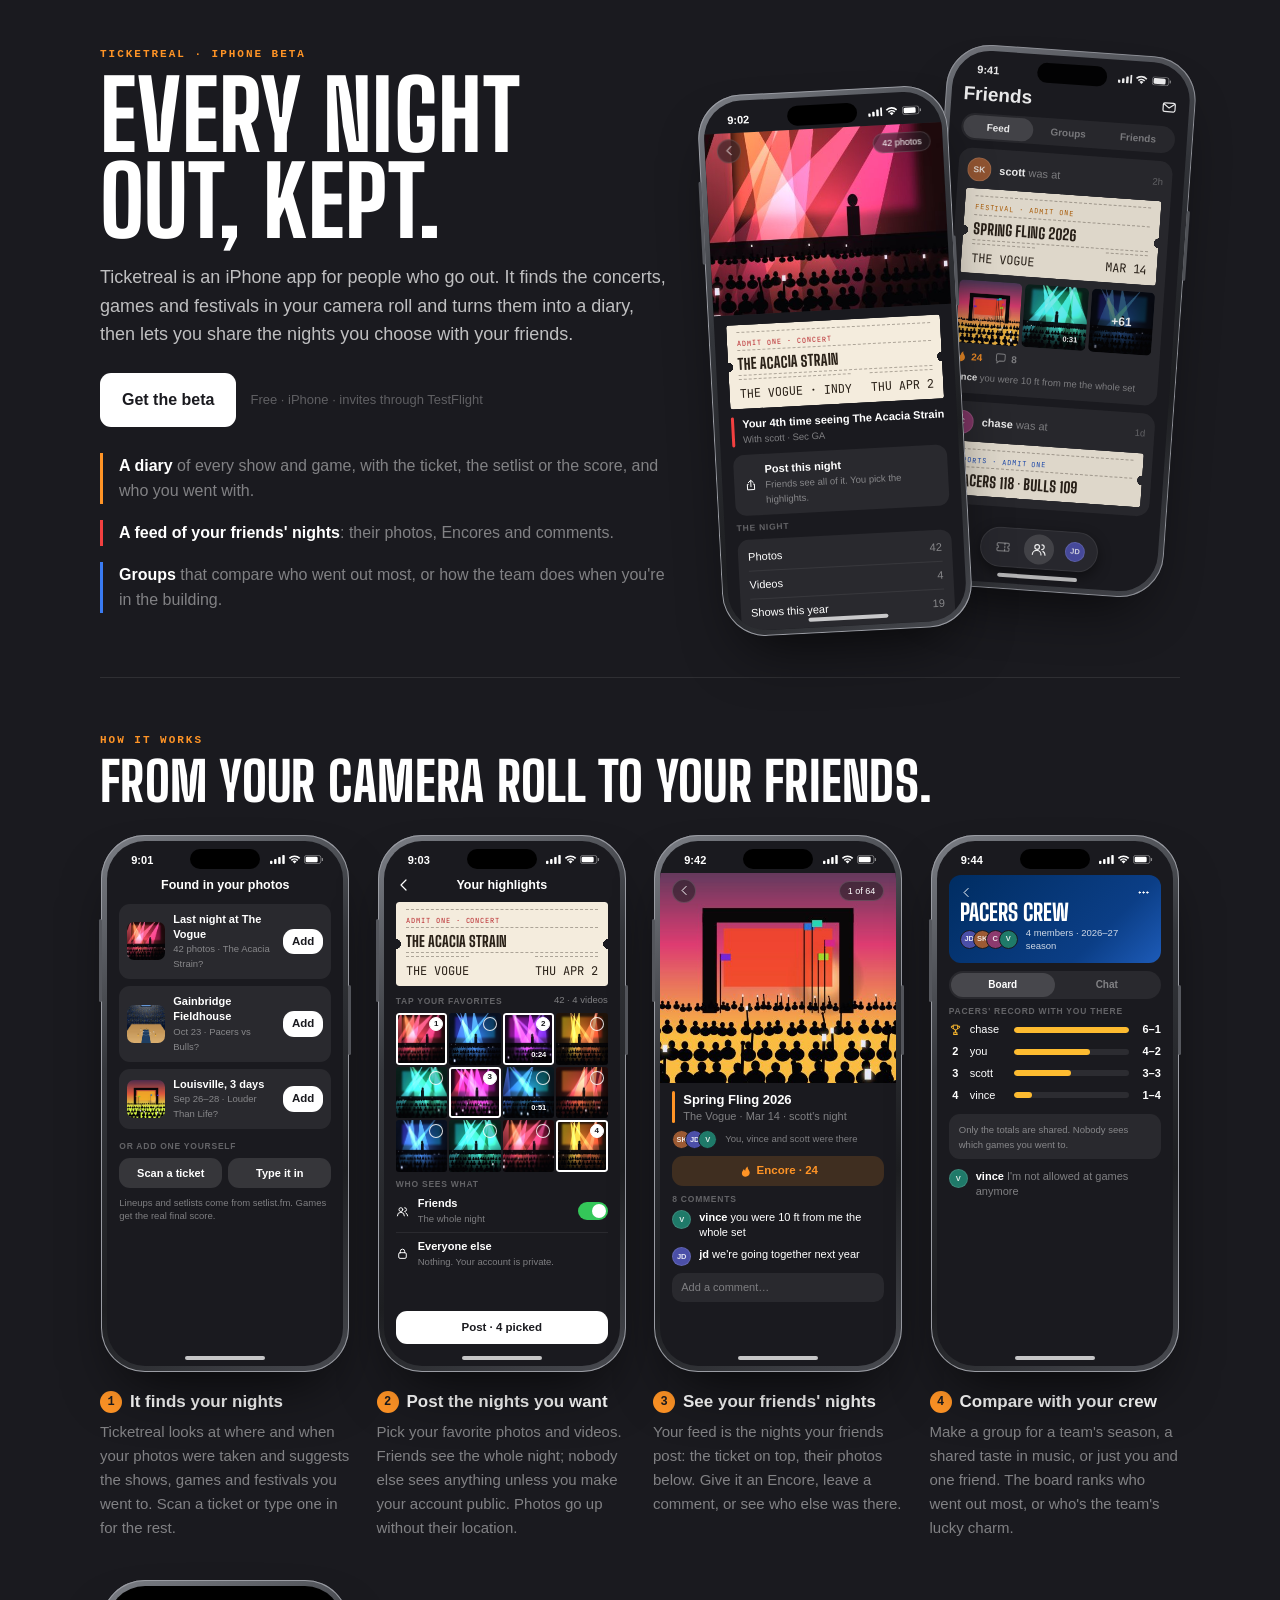
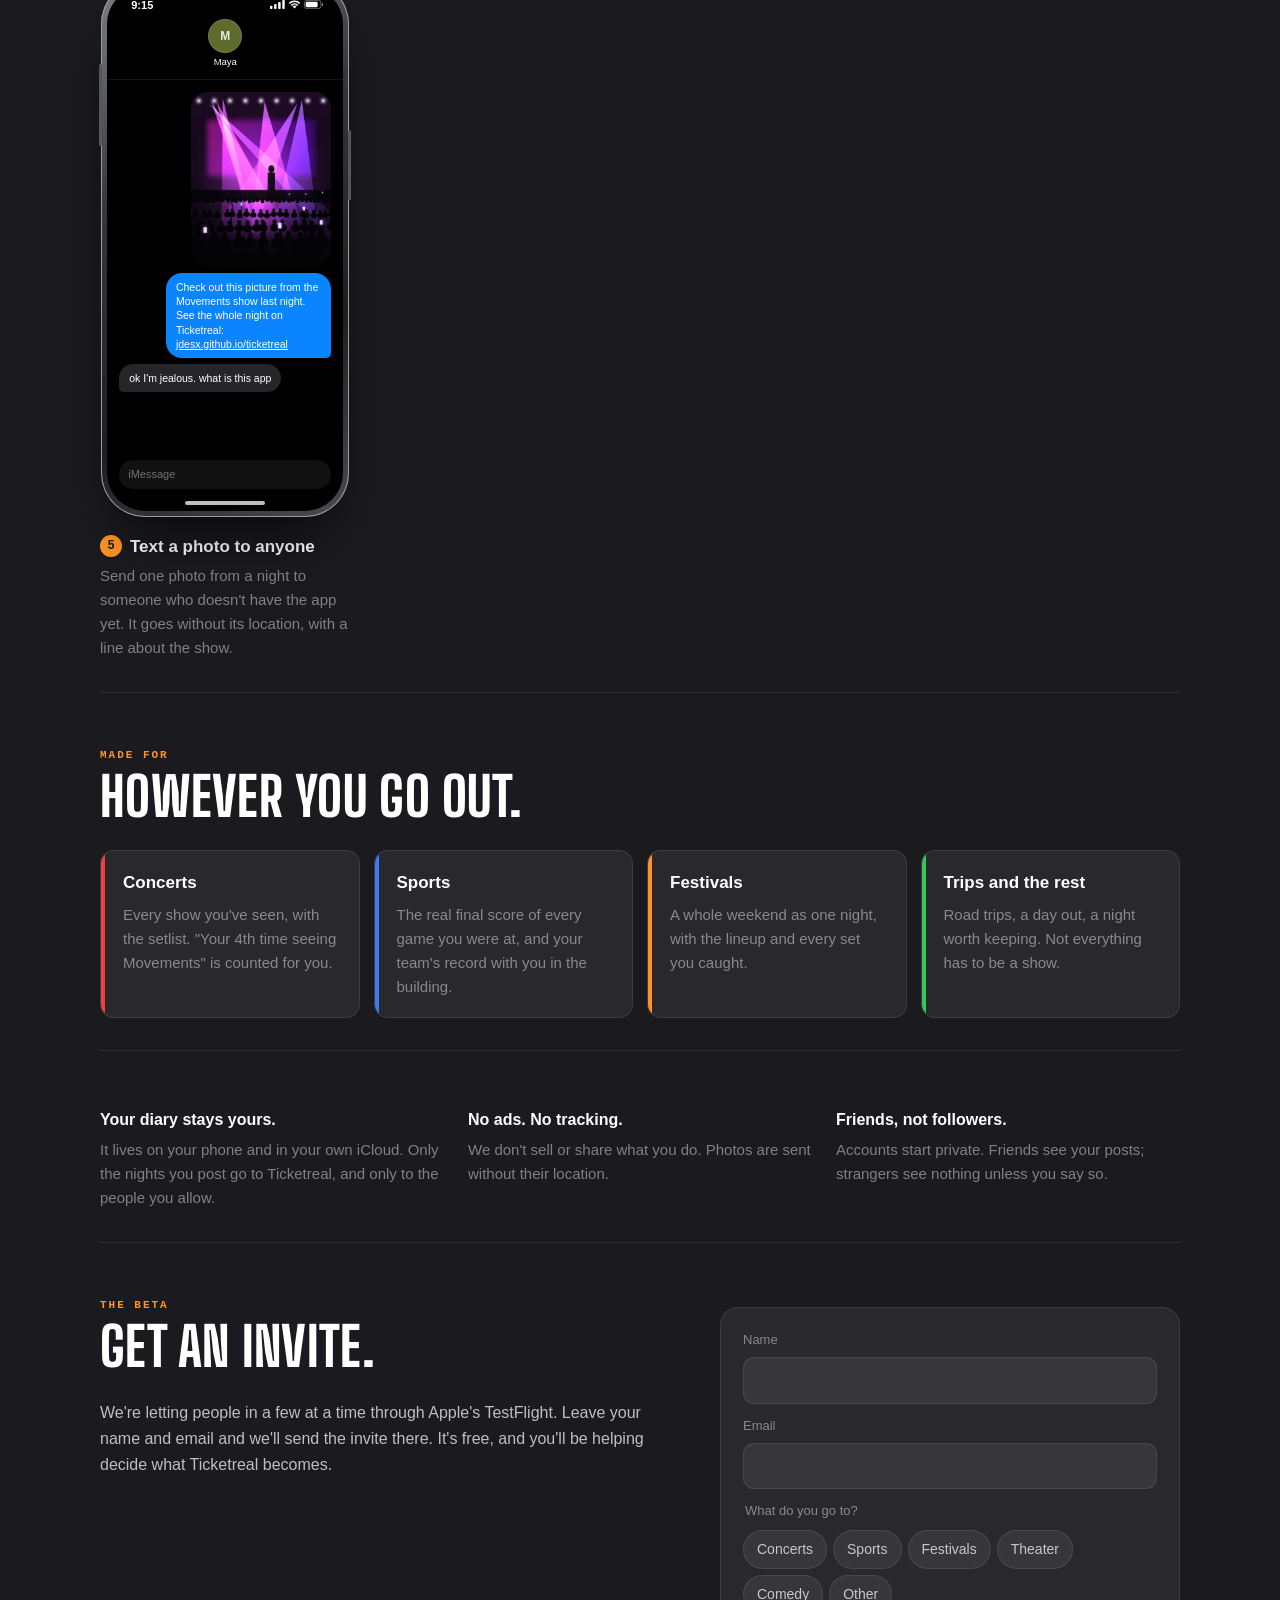
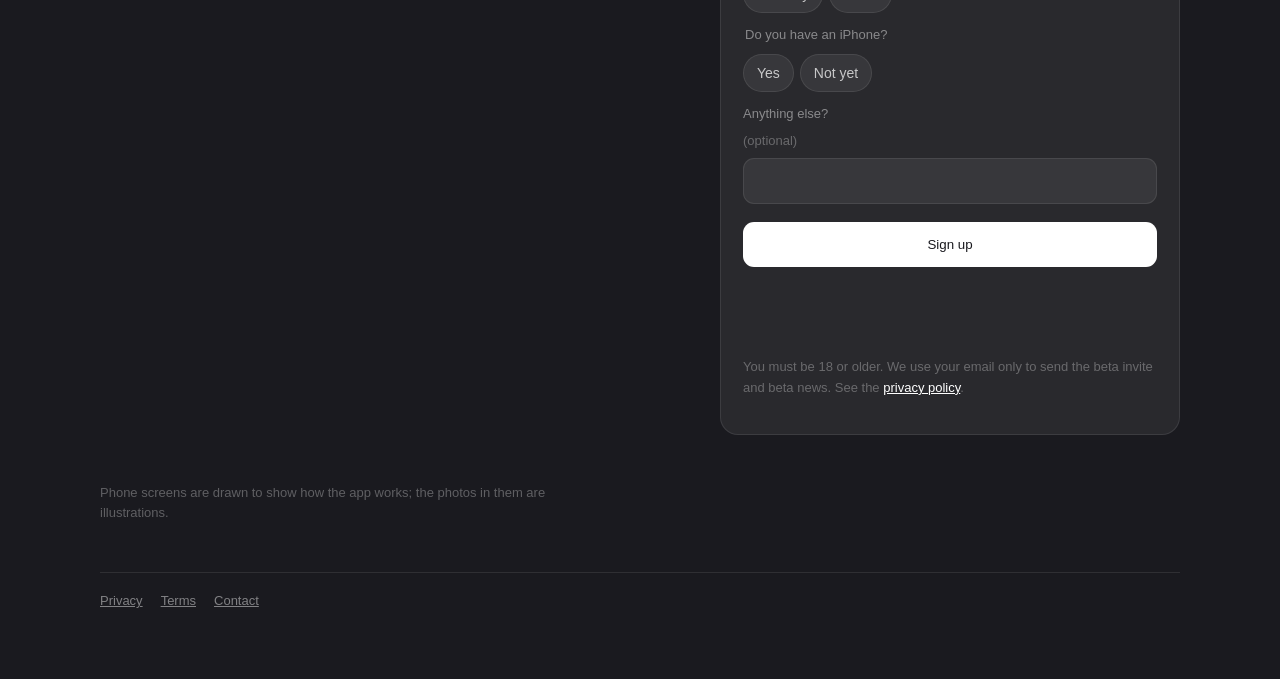
==== index.html @ 0aa4d5e1 "Publish pages from ticket-reel web" ====
<!doctype html>
<html lang="en">
<head>
<meta charset="utf-8">
<meta name="viewport" content="width=device-width,initial-scale=1,viewport-fit=cover">
<title>Ticketreal Beta</title>
<meta name="description" content="Ticketreal turns your camera roll into a diary of every show, game and festival you've been to, and shares the nights you choose with your friends. Join the iPhone beta.">
<meta property="og:title" content="Ticketreal: every night out, kept">
<meta property="og:description" content="A diary of every show, game and festival, made from your camera roll, shared with your friends. Join the iPhone beta.">
<link rel="preconnect" href="https://fonts.googleapis.com">
<link rel="preconnect" href="https://fonts.gstatic.com" crossorigin>
<link rel="stylesheet" href="https://fonts.googleapis.com/css2?family=Big+Shoulders+Display:wght@700;800&family=JetBrains+Mono:wght@500;700&display=swap">
<link rel="stylesheet" href="style.css">
<link rel="stylesheet" href="mock.css">
</head>
<body class="landing">
<svg width="0" height="0" style="position:absolute" aria-hidden="true">
  <symbol id="i-ticket" viewBox="0 0 24 24"><path d="M3 7.5A1.5 1.5 0 0 1 4.5 6h15A1.5 1.5 0 0 1 21 7.5V10a2 2 0 0 0 0 4v2.5a1.5 1.5 0 0 1-1.5 1.5h-15A1.5 1.5 0 0 1 3 16.5V14a2 2 0 0 0 0-4z"/><path d="M14.5 6.5v2M14.5 11v2M14.5 15.5v2"/></symbol>
  <symbol id="i-friends" viewBox="0 0 24 24"><circle cx="9" cy="8.5" r="3.5"/><path d="M2.5 20a6.5 6.5 0 0 1 13 0M16 5a3.5 3.5 0 0 1 0 7M18 14.5a6.5 6.5 0 0 1 3.5 5.5"/></symbol>
  <symbol id="i-flame" viewBox="0 0 24 24"><path d="M12 21.5c-4 0-6.7-2.7-6.7-6.4 0-3.5 2.5-5.5 3.7-7.9.4 1.7 1.3 2.7 2.5 3.2.3-3.5 2-6 4.6-7.6-.4 2.7.6 4.7 2.1 6.7 1 1.4 1.6 3.1 1.6 4.8 0 4.2-3.3 7.2-7.8 7.2z"/></symbol>
  <symbol id="i-bub" viewBox="0 0 24 24"><path d="M4 5.5A2.5 2.5 0 0 1 6.5 3h11A2.5 2.5 0 0 1 20 5.5v8a2.5 2.5 0 0 1-2.5 2.5H10l-4.5 4v-4h0A1.5 1.5 0 0 1 4 14.5z"/></symbol>
  <symbol id="i-share" viewBox="0 0 24 24"><path d="M12 15V3.5M7.5 7.5 12 3l4.5 4.5M7 10.5H5.5v10h13v-10H17"/></symbol>
  <symbol id="i-more" viewBox="0 0 24 24"><circle cx="5" cy="12" r="1.3" fill="currentColor"/><circle cx="12" cy="12" r="1.3" fill="currentColor"/><circle cx="19" cy="12" r="1.3" fill="currentColor"/></symbol>
  <symbol id="i-mail" viewBox="0 0 24 24"><rect x="3" y="5.5" width="18" height="13" rx="2.5"/><path d="m4 7 8 6 8-6"/></symbol>
  <symbol id="i-plus" viewBox="0 0 24 24"><path d="M12 5v14M5 12h14"/></symbol>
  <symbol id="i-lock" viewBox="0 0 24 24"><rect x="5" y="10.5" width="14" height="10.5" rx="2.5"/><path d="M8 10.5V8a4 4 0 0 1 8 0v2.5"/></symbol>
  <symbol id="i-globe" viewBox="0 0 24 24"><circle cx="12" cy="12" r="9"/><path d="M3 12h18M12 3c2.6 2.6 3.8 5.6 3.8 9s-1.2 6.4-3.8 9c-2.6-2.6-3.8-5.6-3.8-9S9.4 5.6 12 3z"/></symbol>
  <symbol id="i-back" viewBox="0 0 24 24"><path d="M15 4.5 7.5 12l7.5 7.5"/></symbol>
  <symbol id="i-check" viewBox="0 0 24 24"><path d="m5 12.5 4.5 4.5L19 7.5"/></symbol>
  <symbol id="i-note" viewBox="0 0 24 24"><path d="M9 18V5.5l11-2V16"/><circle cx="6.5" cy="18" r="2.5"/><circle cx="17.5" cy="16" r="2.5"/></symbol>
  <symbol id="i-court" viewBox="0 0 24 24"><rect x="3" y="5" width="18" height="14" rx="1.5"/><path d="M12 5v14"/><circle cx="12" cy="12" r="2.6"/></symbol>
  <symbol id="i-trophy" viewBox="0 0 24 24"><path d="M8 4h8v5a4 4 0 0 1-8 0zM8 6H4.5a3 3 0 0 0 3.5 4M16 6h3.5a3 3 0 0 1-3.5 4M12 13v4M8.5 21h7M9.5 17h5v4h-5z"/></symbol>
  <symbol id="i-photo" viewBox="0 0 24 24"><rect x="3" y="4.5" width="18" height="15" rx="2.5"/><circle cx="9" cy="10" r="1.8"/><path d="m4 17.5 5-4.5 4 3.5 3-2.5 4 3.5"/></symbol>
</svg>

<header class="hero">
  <div class="hero-copy">
    <div class="mark">Ticketreal · iPhone beta</div>
    <h1>Every night out, kept.</h1>
    <p class="lede">Ticketreal is an iPhone app for people who go out. It finds the concerts, games and festivals in your camera roll and turns them into a diary, then lets you share the nights you choose with your friends.</p>
    <div class="ctas"><a class="cta" href="#join">Get the beta</a><span class="note">Free · iPhone · invites through TestFlight</span></div>
    <ul class="what">
      <li><b>A diary</b> of every show and game, with the ticket, the setlist or the score, and who you went with.</li>
      <li><b>A feed of your friends' nights</b>: their photos, Encores and comments.</li>
      <li><b>Groups</b> that compare who went out most, or how the team does when you're in the building.</li>
    </ul>
  </div>

  <div class="hero-phones" aria-label="Ticketreal on an iPhone: a night in the diary and the friends feed">
    <div class="phone back" aria-hidden="true"><div class="sc" data-t="9:41">
      <div class="pad r" style="padding-block:2px 8px"><span class="big sp">Friends</span><svg class="ic"><use href="#i-mail"/></svg></div>
      <div class="pad" style="padding-bottom:8px"><div class="cap"><span class="on">Feed</span><span>Groups</span><span>Friends</span></div></div>
      <div class="pad" style="display:grid;gap:8px">
        <div class="ncard">
          <div class="r"><span class="av a2">SK</span><span class="sp"><b>scott</b> <span class="dim">was at</span></span><span class="dim2 t10">2h</span></div>
          <div class="stub fest"><span class="k">FESTIVAL · ADMIT ONE</span><span class="a">Spring Fling 2026</span><span class="m"><span>THE VOGUE</span><span>MAR 14</span></span></div>
          <div class="g3"><div class="sq" data-s="f1"></div><div class="sq" data-s="c5"><span class="dur">0:31</span></div><div class="sq" data-s="c2"><span class="more">+61</span></div></div>
          <div class="acts"><span class="enc"><svg class="ic s f"><use href="#i-flame"/></svg>24</span><span class="dim"><svg class="ic s"><use href="#i-bub"/></svg>8</span></div>
          <span class="t10"><b>vince</b> <span class="dim">you were 10 ft from me the whole set</span></span>
        </div>
        <div class="ncard">
          <div class="r"><span class="av a4">C</span><span class="sp"><b>chase</b> <span class="dim">was at</span></span><span class="dim2 t10">1d</span></div>
          <div class="stub spo"><span class="k">SPORTS · ADMIT ONE</span><span class="a">Pacers 118 · Bulls 109</span></div>
        </div>
      </div>
      <nav class="oval" data-on="friends"></nav>
    </div></div>

    <div class="phone front" aria-hidden="true"><div class="sc" data-t="9:02">
      <div class="photo" style="height:36%" data-s="c1"><div class="pad r" style="position:absolute;top:0;left:0;right:0;padding-top:6px"><span class="glass" style="border-radius:50%;width:24px;height:24px;display:grid;place-items:center"><svg class="ic s"><use href="#i-back"/></svg></span><span class="sp"></span><span class="glass" style="border-radius:999px;padding:3px 8px;font-size:9px">42 photos</span></div></div>
      <div class="pad" style="padding-top:10px;display:grid;gap:8px">
        <div class="stub con"><span class="k">ADMIT ONE · CONCERT</span><span class="a">The Acacia Strain</span><span class="m"><span>THE VOGUE · INDY</span><span>THU APR 2</span></span></div>
        <div class="r"><span class="cbar" style="background:#F24040"></span><span class="sp"><b>Your 4th time seeing The Acacia Strain</b><br><span class="dim t10">With scott · Sec GA</span></span></div>
        <div class="raised r" style="padding:8px 10px"><svg class="ic s"><use href="#i-share"/></svg><span class="sp"><b>Post this night</b><br><span class="dim t10">Friends see all of it. You pick the highlights.</span></span></div>
        <div class="ul">The night</div>
        <div class="raised" style="padding:4px 10px">
          <div class="row"><span class="sp">Photos</span><span class="dim">42</span></div>
          <div class="row hr"><span class="sp">Videos</span><span class="dim">4</span></div>
          <div class="row hr"><span class="sp">Shows this year</span><span class="dim">19</span></div>
        </div>
      </div>
    </div></div>
  </div>
</header>

<main class="wide">
  <section class="how">
    <div class="mark">How it works</div>
    <h2>From your camera roll to your friends.</h2>

    <div class="steps">
      <figure>
        <div class="phone" aria-hidden="true"><div class="sc" data-t="9:01">
          <div class="pad r" style="padding-block:4px 10px"><span class="sp" style="text-align:center;font-weight:600;font-size:12.5px">Found in your photos</span></div>
          <div class="pad" style="display:grid;gap:7px">
            <div class="raised r" style="padding:8px"><div class="photo" style="width:38px;height:38px;border-radius:7px;flex:none" data-s="c1"></div><span class="sp"><b>Last night at The Vogue</b><br><span class="dim t10">42 photos · The Acacia Strain?</span></span><span class="btn" style="padding:5px 9px">Add</span></div>
            <div class="raised r" style="padding:8px"><div class="photo" style="width:38px;height:38px;border-radius:7px;flex:none" data-s="s1"></div><span class="sp"><b>Gainbridge Fieldhouse</b><br><span class="dim t10">Oct 23 · Pacers vs Bulls?</span></span><span class="btn" style="padding:5px 9px">Add</span></div>
            <div class="raised r" style="padding:8px"><div class="photo" style="width:38px;height:38px;border-radius:7px;flex:none" data-s="f2"></div><span class="sp"><b>Louisville, 3 days</b><br><span class="dim t10">Sep 26–28 · Louder Than Life?</span></span><span class="btn" style="padding:5px 9px">Add</span></div>
            <div class="ul" style="padding-top:6px">Or add one yourself</div>
            <div class="r" style="gap:6px"><div class="btn2 sp">Scan a ticket</div><div class="btn2 sp">Type it in</div></div>
            <span class="dim t10" style="padding-top:2px">Lineups and setlists come from setlist.fm. Games get the real final score.</span>
          </div>
        </div></div>
        <figcaption><b><span class="n">1</span> It finds your nights</b>Ticketreal looks at where and when your photos were taken and suggests the shows, games and festivals you went to. Scan a ticket or type one in for the rest.</figcaption>
      </figure>

      <figure>
        <div class="phone" aria-hidden="true"><div class="sc" data-t="9:03">
          <div class="pad r" style="padding-block:4px 8px"><svg class="ic"><use href="#i-back"/></svg><span class="sp" style="text-align:center;font-weight:600;font-size:12.5px">Your highlights</span><span style="width:16px"></span></div>
          <div class="pad" style="padding-bottom:8px"><div class="stub con"><span class="k">ADMIT ONE · CONCERT</span><span class="a">The Acacia Strain</span><span class="m"><span>THE VOGUE</span><span>THU APR 2</span></span></div></div>
          <div class="pad r" style="padding-bottom:6px"><span class="ul sp">Tap your favorites</span><span class="dim t10">42 · 4 videos</span></div>
          <div class="pad"><div class="g4">
            <div class="sq sel" data-s="c1"><span class="ck on">1</span></div><div class="sq" data-s="c2"><span class="ck"></span></div><div class="sq sel" data-s="c3"><span class="ck on">2</span><span class="dur">0:24</span></div><div class="sq" data-s="c4"><span class="ck"></span></div>
            <div class="sq" data-s="c5"><span class="ck"></span></div><div class="sq sel" data-s="c6"><span class="ck on">3</span></div><div class="sq" data-s="c7"><span class="ck"></span><span class="dur">0:51</span></div><div class="sq" data-s="c8"><span class="ck"></span></div>
            <div class="sq" data-s="c2"><span class="ck"></span></div><div class="sq" data-s="c5"><span class="ck"></span></div><div class="sq" data-s="c1"><span class="ck"></span></div><div class="sq sel" data-s="c4"><span class="ck on">4</span></div>
          </div></div>
          <div class="pad" style="padding-top:8px">
            <div class="ul" style="padding-bottom:2px">Who sees what</div>
            <div class="row"><svg class="ic s"><use href="#i-friends"/></svg><span class="sp"><b>Friends</b><br><span class="dim t10">The whole night</span></span><span class="tog on"></span></div>
            <div class="row hr"><svg class="ic s"><use href="#i-lock"/></svg><span class="sp"><b>Everyone else</b><br><span class="dim t10">Nothing. Your account is private.</span></span></div>
          </div>
          <div class="sp"></div>
          <div class="pad" style="padding-bottom:22px"><div class="btn">Post · 4 picked</div></div>
        </div></div>
        <figcaption><b><span class="n">2</span> Post the nights you want</b>Pick your favorite photos and videos. Friends see the whole night; nobody else sees anything unless you make your account public. Photos go up without their location.</figcaption>
      </figure>

      <figure>
        <div class="phone" aria-hidden="true"><div class="sc" data-t="9:42">
          <div class="photo" style="height:40%" data-s="f1"><div class="pad r" style="position:absolute;top:0;left:0;right:0;padding-top:6px"><span class="glass" style="border-radius:50%;width:24px;height:24px;display:grid;place-items:center"><svg class="ic s"><use href="#i-back"/></svg></span><span class="sp"></span><span class="glass" style="border-radius:999px;padding:3px 8px;font-size:9px">1 of 64</span></div></div>
          <div class="pad" style="padding-top:8px;display:grid;gap:7px">
            <div class="r"><span class="cbar" style="background:#FF9426"></span><span class="sp"><b class="t13">Spring Fling 2026</b><br><span class="dim">The Vogue · Mar 14 · scott's night</span></span></div>
            <div class="r"><div class="stack"><span class="av sm a2">SK</span><span class="av sm a1">JD</span><span class="av sm a3">V</span></div><span class="dim t10 sp">You, vince and scott were there</span></div>
            <div class="r" style="gap:6px"><span class="btn" style="flex:1;padding:7px;display:flex;align-items:center;justify-content:center;gap:5px;background:rgba(255,148,38,.16);color:#FF9426"><svg class="ic s f"><use href="#i-flame"/></svg>Encore · 24</span></div>
            <div class="ul" style="padding-top:2px">8 comments</div>
            <div class="r" style="align-items:flex-start"><span class="av sm a3">V</span><span class="sp"><b>vince</b> you were 10 ft from me the whole set</span></div>
            <div class="r" style="align-items:flex-start"><span class="av sm a1">JD</span><span class="sp"><b>jd</b> we're going together next year</span></div>
            <div class="field">Add a comment…</div>
          </div>
        </div></div>
        <figcaption><b><span class="n">3</span> See your friends' nights</b>Your feed is the nights your friends post: the ticket on top, their photos below. Give it an Encore, leave a comment, or see who else was there.</figcaption>
      </figure>

      <figure>
        <div class="phone" aria-hidden="true"><div class="sc" data-t="9:44">
          <div class="pad" style="padding-block:2px 8px"><div style="border-radius:12px;padding:11px;background:linear-gradient(135deg,#002D62,#0B3E86 70%,#1D5BB8);display:grid;gap:3px">
            <div class="r"><svg class="ic s"><use href="#i-back"/></svg><span class="sp"></span><svg class="ic s"><use href="#i-more"/></svg></div>
            <div style="font:800 23px/.95 'Big Shoulders Display','Arial Narrow',sans-serif;text-transform:uppercase">Pacers crew</div>
            <div class="r"><div class="stack"><span class="av sm a1">JD</span><span class="av sm a2">SK</span><span class="av sm a4">C</span><span class="av sm a3">V</span></div><span class="t10" style="opacity:.8">4 members · 2026–27 season</span></div>
          </div></div>
          <div class="pad" style="padding-bottom:8px"><div class="cap"><span class="on">Board</span><span>Chat</span></div></div>
          <div class="pad" style="display:grid;gap:7px">
            <div class="ul">Pacers' record with you there</div>
            <div class="r"><svg class="ic s" style="color:#FDBB30"><use href="#i-trophy"/></svg><span style="width:36px">chase</span><div class="bar sp"><i style="width:100%;background:#FDBB30"></i></div><b style="width:24px;text-align:right">6–1</b></div>
            <div class="r"><b style="width:13px;text-align:center">2</b><span style="width:36px">you</span><div class="bar sp"><i style="width:66%;background:#FDBB30"></i></div><b style="width:24px;text-align:right">4–2</b></div>
            <div class="r"><b style="width:13px;text-align:center">3</b><span style="width:36px">scott</span><div class="bar sp"><i style="width:50%;background:#FDBB30"></i></div><b style="width:24px;text-align:right">3–3</b></div>
            <div class="r"><b style="width:13px;text-align:center">4</b><span style="width:36px">vince</span><div class="bar sp"><i style="width:16%;background:#FDBB30"></i></div><b style="width:24px;text-align:right">1–4</b></div>
            <div class="raised" style="padding:8px 10px;margin-top:4px"><span class="dim t10">Only the totals are shared. Nobody sees which games you went to.</span></div>
            <div class="r" style="padding-top:3px;align-items:flex-start"><span class="av sm a3">V</span><span class="sp dim"><b style="color:#fff">vince</b> I'm not allowed at games anymore</span></div>
          </div>
        </div></div>
        <figcaption><b><span class="n">4</span> Compare with your crew</b>Make a group for a team's season, a shared taste in music, or just you and one friend. The board ranks who went out most, or who's the team's lucky charm.</figcaption>
      </figure>

      <figure>
        <div class="phone" aria-hidden="true"><div class="sc msg" data-t="9:15">
          <div style="display:grid;justify-items:center;gap:3px;padding:2px 0 10px;border-bottom:1px solid rgba(255,255,255,.08)"><span class="av a5" style="width:34px;height:34px;font-size:12px">M</span><span class="t10">Maya</span></div>
          <div class="pad" style="display:flex;flex-direction:column;gap:6px;padding-top:12px">
            <div class="photo" style="align-self:flex-end;width:66%;aspect-ratio:4/5;border-radius:16px" data-s="c3"></div>
            <div class="bub me">Check out this picture from the Movements show last night. See the whole night on Ticketreal: <u>jdesx.github.io/ticketreal</u></div>
            <div class="bub them">ok I'm jealous. what is this app</div>
          </div>
          <div class="sp"></div>
          <div class="pad" style="padding-bottom:22px"><div class="field" style="border-radius:999px">iMessage</div></div>
        </div></div>
        <figcaption><b><span class="n">5</span> Text a photo to anyone</b>Send one photo from a night to someone who doesn't have the app yet. It goes without its location, with a line about the show.</figcaption>
      </figure>
    </div>
  </section>

  <section class="for">
    <div class="mark">Made for</div>
    <h2>However you go out.</h2>
    <div class="uses">
      <div><span class="bar-c" style="background:#F24040"></span><b>Concerts</b><p>Every show you've seen, with the setlist. "Your 4th time seeing Movements" is counted for you.</p></div>
      <div><span class="bar-c" style="background:#3A7BF2"></span><b>Sports</b><p>The real final score of every game you were at, and your team's record with you in the building.</p></div>
      <div><span class="bar-c" style="background:#FF9426"></span><b>Festivals</b><p>A whole weekend as one night, with the lineup and every set you caught.</p></div>
      <div><span class="bar-c" style="background:#34C759"></span><b>Trips and the rest</b><p>Road trips, a day out, a night worth keeping. Not everything has to be a show.</p></div>
    </div>
  </section>

  <section class="promise">
    <div><b>Your diary stays yours.</b><p>It lives on your phone and in your own iCloud. Only the nights you post go to Ticketreal, and only to the people you allow.</p></div>
    <div><b>No ads. No tracking.</b><p>We don't sell or share what you do. Photos are sent without their location.</p></div>
    <div><b>Friends, not followers.</b><p>Accounts start private. Friends see your posts; strangers see nothing unless you say so.</p></div>
  </section>

  <section class="join" id="join">
    <div class="join-copy">
      <div class="mark">The beta</div>
      <h2>Get an invite.</h2>
      <p>We're letting people in a few at a time through Apple's TestFlight. Leave your name and email and we'll send the invite there. It's free, and you'll be helping decide what Ticketreal becomes.</p>
    </div>

    <form id="signup" novalidate>
      <label>Name <input type="text" name="name" autocomplete="name" maxlength="80" required></label>
      <label>Email <input type="email" name="email" autocomplete="email" maxlength="254" required></label>
      <fieldset>
        <legend>What do you go to?</legend>
        <div class="chips">
          <label class="chip"><input type="checkbox" name="goes_to" value="concerts">Concerts</label>
          <label class="chip"><input type="checkbox" name="goes_to" value="sports">Sports</label>
          <label class="chip"><input type="checkbox" name="goes_to" value="festivals">Festivals</label>
          <label class="chip"><input type="checkbox" name="goes_to" value="theater">Theater</label>
          <label class="chip"><input type="checkbox" name="goes_to" value="comedy">Comedy</label>
          <label class="chip"><input type="checkbox" name="goes_to" value="other">Other</label>
        </div>
      </fieldset>
      <fieldset>
        <legend>Do you have an iPhone?</legend>
        <div class="chips">
          <label class="chip"><input type="radio" name="has_iphone" value="yes" required>Yes</label>
          <label class="chip"><input type="radio" name="has_iphone" value="no">Not yet</label>
        </div>
      </fieldset>
      <label>Anything else? <span class="note">(optional)</span> <input type="text" name="note" maxlength="500"></label>
      <div class="hp" aria-hidden="true"><label>Leave this empty <input type="text" name="website" tabindex="-1" autocomplete="off"></label></div>
      <button type="submit">Sign up</button>
      <p class="status" role="status" aria-live="polite"></p>
      <p class="note">You must be 18 or older. We use your email only to send the beta invite and beta news. See the <a href="privacy.html">privacy policy</a>.</p>
    </form>
  </section>

  <p class="note fine">Phone screens are drawn to show how the app works; the photos in them are illustrations.</p>
  <footer><a href="privacy.html">Privacy</a><a href="terms.html">Terms</a><a href="mailto:JD@jdmeyerconsulting.com">Contact</a></footer>
</main>
<script src="photos.js"></script>
<script>
const SERVER = "https://pdzgdwvoqwjbqtzmnbjn.supabase.co", KEY = "sb_publishable_ST1KmzDsBo8nXe-e1KjO5w_ALfPbQGj";
const form = document.getElementById("signup"), status = form.querySelector(".status"), button = form.querySelector("button");

form.addEventListener("submit", async (e) => {
  e.preventDefault();
  const f = new FormData(form);
  if (f.get("website")) { status.textContent = "You're on the list."; return; }   // a bot filled the hidden field
  const name = String(f.get("name") || "").trim(), email = String(f.get("email") || "").trim();
  const iphone = f.get("has_iphone");
  if (!name) return say("Add your name.");
  if (!/^[^@\s]+@[^@\s]+\.[^@\s]+$/.test(email)) return say("That email doesn't look right.");
  if (!iphone) return say("Let us know if you have an iPhone.");

  button.disabled = true; say("Signing you up…");
  try {
    const res = await fetch(`${SERVER}/rest/v1/beta_signups`, {
      method: "POST",
      headers: { apikey: KEY, "Content-Type": "application/json", Prefer: "return=minimal" },
      body: JSON.stringify({ name, email, goes_to: f.getAll("goes_to"), has_iphone: iphone === "yes", note: String(f.get("note") || "").trim() || null }),
    });
    if (res.ok || res.status === 409) {
      form.querySelectorAll("input, fieldset").forEach((el) => (el.disabled = true));
      say(res.ok ? "You're on the list. Watch for an email from TestFlight." : "You're already on the list.");
      return;
    }
    say("That didn't go through. Try again in a minute.");
  } catch {
    say("Couldn't reach the server. Check your connection and try again.");
  }
  button.disabled = false;
});
function say(text) { status.textContent = text; }
</script>
</body>
</html>
---- style.css ----
/* Ticketreal's public pages: the app's own look. Dark ground, white text, the cream ticket stub. */
:root {
  --ground: #1A1A1F; --raised: rgba(255,255,255,.065); --line: rgba(255,255,255,.09);
  --text: #fff; --soft: rgba(255,255,255,.72); --muted: rgba(255,255,255,.45); --faint: rgba(255,255,255,.3);
  --stub: #F4ECDD; --stub-ink: #2A2118; --concert: #F24040; --festival: #FF9426;
  color-scheme: dark;
}
* { box-sizing: border-box; }
body {
  margin: 0; background: var(--ground); color: var(--soft);
  font: 16px/1.6 -apple-system, BlinkMacSystemFont, "SF Pro Text", "Helvetica Neue", Helvetica, Arial, sans-serif;
  -webkit-font-smoothing: antialiased;
}
main { max-width: 680px; margin: 0 auto; padding: 40px max(20px, env(safe-area-inset-right)) 64px max(20px, env(safe-area-inset-left)); }
a { color: var(--text); }
.mark { font: 700 11px ui-monospace, Menlo, monospace; letter-spacing: .18em; color: var(--festival); text-transform: uppercase; }
h1 { font: 800 clamp(40px, 9vw, 64px)/.95 "Arial Narrow", "Helvetica Neue", Helvetica, sans-serif; letter-spacing: .005em;
     text-transform: uppercase; color: var(--text); margin: 12px 0 18px; }
h2 { font-size: 13px; font-weight: 700; letter-spacing: .1em; text-transform: uppercase; color: var(--faint); margin: 36px 0 10px; }
p, li { max-width: 62ch; }
ul { padding-left: 20px; }
li + li { margin-top: 6px; }
.updated { color: var(--faint); font-size: 13px; }
.stub {
  background: var(--stub); color: var(--stub-ink); border-radius: 4px; padding: 14px 16px; margin: 26px 0;
  font-family: ui-monospace, Menlo, monospace;
  -webkit-mask: radial-gradient(7px at 0 50%, #0000 98%, #000) left/51% 100% no-repeat, radial-gradient(7px at 100% 50%, #0000 98%, #000) right/51% 100% no-repeat;
          mask: radial-gradient(7px at 0 50%, #0000 98%, #000) left/51% 100% no-repeat, radial-gradient(7px at 100% 50%, #0000 98%, #000) right/51% 100% no-repeat;
}
.stub b { display: block; font: 800 22px/1.1 "Arial Narrow", Helvetica, sans-serif; text-transform: uppercase; margin: 2px 0 6px; }
.stub small { font-size: 10px; letter-spacing: .14em; opacity: .65; }
.stub span { display: block; font-size: 12px; border-top: 1px dashed rgba(42,33,24,.35); padding-top: 6px; }
form { display: grid; gap: 12px; margin-top: 22px; }
label { display: grid; gap: 6px; font-size: 13px; color: var(--muted); }
input[type=text], input[type=email] {
  font: inherit; color: var(--text); background: var(--raised); border: 1px solid var(--line); border-radius: 11px; padding: 12px 14px;
}
input:focus-visible, button:focus-visible, .chip:has(input:focus-visible) { outline: 2px solid var(--festival); outline-offset: 2px; }
fieldset { border: 0; padding: 0; margin: 0; display: grid; gap: 8px; }
legend { font-size: 13px; color: var(--muted); margin-bottom: 8px; }
.chips { display: flex; flex-wrap: wrap; gap: 6px; }
.chip { display: inline-flex; align-items: center; gap: 6px; border: 1px solid var(--line); background: var(--raised); border-radius: 999px;
        padding: 7px 13px; font-size: 14px; color: var(--soft); cursor: pointer; }
.chip input { position: absolute; opacity: 0; pointer-events: none; }
.chip:has(input:checked) { background: #fff; color: var(--ground); border-color: #fff; }
button[type=submit] { font: 600 16px/1 inherit; font-family: inherit; color: var(--ground); background: #fff; border: 0; border-radius: 11px;
                      padding: 15px; cursor: pointer; margin-top: 6px; }
button[disabled] { opacity: .5; cursor: default; }
.note { font-size: 13px; color: var(--faint); }
.status { font-size: 15px; color: var(--text); min-height: 1.5em; }
.hp { position: absolute; left: -10000px; width: 1px; height: 1px; overflow: hidden; }
footer { margin-top: 48px; padding-top: 18px; border-top: 1px solid var(--line); font-size: 13px; color: var(--faint); display: flex; gap: 18px; flex-wrap: wrap; }
footer a { color: var(--muted); }

/* The signup page: a hero with two phones, how it works, who it's for, then the form. */
body.landing { overflow-x: hidden; }
.landing main.wide { max-width: 1120px; padding-top: 0; }
.landing h1 { font-family: "Big Shoulders Display", "Arial Narrow", Helvetica, sans-serif; font-size: clamp(52px, 9vw, 96px); line-height: .9; }
.landing h2 { font: 800 clamp(34px, 5vw, 54px)/.95 "Big Shoulders Display", "Arial Narrow", Helvetica, sans-serif; text-transform: uppercase;
              letter-spacing: .005em; color: var(--text); margin: 10px 0 28px; }
.hero { max-width: 1120px; margin: 0 auto; padding: 48px max(20px, env(safe-area-inset-right)) 40px max(20px, env(safe-area-inset-left));
        display: grid; grid-template-columns: minmax(0, 1fr) minmax(0, 470px); gap: 40px; align-items: center; }
.lede { font-size: 18px; color: var(--soft); max-width: 34em; }
.ctas { display: flex; align-items: center; gap: 14px; flex-wrap: wrap; margin: 24px 0 26px; }
.cta { background: #fff; color: var(--ground); text-decoration: none; font-weight: 600; border-radius: 11px; padding: 14px 22px; }
.what { list-style: none; padding: 0; margin: 0; display: grid; gap: 10px; }
.what li { padding-left: 16px; border-left: 3px solid var(--festival); color: var(--muted); max-width: 40em; }
.what li:nth-child(2) { border-color: var(--concert); }
.what li:nth-child(3) { border-color: #3A7BF2; }
.what b { color: var(--text); font-weight: 600; }
.hero-phones { position: relative; height: 560px; }
.hero-phones .phone { position: absolute; width: 250px; }
.hero-phones .back { right: 0; top: 0; transform: rotate(4deg); opacity: .9; }
.hero-phones .front { left: 0; top: 40px; transform: rotate(-3deg); z-index: 2; }

section { padding: 56px 0 8px; border-top: 1px solid var(--line); margin-top: 24px; }
.steps { display: grid; grid-template-columns: repeat(auto-fill, minmax(250px, 1fr)); gap: 40px 26px; }
.steps figure { margin: 0; display: grid; gap: 16px; justify-items: center; align-content: start; }
.steps figcaption { color: var(--muted); font-size: 15px; max-width: 290px; }
.steps figcaption b { display: flex; align-items: center; gap: 8px; color: var(--text); font-size: 17px; margin-bottom: 4px; }
.steps .n { font: 700 12px ui-monospace, Menlo, monospace; color: var(--ground); background: var(--festival); border-radius: 999px;
            width: 22px; height: 22px; display: grid; place-items: center; flex: none; }

.uses { display: grid; grid-template-columns: repeat(auto-fit, minmax(230px, 1fr)); gap: 14px; }
.uses > div { background: var(--raised); border: 1px solid var(--line); border-radius: 14px; padding: 18px 18px 18px 22px; position: relative; overflow: hidden; }
.uses .bar-c { position: absolute; left: 0; top: 0; bottom: 0; width: 4px; }
.uses b { color: var(--text); font-size: 17px; }
.uses p { margin: 6px 0 0; color: var(--muted); font-size: 15px; }

.promise { display: grid; grid-template-columns: repeat(auto-fit, minmax(230px, 1fr)); gap: 24px; }
.promise b { color: var(--text); font-size: 16px; }
.promise p { margin: 6px 0 0; color: var(--muted); font-size: 15px; }

.join { display: grid; grid-template-columns: minmax(0, 1fr) minmax(0, 460px); gap: 40px; align-items: start; }
.join form { margin-top: 8px; background: var(--raised); border: 1px solid var(--line); border-radius: 18px; padding: 22px; }
.fine { margin-top: 40px; }

@media (max-width: 880px) {
  .hero, .join { grid-template-columns: 1fr; }
  .hero { padding-top: 32px; }
  .hero-phones { height: 520px; max-width: 420px; width: 100%; margin: 0 auto; }
  .hero-phones .phone { width: 220px; }
}
@media (max-width: 420px) {
  .hero-phones { height: 440px; }
  .hero-phones .phone { width: 190px; }
  .hero-phones .front { top: 30px; }
}
---- mock.css ----
/* Phone mockups for the signup page: the app's own screens, drawn in HTML. Same tokens as the app
   (dark ground #1A1A1F, the cream ticket stub, category color bars, uppercase labels, capsule pickers). */
.phone{width:248px;max-width:100%;aspect-ratio:9/19.5;border-radius:44px;padding:6px;position:relative;flex:none;
  background:linear-gradient(150deg,#7c7f86,#34363b 35%,#1d1e21 70%,#4a4c52);box-shadow:inset 0 0 0 1px #9a9ca3,0 30px 60px -24px rgba(0,0,0,.8)}
.phone::before{content:"";position:absolute;left:-2px;top:22%;width:3px;height:9%;border-radius:2px;background:#55575d;box-shadow:0 -34px 0 0 #55575d}
.phone::after{content:"";position:absolute;right:-2px;top:28%;width:3px;height:13%;border-radius:2px;background:#55575d}
.sc{position:relative;width:100%;height:100%;border-radius:38px;overflow:hidden;background:#1A1A1F;color:#fff;text-align:left;
  font:11px/1.35 -apple-system,BlinkMacSystemFont,"SF Pro Text","Helvetica Neue",Helvetica,Arial,sans-serif;display:flex;flex-direction:column}
.sc.msg{background:#000}
.sbar{display:flex;justify-content:space-between;align-items:center;padding:12px 20px 5px 24px;font-weight:600;font-size:11px;flex:none;position:relative;z-index:5}
.sbar .isl{position:absolute;left:50%;top:8px;transform:translateX(-50%);width:70px;height:20px;background:#000;border-radius:12px}
.sbar svg{height:9px;width:auto;margin-left:3px}
.home-ind{position:absolute;bottom:6px;left:50%;transform:translateX(-50%);width:80px;height:4px;border-radius:2px;background:rgba(255,255,255,.75);z-index:20}
.sc .pad{padding:0 12px}
.sc .r{display:flex;align-items:center;gap:8px}
.sc .sp{flex:1;min-width:0}
.ic{width:16px;height:16px;fill:none;stroke:currentColor;stroke-width:1.8;stroke-linecap:round;stroke-linejoin:round;flex:none}
.ic.s{width:13px;height:13px}
.ic.f{fill:currentColor;stroke:none}
.enc{color:#FF9426}
.dim{color:rgba(255,255,255,.44)}
.dim2{color:rgba(255,255,255,.3)}
.t13{font-size:13px}
.t10{font-size:9.5px}
.big{font-weight:700;font-size:19px;line-height:1.1}
.ul{font:700 8.5px/1 -apple-system,Helvetica,sans-serif;letter-spacing:.09em;text-transform:uppercase;color:rgba(255,255,255,.32)}
.raised{background:rgba(255,255,255,.065);border-radius:11px}
.btn{background:#fff;color:#1A1A1F;border-radius:11px;text-align:center;font-weight:600;font-size:11.5px;padding:9px}
.btn2{background:rgba(255,255,255,.12);color:#fff;border-radius:11px;text-align:center;font-weight:600;font-size:11px;padding:8px}
.quiet{color:rgba(255,255,255,.45);text-align:center;font-size:10.5px}
.av{width:24px;height:24px;border-radius:50%;flex:none;display:grid;place-items:center;font-size:8.5px;font-weight:600;color:rgba(255,255,255,.85);border:1px solid rgba(255,255,255,.12)}
.av.sm{width:19px;height:19px;font-size:7.5px}
.a1{background-color:#4B4FA8} .a2{background-color:#9C5A33} .a3{background-color:#1F7A69} .a4{background-color:#8C3A6E} .a5{background-color:#5E6B2A} .a6{background-color:#3A6A95}
.stack{display:flex}.stack .av{margin-left:-6px;border:1.5px solid #1A1A1F}.stack .av:first-child{margin-left:0}
.g3{display:grid;grid-template-columns:repeat(3,1fr);gap:3px}
.g4{display:grid;grid-template-columns:repeat(4,1fr);gap:2px}
.sq{aspect-ratio:1;background:#2a2a30 center/cover no-repeat;position:relative;border-radius:5px;overflow:hidden}
.g4 .sq{border-radius:3px}
.sq .dur{position:absolute;right:4px;bottom:4px;font-size:7.5px;font-weight:700;background:rgba(0,0,0,.55);border-radius:4px;padding:1px 4px}
.sq .ck{position:absolute;top:4px;right:4px;width:14px;height:14px;border-radius:50%;border:1.5px solid rgba(255,255,255,.85);background:rgba(0,0,0,.2);font-size:8px;font-weight:700;display:grid;place-items:center}
.sq .ck.on{background:#fff;color:#1A1A1F;border-color:#fff}
.sq.sel{box-shadow:inset 0 0 0 2px #fff}
.sq .more{position:absolute;inset:0;display:grid;place-items:center;background:rgba(0,0,0,.5);font-weight:700;font-size:12px}
.photo{background:#2a2a30 center/cover no-repeat;position:relative}
.cbar{width:3px;align-self:stretch;border-radius:2px;flex:none}
.cap{display:flex;background:rgba(255,255,255,.065);border-radius:999px;padding:2px;font-size:10px;font-weight:600}
.cap span{flex:1;text-align:center;padding:5px 0;border-radius:999px;color:rgba(255,255,255,.42)}
.cap span.on{background:rgba(255,255,255,.14);color:#fff}
.field{background:rgba(255,255,255,.065);border-radius:10px;padding:7px 9px;color:rgba(255,255,255,.4)}
.row{display:flex;align-items:center;gap:9px;padding:6px 0}
.hr{border-top:1px solid rgba(255,255,255,.07)}
.tog{width:30px;height:18px;border-radius:9px;background:rgba(255,255,255,.18);position:relative;flex:none}
.tog::after{content:"";position:absolute;left:2px;top:2px;width:14px;height:14px;border-radius:50%;background:#fff}
.tog.on{background:#34C759}.tog.on::after{left:14px}
.pillx{display:inline-flex;align-items:center;gap:4px;border:1px solid rgba(255,255,255,.12);border-radius:999px;padding:3px 8px;font-size:9.5px;background:rgba(255,255,255,.05)}
.sc .chips{display:flex;flex-wrap:wrap;gap:4px}
.sc .stub{background:#F4ECDD;color:#2A2118;border-radius:3px;padding:7px 10px;margin:0;font-family:"JetBrains Mono",ui-monospace,Menlo,monospace;display:grid;gap:2px;position:relative;
  -webkit-mask:radial-gradient(5px at 0 50%,#0000 98%,#000) left/51% 100% no-repeat,radial-gradient(5px at 100% 50%,#0000 98%,#000) right/51% 100% no-repeat;
          mask:radial-gradient(5px at 0 50%,#0000 98%,#000) left/51% 100% no-repeat,radial-gradient(5px at 100% 50%,#0000 98%,#000) right/51% 100% no-repeat}
.sc .stub .k{font-size:7px;letter-spacing:.14em;opacity:.6}
.sc .stub .a{font:800 15px/1 "Big Shoulders Display","Arial Narrow",Impact,sans-serif;text-transform:uppercase}
.sc .stub .m{font-size:7.5px;display:flex;justify-content:space-between;border-top:1px dashed rgba(42,33,24,.35);padding-top:3px;margin-top:1px}
.sc .stub.fest .k{color:#B8650A;opacity:1}.sc .stub.con .k{color:#B8262B;opacity:1}.sc .stub.spo .k{color:#1F4FB8;opacity:1}
.ncard{background:rgba(255,255,255,.065);border-radius:13px;padding:9px;display:grid;gap:7px}
.acts{display:flex;align-items:center;gap:12px;font-size:10px;font-weight:600}
.acts span{display:flex;align-items:center;gap:4px}
.glass{background:rgba(30,30,34,.55);backdrop-filter:blur(10px);-webkit-backdrop-filter:blur(10px);border:1px solid rgba(255,255,255,.14)}
.oval{position:absolute;left:50%;bottom:16px;transform:translateX(-50%);display:flex;gap:6px;padding:4px 7px;border-radius:999px;background:#29292F;border:1px solid rgba(255,255,255,.08);box-shadow:0 5px 14px rgba(0,0,0,.45);z-index:10}
.oval>span{width:30px;height:30px;border-radius:50%;display:grid;place-items:center;color:rgba(255,255,255,.4)}
.oval>span.on{background:rgba(255,255,255,.14);color:#fff}
.bar{height:6px;border-radius:3px;background:rgba(255,255,255,.08);position:relative;overflow:hidden}
.bar i{position:absolute;inset:0 auto 0 0;border-radius:3px}
.bub{max-width:78%;border-radius:16px;padding:7px 10px;font-size:10.5px;line-height:1.35}
.bub.me{background:#0A84FF;align-self:flex-end;border-bottom-right-radius:5px}
.bub.them{background:#26262A;align-self:flex-start;border-bottom-left-radius:5px}
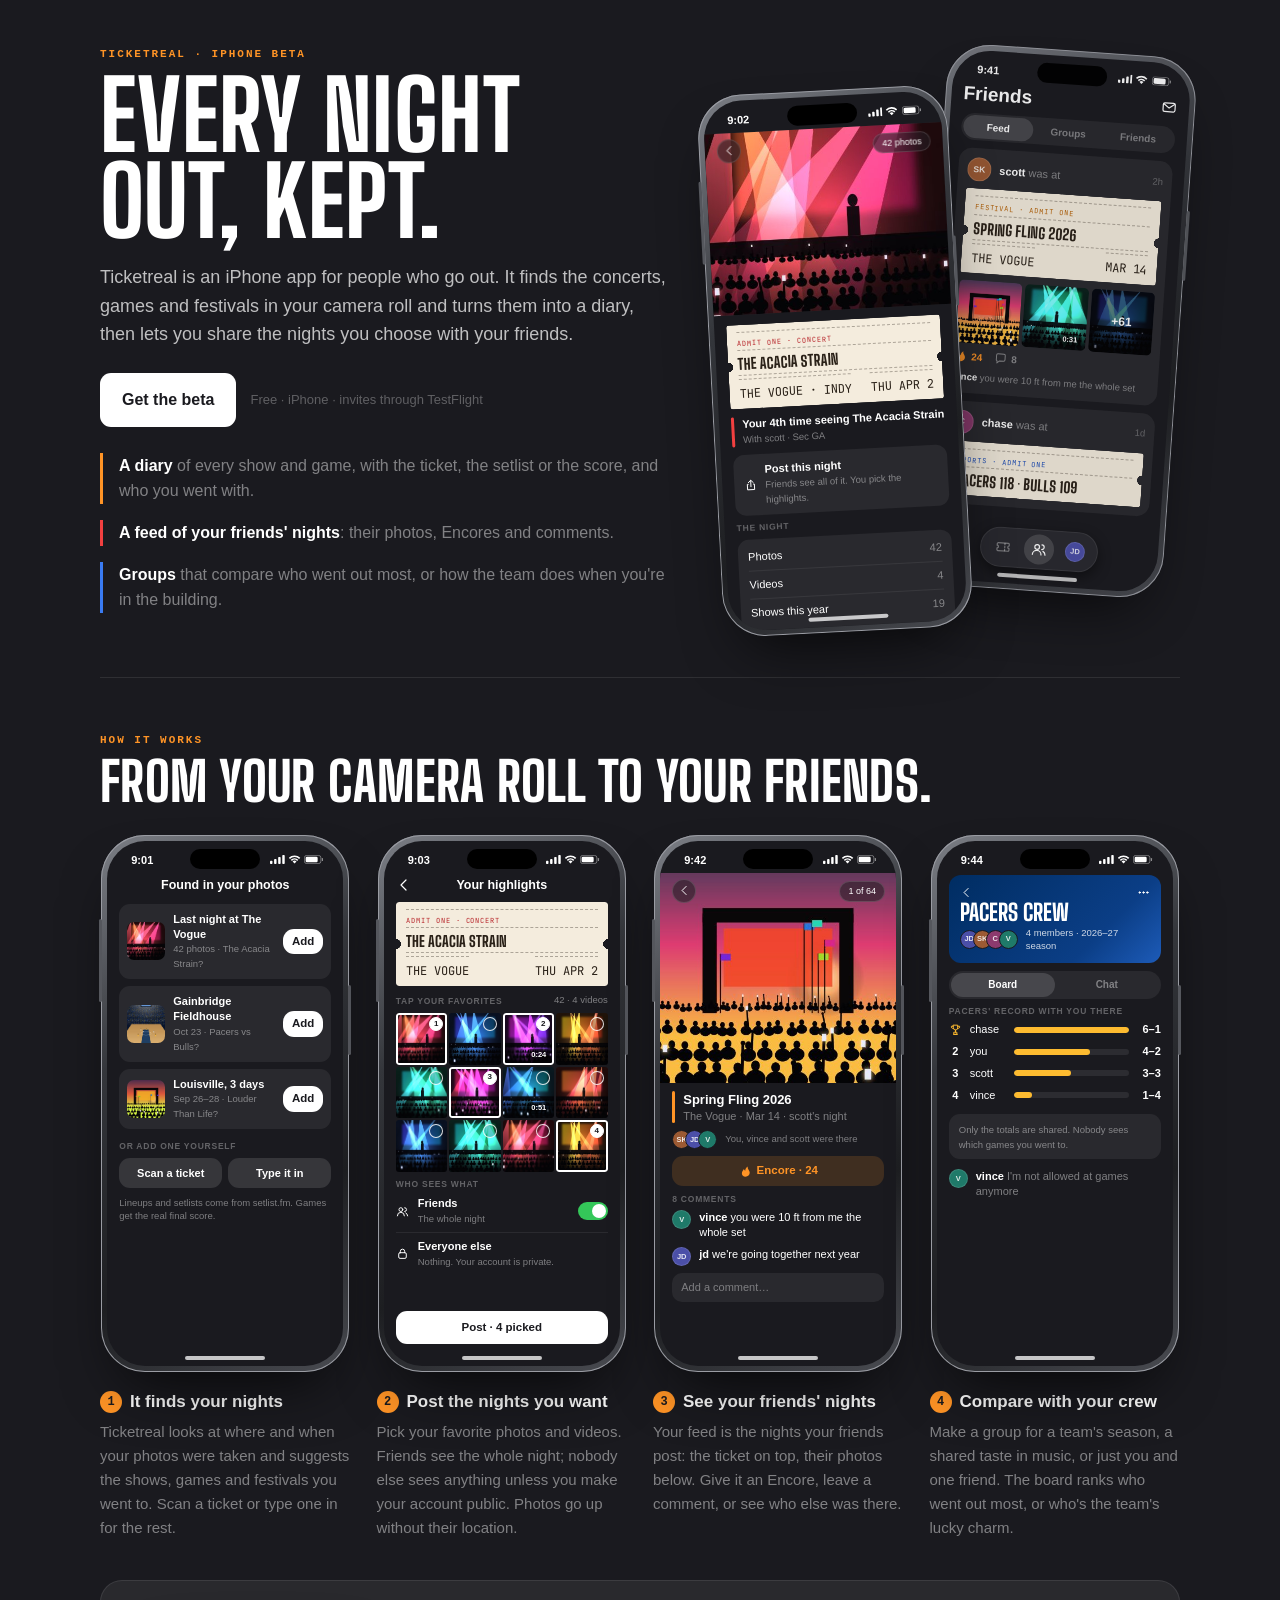
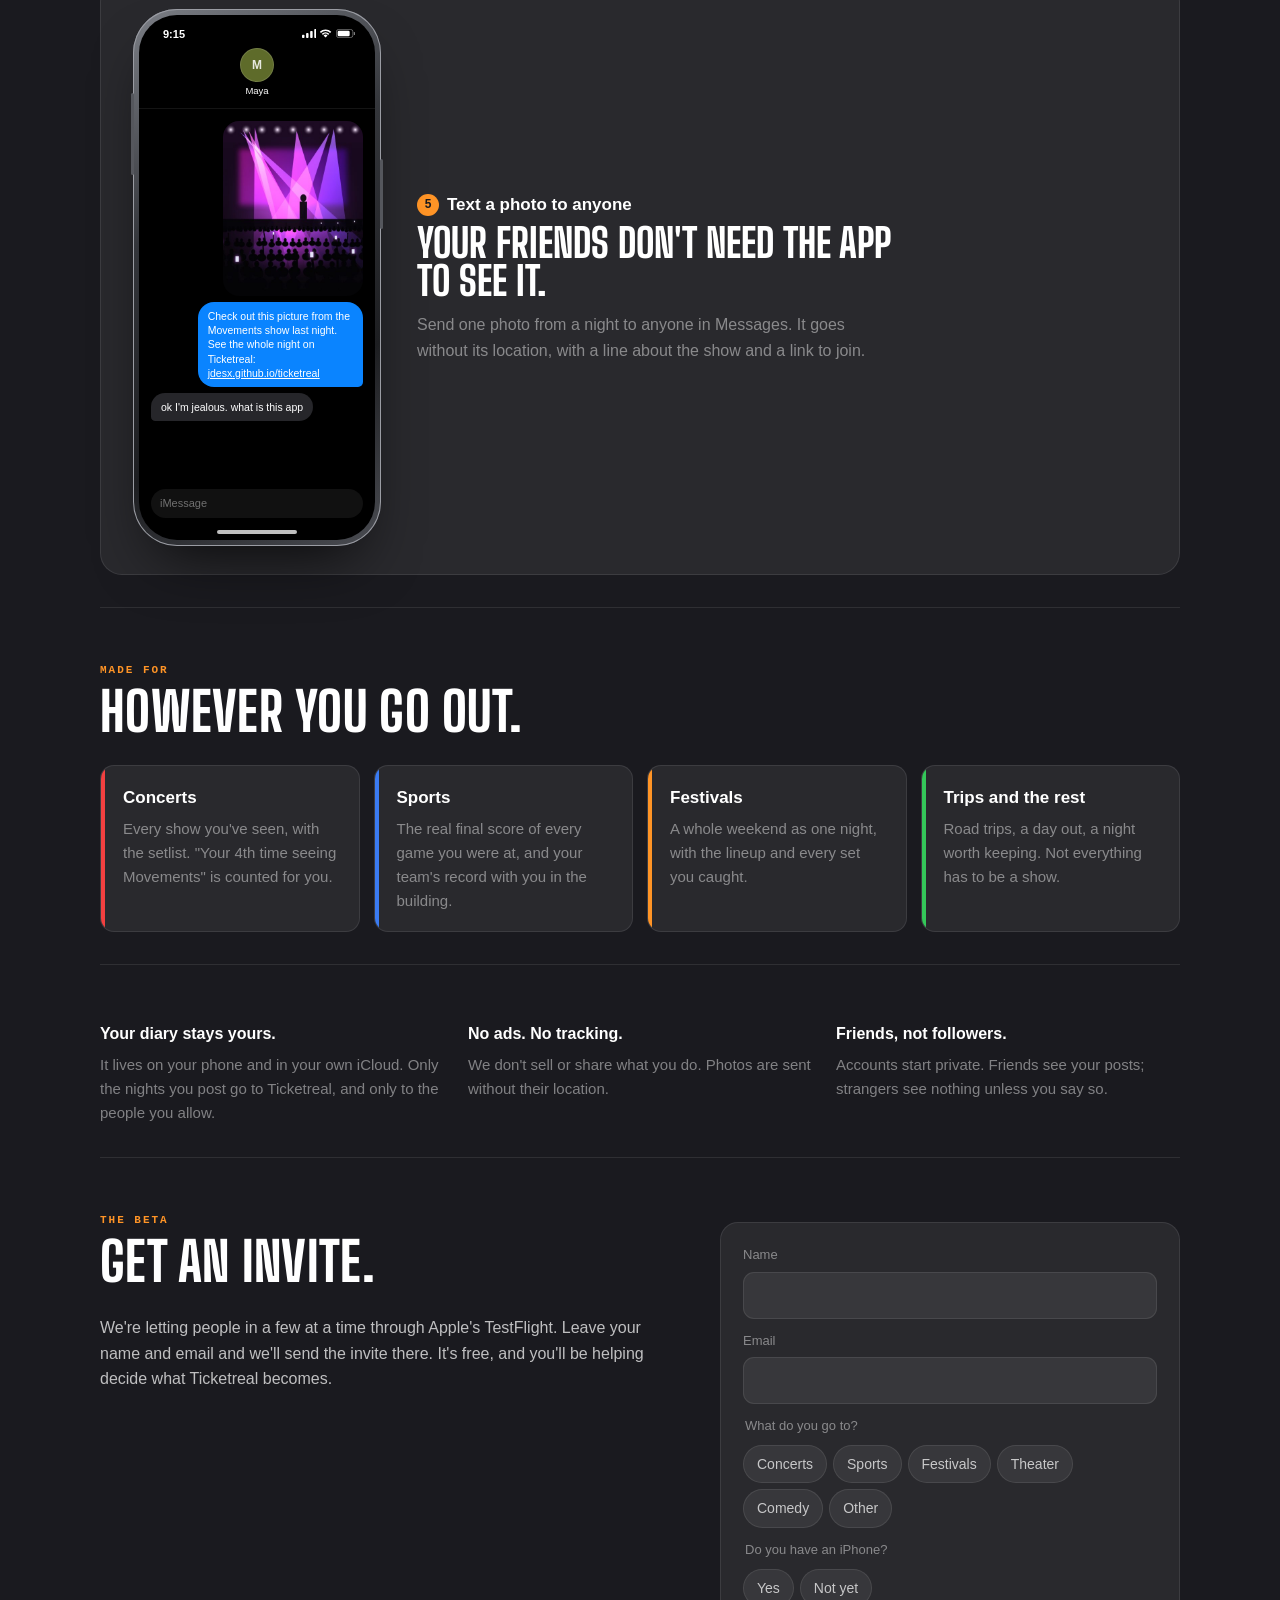
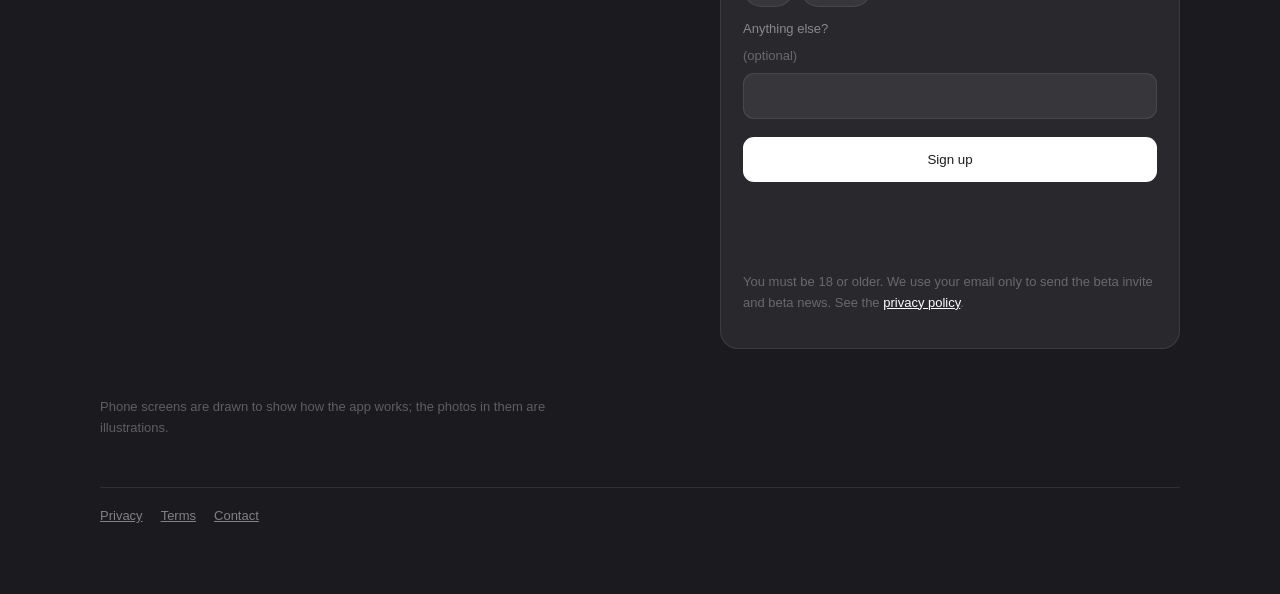
==== commit 0bebcac6: "Publish pages from ticket-reel 541f762" ====
--- a/index.html
+++ b/index.html
@@ -10,8 +10,8 @@
 <link rel="preconnect" href="https://fonts.googleapis.com">
 <link rel="preconnect" href="https://fonts.gstatic.com" crossorigin>
 <link rel="stylesheet" href="https://fonts.googleapis.com/css2?family=Big+Shoulders+Display:wght@700;800&family=JetBrains+Mono:wght@500;700&display=swap">
-<link rel="stylesheet" href="style.css">
-<link rel="stylesheet" href="mock.css">
+<link rel="stylesheet" href="style.css?v=3">
+<link rel="stylesheet" href="mock.css?v=2">
 </head>
 <body class="landing">
 <svg width="0" height="0" style="position:absolute" aria-hidden="true">
@@ -162,7 +162,7 @@
         <figcaption><b><span class="n">4</span> Compare with your crew</b>Make a group for a team's season, a shared taste in music, or just you and one friend. The board ranks who went out most, or who's the team's lucky charm.</figcaption>
       </figure>
 
-      <figure>
+      <figure class="band">
         <div class="phone" aria-hidden="true"><div class="sc msg" data-t="9:15">
           <div style="display:grid;justify-items:center;gap:3px;padding:2px 0 10px;border-bottom:1px solid rgba(255,255,255,.08)"><span class="av a5" style="width:34px;height:34px;font-size:12px">M</span><span class="t10">Maya</span></div>
           <div class="pad" style="display:flex;flex-direction:column;gap:6px;padding-top:12px">
@@ -173,7 +173,7 @@
           <div class="sp"></div>
           <div class="pad" style="padding-bottom:22px"><div class="field" style="border-radius:999px">iMessage</div></div>
         </div></div>
-        <figcaption><b><span class="n">5</span> Text a photo to anyone</b>Send one photo from a night to someone who doesn't have the app yet. It goes without its location, with a line about the show.</figcaption>
+        <figcaption><b><span class="n">5</span> Text a photo to anyone</b><span class="band-h">Your friends don't need the app to see it.</span>Send one photo from a night to anyone in Messages. It goes without its location, with a line about the show and a link to join.</figcaption>
       </figure>
     </div>
   </section>
@@ -234,7 +234,7 @@
   <p class="note fine">Phone screens are drawn to show how the app works; the photos in them are illustrations.</p>
   <footer><a href="privacy.html">Privacy</a><a href="terms.html">Terms</a><a href="mailto:JD@jdmeyerconsulting.com">Contact</a></footer>
 </main>
-<script src="photos.js"></script>
+<script src="photos.js?v=2"></script>
 <script>
 const SERVER = "https://pdzgdwvoqwjbqtzmnbjn.supabase.co", KEY = "sb_publishable_ST1KmzDsBo8nXe-e1KjO5w_ALfPbQGj";
 const form = document.getElementById("signup"), status = form.querySelector(".status"), button = form.querySelector("button");
--- a/style.css
+++ b/style.css
@@ -106,3 +106,10 @@
   .hero-phones .phone { width: 190px; }
   .hero-phones .front { top: 30px; }
 }
+.steps figure.band { grid-column: 1 / -1; grid-template-columns: auto minmax(0, 1fr); gap: 36px; align-items: center; justify-items: start;
+                     background: var(--raised); border: 1px solid var(--line); border-radius: 22px; padding: 28px 32px; }
+.steps figure.band figcaption { max-width: 30em; font-size: 16px; }
+.band-h { display: block; font: 800 clamp(28px, 4vw, 40px)/.95 "Big Shoulders Display", "Arial Narrow", sans-serif; text-transform: uppercase; color: var(--text); margin: 6px 0 12px; }
+@media (max-width: 640px) {
+  .steps figure.band { grid-template-columns: 1fr; justify-items: center; padding: 22px 18px; gap: 20px; }
+}
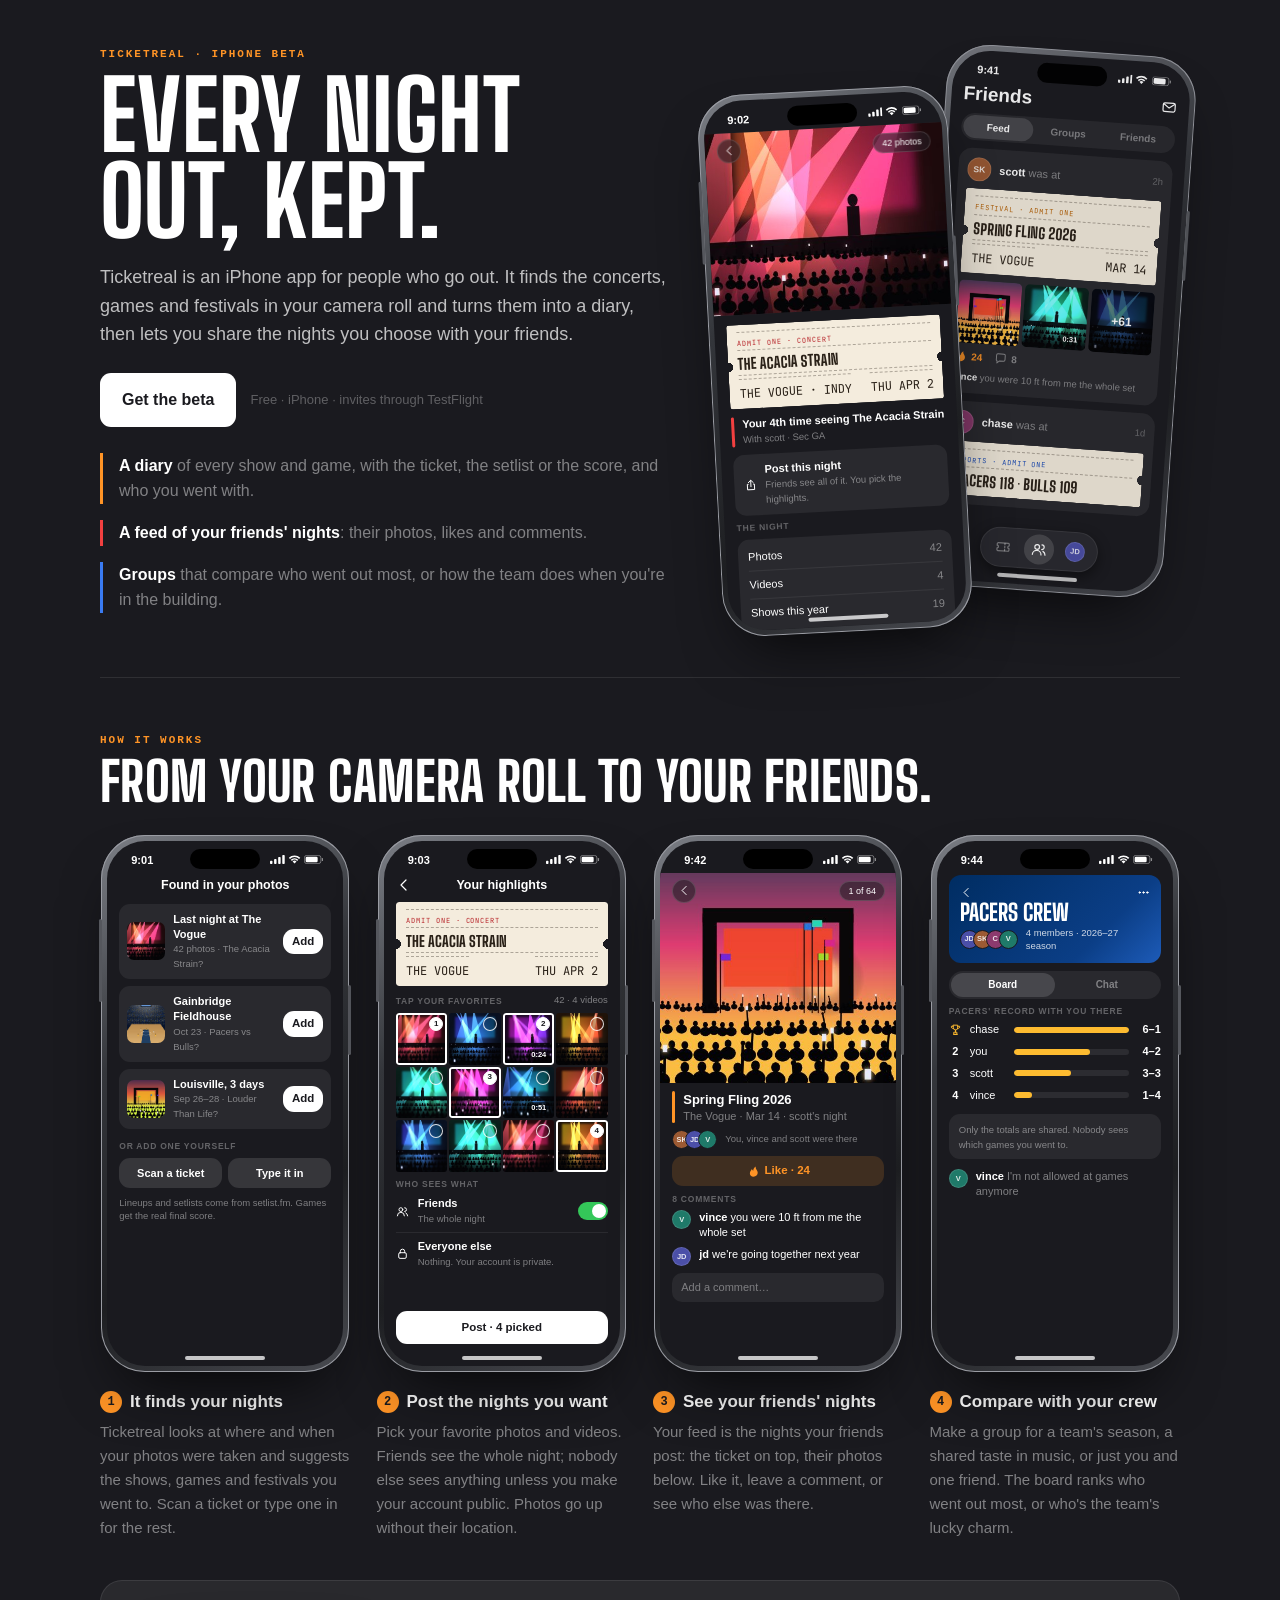
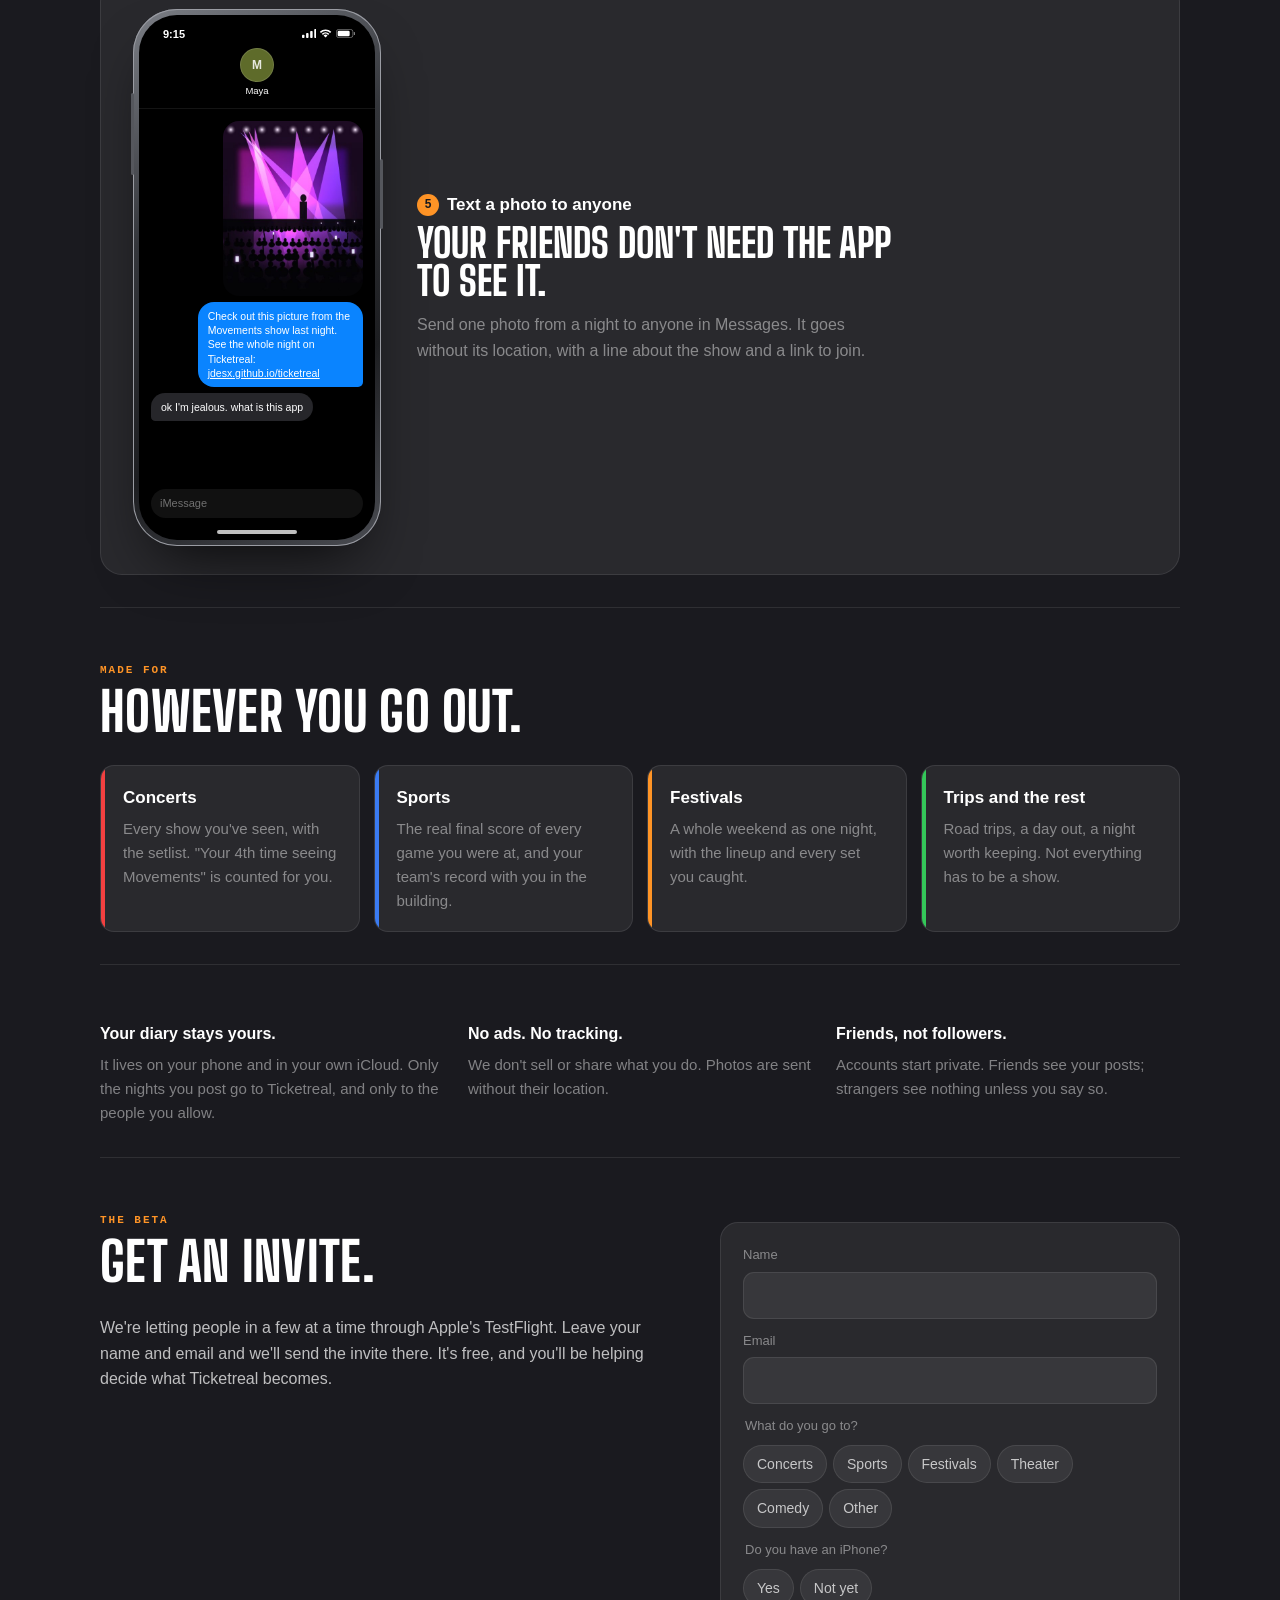
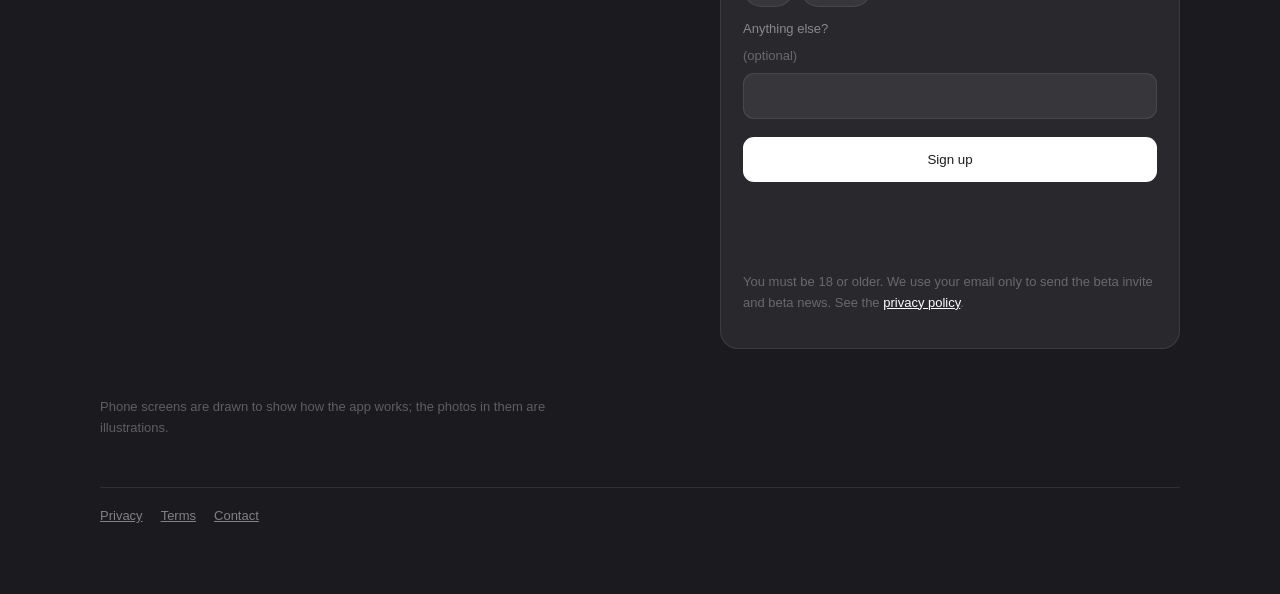
==== commit 2d841858: "Publish pages from ticket-reel web" ====
--- a/index.html
+++ b/index.html
@@ -41,7 +41,7 @@
     <div class="ctas"><a class="cta" href="#join">Get the beta</a><span class="note">Free · iPhone · invites through TestFlight</span></div>
     <ul class="what">
       <li><b>A diary</b> of every show and game, with the ticket, the setlist or the score, and who you went with.</li>
-      <li><b>A feed of your friends' nights</b>: their photos, Encores and comments.</li>
+      <li><b>A feed of your friends' nights</b>: their photos, likes and comments.</li>
       <li><b>Groups</b> that compare who went out most, or how the team does when you're in the building.</li>
     </ul>
   </div>
@@ -131,14 +131,14 @@
           <div class="pad" style="padding-top:8px;display:grid;gap:7px">
             <div class="r"><span class="cbar" style="background:#FF9426"></span><span class="sp"><b class="t13">Spring Fling 2026</b><br><span class="dim">The Vogue · Mar 14 · scott's night</span></span></div>
             <div class="r"><div class="stack"><span class="av sm a2">SK</span><span class="av sm a1">JD</span><span class="av sm a3">V</span></div><span class="dim t10 sp">You, vince and scott were there</span></div>
-            <div class="r" style="gap:6px"><span class="btn" style="flex:1;padding:7px;display:flex;align-items:center;justify-content:center;gap:5px;background:rgba(255,148,38,.16);color:#FF9426"><svg class="ic s f"><use href="#i-flame"/></svg>Encore · 24</span></div>
+            <div class="r" style="gap:6px"><span class="btn" style="flex:1;padding:7px;display:flex;align-items:center;justify-content:center;gap:5px;background:rgba(255,148,38,.16);color:#FF9426"><svg class="ic s f"><use href="#i-flame"/></svg>Like · 24</span></div>
             <div class="ul" style="padding-top:2px">8 comments</div>
             <div class="r" style="align-items:flex-start"><span class="av sm a3">V</span><span class="sp"><b>vince</b> you were 10 ft from me the whole set</span></div>
             <div class="r" style="align-items:flex-start"><span class="av sm a1">JD</span><span class="sp"><b>jd</b> we're going together next year</span></div>
             <div class="field">Add a comment…</div>
           </div>
         </div></div>
-        <figcaption><b><span class="n">3</span> See your friends' nights</b>Your feed is the nights your friends post: the ticket on top, their photos below. Give it an Encore, leave a comment, or see who else was there.</figcaption>
+        <figcaption><b><span class="n">3</span> See your friends' nights</b>Your feed is the nights your friends post: the ticket on top, their photos below. Like it, leave a comment, or see who else was there.</figcaption>
       </figure>
 
       <figure>
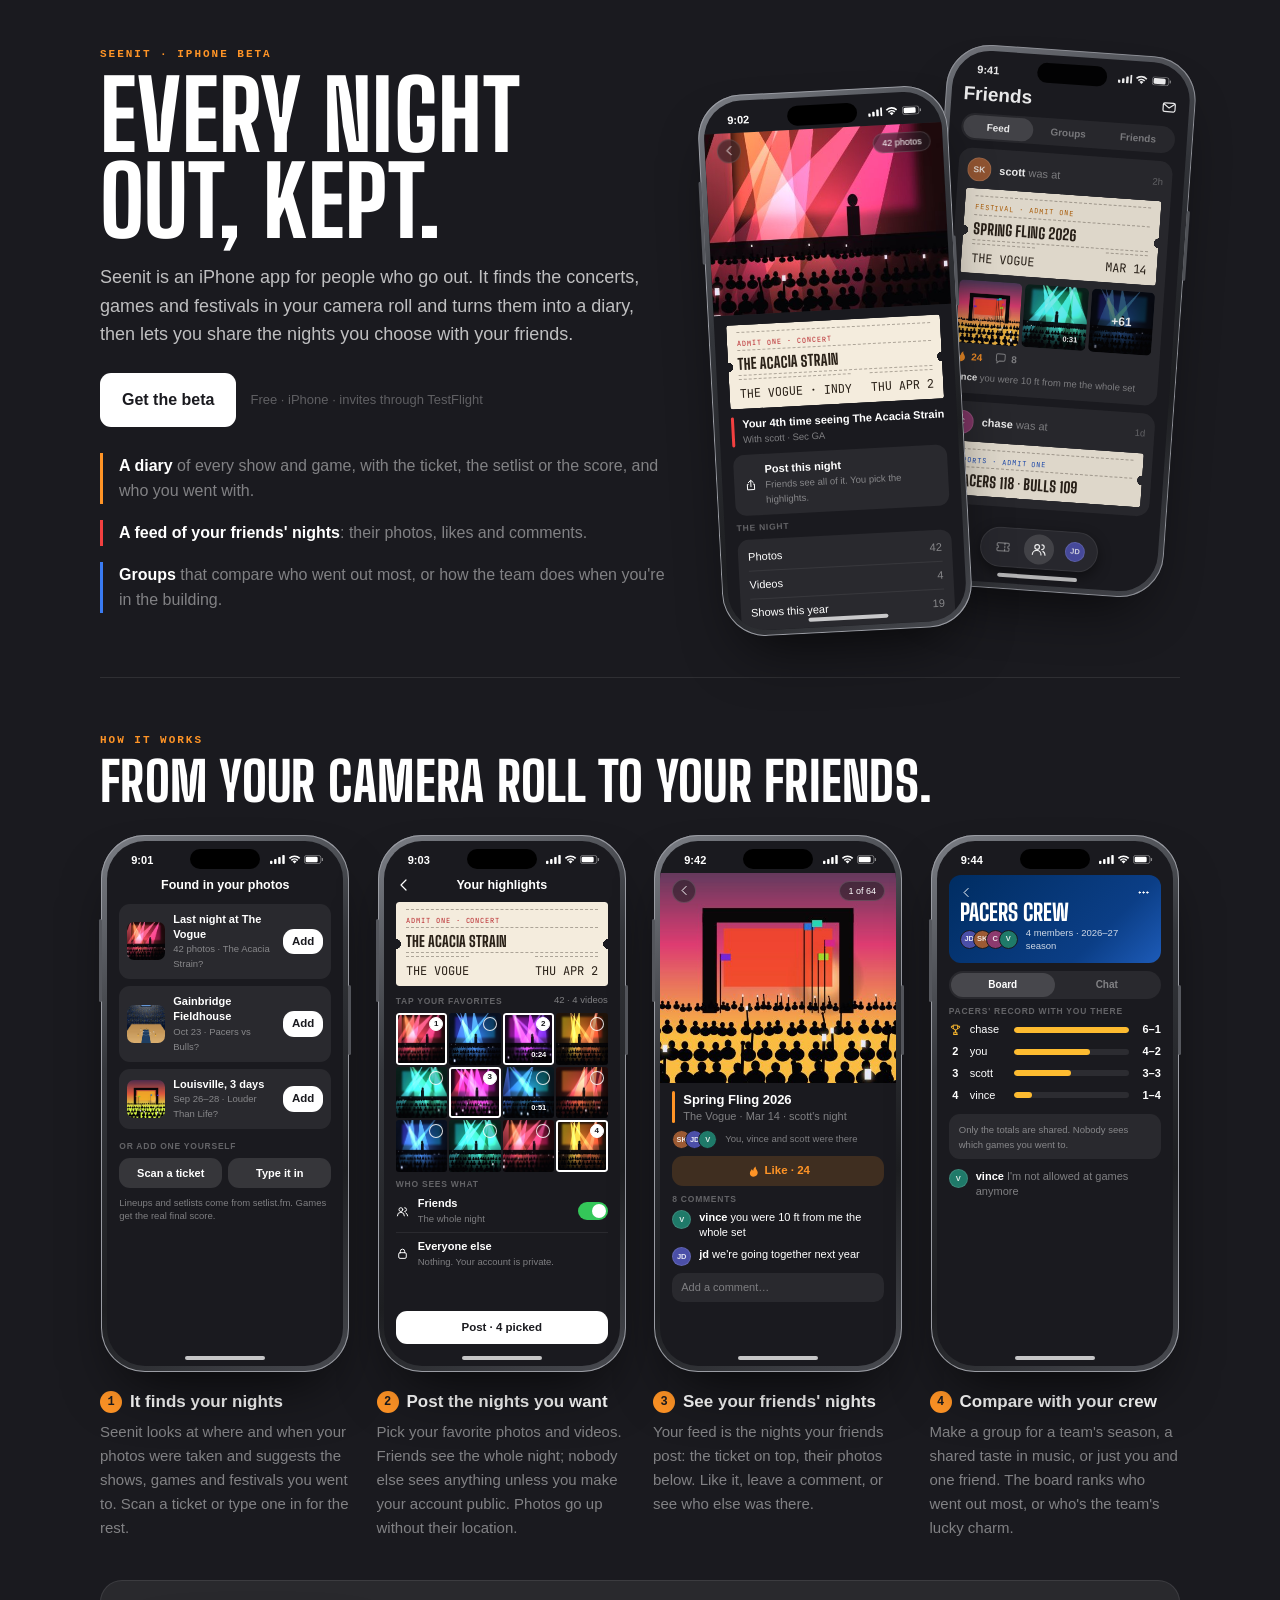
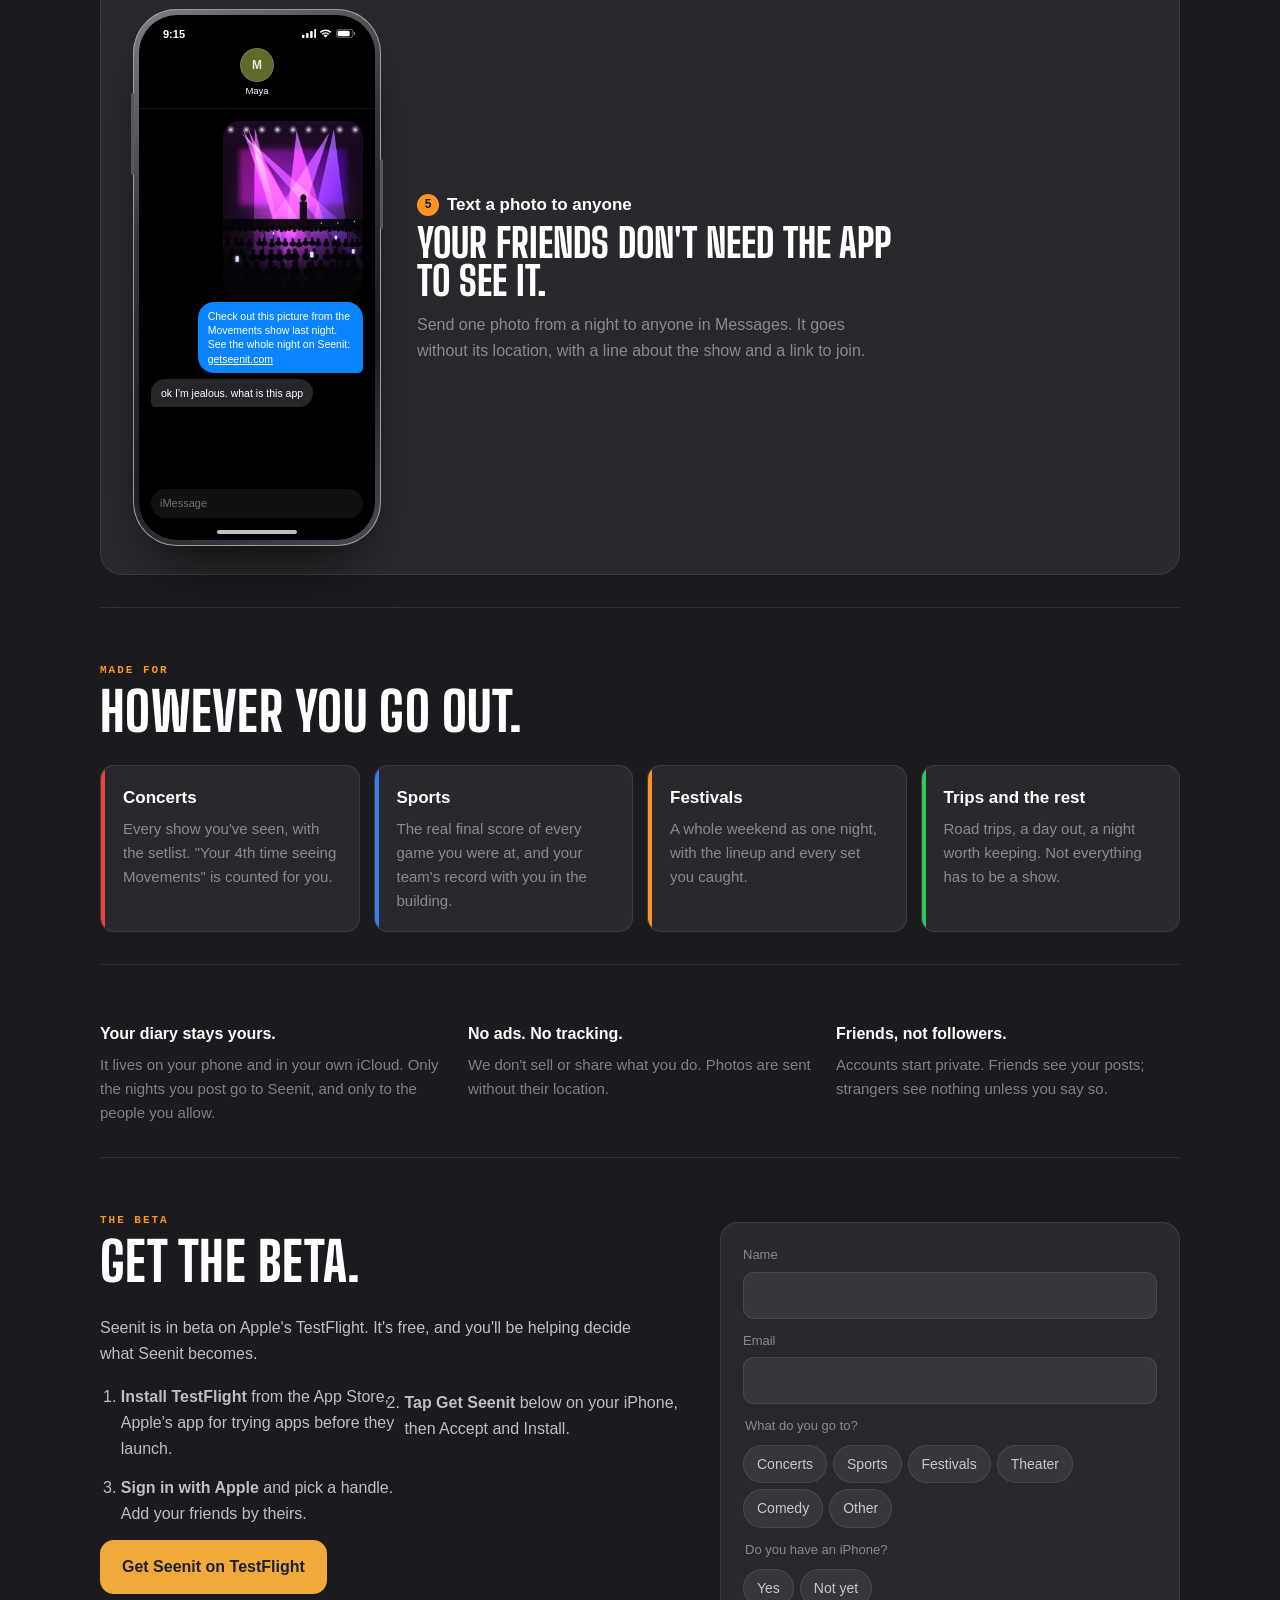
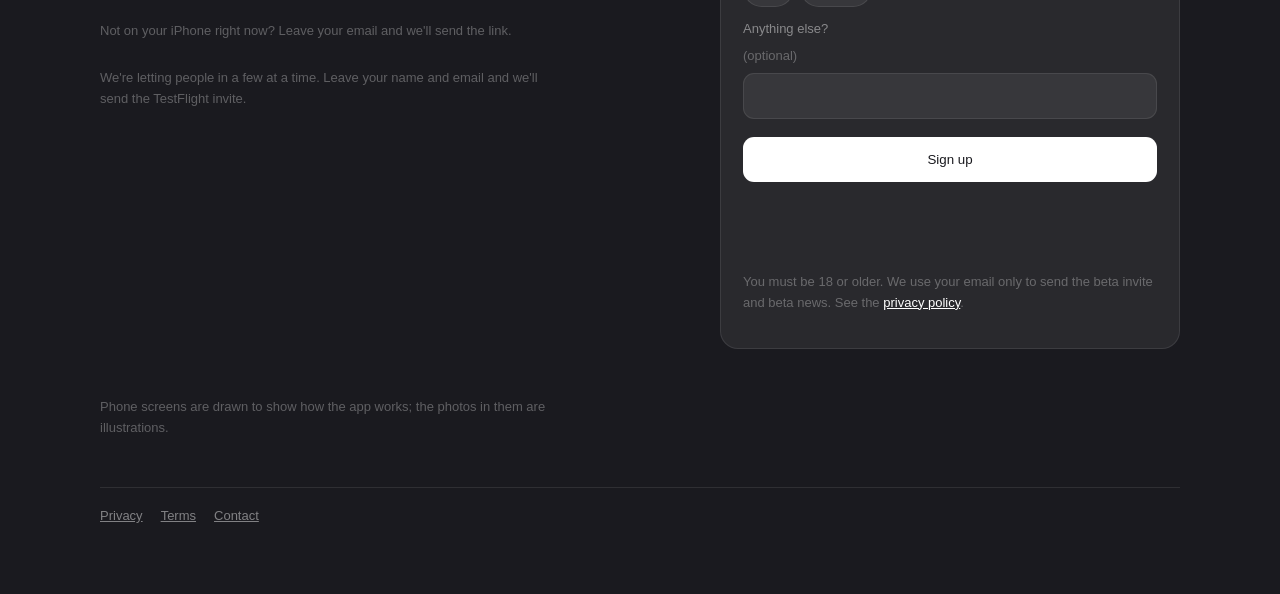
==== commit 4d5ca1dd: "Publish pages from ticket-reel web" ====
--- a/index.html
+++ b/index.html
@@ -3,9 +3,9 @@
 <head>
 <meta charset="utf-8">
 <meta name="viewport" content="width=device-width,initial-scale=1,viewport-fit=cover">
-<title>Ticketreal Beta</title>
-<meta name="description" content="Ticketreal turns your camera roll into a diary of every show, game and festival you've been to, and shares the nights you choose with your friends. Join the iPhone beta.">
-<meta property="og:title" content="Ticketreal: every night out, kept">
+<title>Seenit Beta</title>
+<meta name="description" content="Seenit turns your camera roll into a diary of every show, game and festival you've been to, and shares the nights you choose with your friends. Join the iPhone beta.">
+<meta property="og:title" content="Seenit: every night out, kept">
 <meta property="og:description" content="A diary of every show, game and festival, made from your camera roll, shared with your friends. Join the iPhone beta.">
 <link rel="preconnect" href="https://fonts.googleapis.com">
 <link rel="preconnect" href="https://fonts.gstatic.com" crossorigin>
@@ -35,9 +35,9 @@
 
 <header class="hero">
   <div class="hero-copy">
-    <div class="mark">Ticketreal · iPhone beta</div>
+    <div class="mark">Seenit · iPhone beta</div>
     <h1>Every night out, kept.</h1>
-    <p class="lede">Ticketreal is an iPhone app for people who go out. It finds the concerts, games and festivals in your camera roll and turns them into a diary, then lets you share the nights you choose with your friends.</p>
+    <p class="lede">Seenit is an iPhone app for people who go out. It finds the concerts, games and festivals in your camera roll and turns them into a diary, then lets you share the nights you choose with your friends.</p>
     <div class="ctas"><a class="cta" href="#join">Get the beta</a><span class="note">Free · iPhone · invites through TestFlight</span></div>
     <ul class="what">
       <li><b>A diary</b> of every show and game, with the ticket, the setlist or the score, and who you went with.</li>
@@ -46,7 +46,7 @@
     </ul>
   </div>
 
-  <div class="hero-phones" aria-label="Ticketreal on an iPhone: a night in the diary and the friends feed">
+  <div class="hero-phones" aria-label="Seenit on an iPhone: a night in the diary and the friends feed">
     <div class="phone back" aria-hidden="true"><div class="sc" data-t="9:41">
       <div class="pad r" style="padding-block:2px 8px"><span class="big sp">Friends</span><svg class="ic"><use href="#i-mail"/></svg></div>
       <div class="pad" style="padding-bottom:8px"><div class="cap"><span class="on">Feed</span><span>Groups</span><span>Friends</span></div></div>
@@ -101,7 +101,7 @@
             <span class="dim t10" style="padding-top:2px">Lineups and setlists come from setlist.fm. Games get the real final score.</span>
           </div>
         </div></div>
-        <figcaption><b><span class="n">1</span> It finds your nights</b>Ticketreal looks at where and when your photos were taken and suggests the shows, games and festivals you went to. Scan a ticket or type one in for the rest.</figcaption>
+        <figcaption><b><span class="n">1</span> It finds your nights</b>Seenit looks at where and when your photos were taken and suggests the shows, games and festivals you went to. Scan a ticket or type one in for the rest.</figcaption>
       </figure>
 
       <figure>
@@ -167,7 +167,7 @@
           <div style="display:grid;justify-items:center;gap:3px;padding:2px 0 10px;border-bottom:1px solid rgba(255,255,255,.08)"><span class="av a5" style="width:34px;height:34px;font-size:12px">M</span><span class="t10">Maya</span></div>
           <div class="pad" style="display:flex;flex-direction:column;gap:6px;padding-top:12px">
             <div class="photo" style="align-self:flex-end;width:66%;aspect-ratio:4/5;border-radius:16px" data-s="c3"></div>
-            <div class="bub me">Check out this picture from the Movements show last night. See the whole night on Ticketreal: <u>jdesx.github.io/ticketreal</u></div>
+            <div class="bub me">Check out this picture from the Movements show last night. See the whole night on Seenit: <u>getseenit.com</u></div>
             <div class="bub them">ok I'm jealous. what is this app</div>
           </div>
           <div class="sp"></div>
@@ -190,7 +190,7 @@
   </section>
 
   <section class="promise">
-    <div><b>Your diary stays yours.</b><p>It lives on your phone and in your own iCloud. Only the nights you post go to Ticketreal, and only to the people you allow.</p></div>
+    <div><b>Your diary stays yours.</b><p>It lives on your phone and in your own iCloud. Only the nights you post go to Seenit, and only to the people you allow.</p></div>
     <div><b>No ads. No tracking.</b><p>We don't sell or share what you do. Photos are sent without their location.</p></div>
     <div><b>Friends, not followers.</b><p>Accounts start private. Friends see your posts; strangers see nothing unless you say so.</p></div>
   </section>
@@ -198,8 +198,18 @@
   <section class="join" id="join">
     <div class="join-copy">
       <div class="mark">The beta</div>
-      <h2>Get an invite.</h2>
-      <p>We're letting people in a few at a time through Apple's TestFlight. Leave your name and email and we'll send the invite there. It's free, and you'll be helping decide what Ticketreal becomes.</p>
+      <h2>Get the beta.</h2>
+      <p>Seenit is in beta on Apple's TestFlight. It's free, and you'll be helping decide what Seenit becomes.</p>
+      <div class="getit" id="getit" hidden>
+        <ol class="steps">
+          <li><b>Install TestFlight</b> from the App Store, Apple's app for trying apps before they launch.</li>
+          <li><b>Tap Get Seenit</b> below on your iPhone, then Accept and Install.</li>
+          <li><b>Sign in with Apple</b> and pick a handle. Add your friends by theirs.</li>
+        </ol>
+        <a class="cta" id="tf" href="#">Get Seenit on TestFlight</a>
+        <p class="note">Not on your iPhone right now? Leave your email and we'll send the link.</p>
+      </div>
+      <p class="note" id="waitlist">We're letting people in a few at a time. Leave your name and email and we'll send the TestFlight invite.</p>
     </div>
 
     <form id="signup" novalidate>
@@ -237,6 +247,12 @@
 <script src="photos.js?v=2"></script>
 <script>
 const SERVER = "https://pdzgdwvoqwjbqtzmnbjn.supabase.co", KEY = "sb_publishable_ST1KmzDsBo8nXe-e1KjO5w_ALfPbQGj";
+// The public TestFlight link, filled in by publish.sh once Apple approves the beta. Until then it's a waitlist.
+const TESTFLIGHT = document.getElementById("tf").getAttribute("href");
+if (TESTFLIGHT.startsWith("https://testflight.apple.com/")) {
+  document.getElementById("getit").hidden = false;
+  document.getElementById("waitlist").hidden = true;
+}
 const form = document.getElementById("signup"), status = form.querySelector(".status"), button = form.querySelector("button");
 
 form.addEventListener("submit", async (e) => {
@@ -258,7 +274,8 @@
     });
     if (res.ok || res.status === 409) {
       form.querySelectorAll("input, fieldset").forEach((el) => (el.disabled = true));
-      say(res.ok ? "You're on the list. Watch for an email from TestFlight." : "You're already on the list.");
+      const open = TESTFLIGHT.startsWith("https://testflight.apple.com/");
+      say(open ? "You're in. On your iPhone, tap Get Seenit on TestFlight above." : res.ok ? "You're on the list. Watch for an email from TestFlight." : "You're already on the list.");
       return;
     }
     say("That didn't go through. Try again in a minute.");
--- a/style.css
+++ b/style.css
@@ -113,3 +113,8 @@
 @media (max-width: 640px) {
   .steps figure.band { grid-template-columns: 1fr; justify-items: center; padding: 22px 18px; gap: 20px; }
 }
+
+/* Get the beta: the TestFlight steps, shown once the public link is in */
+.getit { margin-top: 18px; display: grid; gap: 14px; }
+.getit .steps { margin: 0; padding-left: 1.3em; display: grid; gap: 8px; }
+.getit .cta { display: inline-block; justify-self: start; background: #F0AA3C; color: #1D2039; font-weight: 700; text-decoration: none; padding: 14px 22px; border-radius: 14px; }
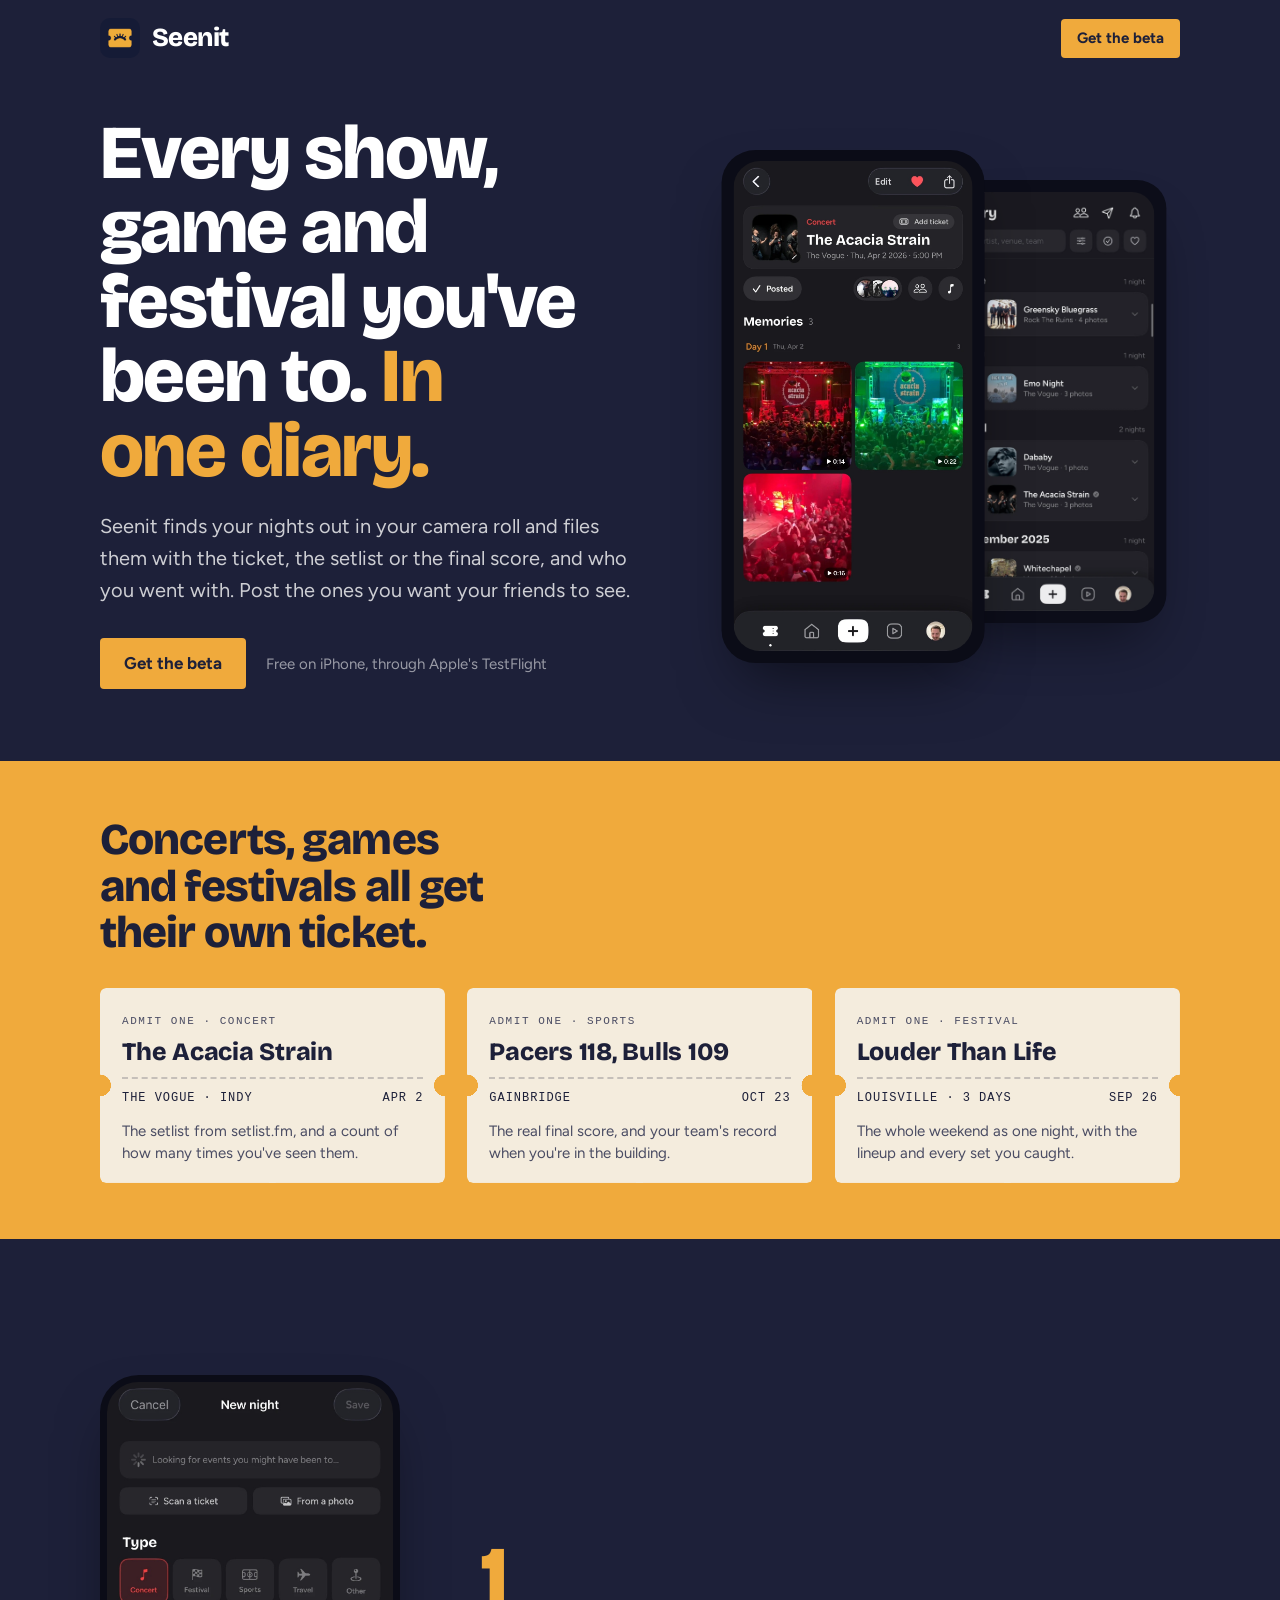
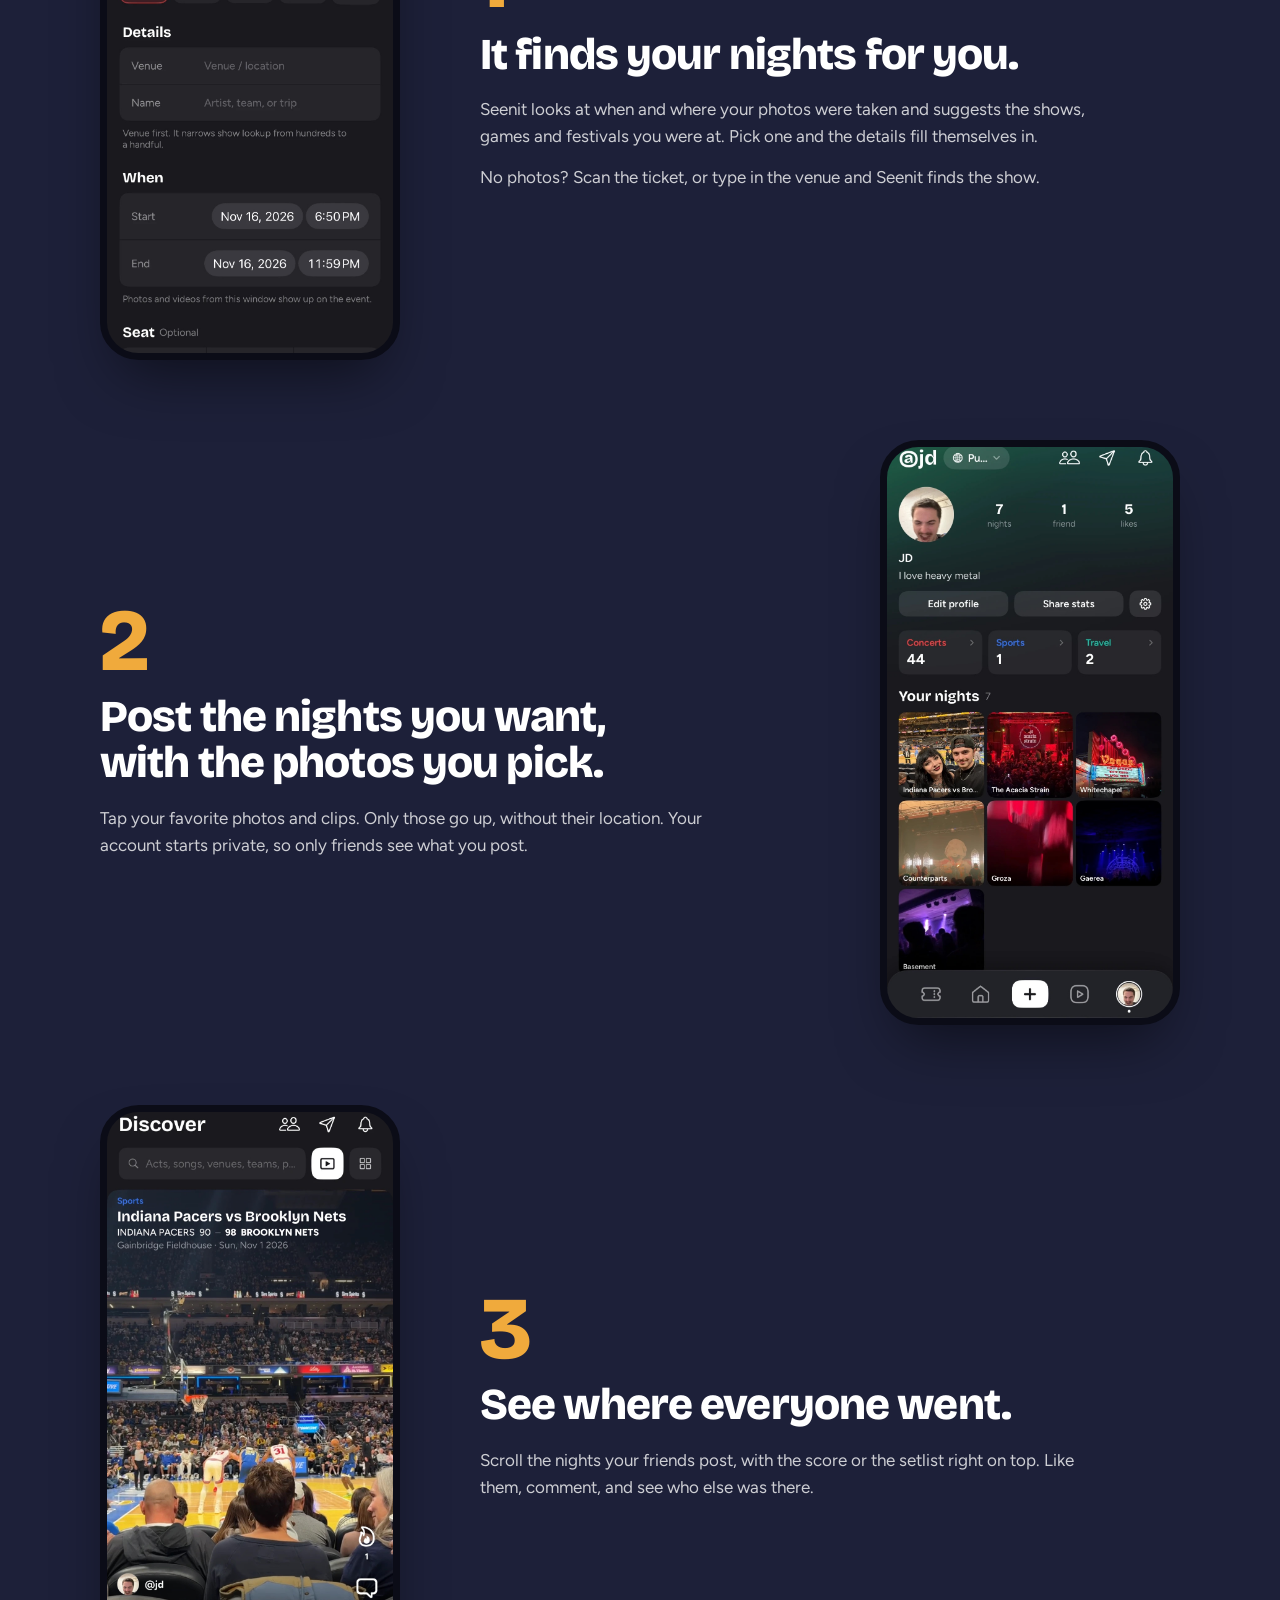
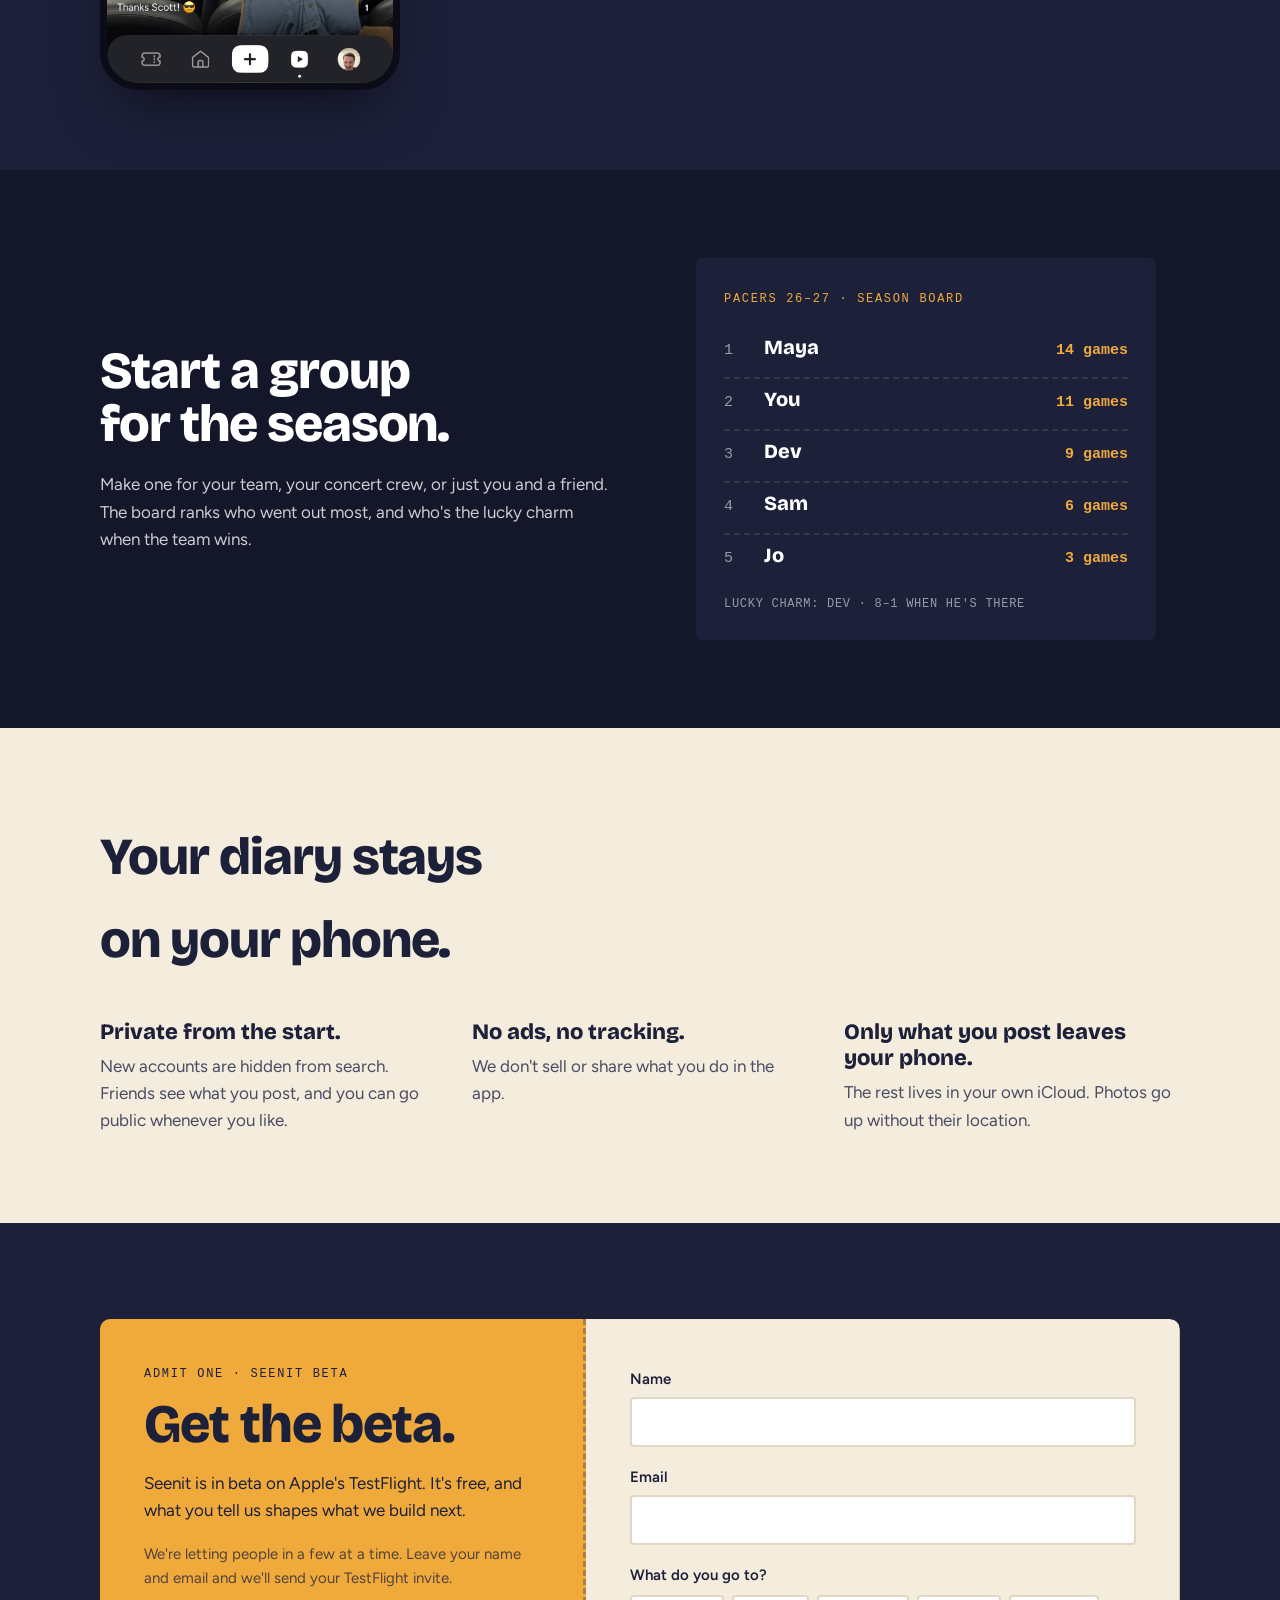
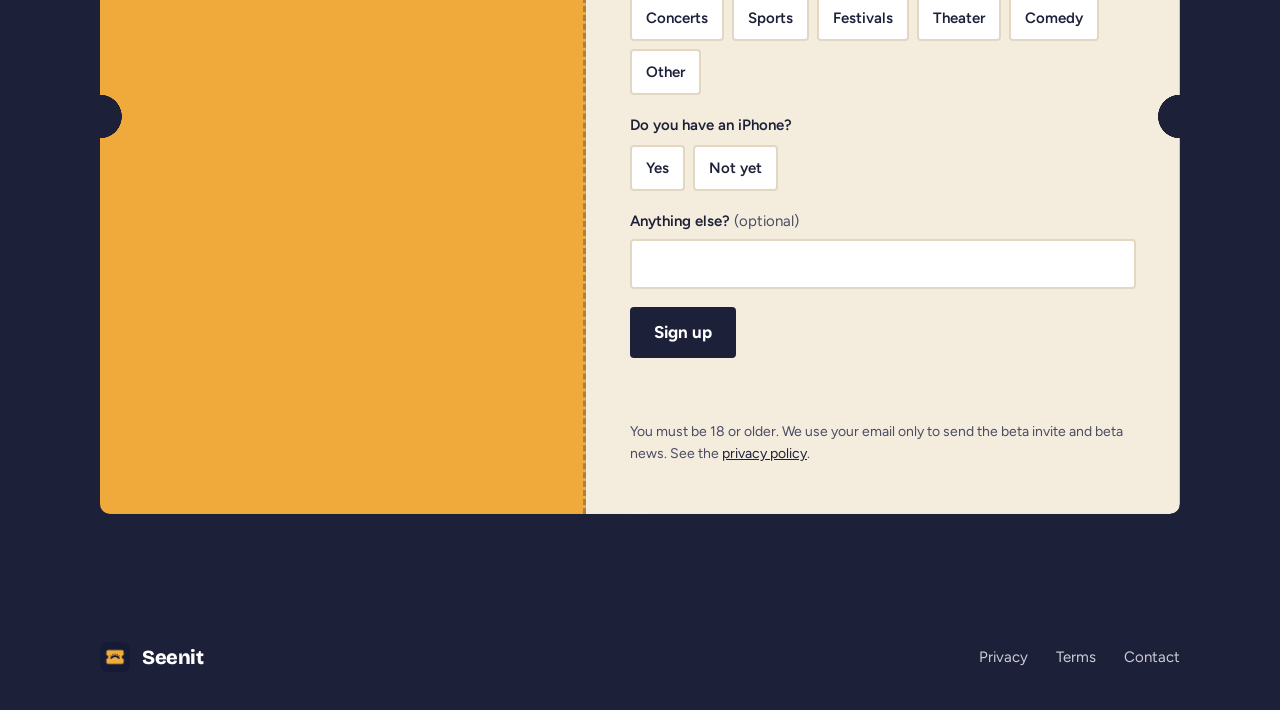
==== commit 5a20b2c8: "Publish pages from ticket-reel web" ====
--- a/index.html
+++ b/index.html
@@ -5,211 +5,125 @@
 <meta name="viewport" content="width=device-width,initial-scale=1,viewport-fit=cover">
 <title>Seenit Beta</title>
 <meta name="description" content="Seenit turns your camera roll into a diary of every show, game and festival you've been to, and shares the nights you choose with your friends. Join the iPhone beta.">
-<meta property="og:title" content="Seenit: every night out, kept">
-<meta property="og:description" content="A diary of every show, game and festival, made from your camera roll, shared with your friends. Join the iPhone beta.">
+<meta property="og:title" content="Seenit">
+<meta property="og:description" content="A diary of every show, game and festival you've been to, made from your camera roll and shared with your friends. Join the iPhone beta.">
+<meta property="og:image" content="https://getseenit.com/icon.png">
+<meta name="theme-color" content="#1D2039">
+<link rel="icon" href="icon.png">
+<link rel="apple-touch-icon" href="apple-touch-icon.png">
 <link rel="preconnect" href="https://fonts.googleapis.com">
 <link rel="preconnect" href="https://fonts.gstatic.com" crossorigin>
-<link rel="stylesheet" href="https://fonts.googleapis.com/css2?family=Big+Shoulders+Display:wght@700;800&family=JetBrains+Mono:wght@500;700&display=swap">
-<link rel="stylesheet" href="style.css?v=3">
-<link rel="stylesheet" href="mock.css?v=2">
+<link rel="stylesheet" href="https://fonts.googleapis.com/css2?family=Bricolage+Grotesque:opsz,wght@12..96,600;12..96,800&family=Figtree:wght@400;600;700&display=swap">
+<link rel="stylesheet" href="landing.css?v=4">
 </head>
-<body class="landing">
-<svg width="0" height="0" style="position:absolute" aria-hidden="true">
-  <symbol id="i-ticket" viewBox="0 0 24 24"><path d="M3 7.5A1.5 1.5 0 0 1 4.5 6h15A1.5 1.5 0 0 1 21 7.5V10a2 2 0 0 0 0 4v2.5a1.5 1.5 0 0 1-1.5 1.5h-15A1.5 1.5 0 0 1 3 16.5V14a2 2 0 0 0 0-4z"/><path d="M14.5 6.5v2M14.5 11v2M14.5 15.5v2"/></symbol>
-  <symbol id="i-friends" viewBox="0 0 24 24"><circle cx="9" cy="8.5" r="3.5"/><path d="M2.5 20a6.5 6.5 0 0 1 13 0M16 5a3.5 3.5 0 0 1 0 7M18 14.5a6.5 6.5 0 0 1 3.5 5.5"/></symbol>
-  <symbol id="i-flame" viewBox="0 0 24 24"><path d="M12 21.5c-4 0-6.7-2.7-6.7-6.4 0-3.5 2.5-5.5 3.7-7.9.4 1.7 1.3 2.7 2.5 3.2.3-3.5 2-6 4.6-7.6-.4 2.7.6 4.7 2.1 6.7 1 1.4 1.6 3.1 1.6 4.8 0 4.2-3.3 7.2-7.8 7.2z"/></symbol>
-  <symbol id="i-bub" viewBox="0 0 24 24"><path d="M4 5.5A2.5 2.5 0 0 1 6.5 3h11A2.5 2.5 0 0 1 20 5.5v8a2.5 2.5 0 0 1-2.5 2.5H10l-4.5 4v-4h0A1.5 1.5 0 0 1 4 14.5z"/></symbol>
-  <symbol id="i-share" viewBox="0 0 24 24"><path d="M12 15V3.5M7.5 7.5 12 3l4.5 4.5M7 10.5H5.5v10h13v-10H17"/></symbol>
-  <symbol id="i-more" viewBox="0 0 24 24"><circle cx="5" cy="12" r="1.3" fill="currentColor"/><circle cx="12" cy="12" r="1.3" fill="currentColor"/><circle cx="19" cy="12" r="1.3" fill="currentColor"/></symbol>
-  <symbol id="i-mail" viewBox="0 0 24 24"><rect x="3" y="5.5" width="18" height="13" rx="2.5"/><path d="m4 7 8 6 8-6"/></symbol>
-  <symbol id="i-plus" viewBox="0 0 24 24"><path d="M12 5v14M5 12h14"/></symbol>
-  <symbol id="i-lock" viewBox="0 0 24 24"><rect x="5" y="10.5" width="14" height="10.5" rx="2.5"/><path d="M8 10.5V8a4 4 0 0 1 8 0v2.5"/></symbol>
-  <symbol id="i-globe" viewBox="0 0 24 24"><circle cx="12" cy="12" r="9"/><path d="M3 12h18M12 3c2.6 2.6 3.8 5.6 3.8 9s-1.2 6.4-3.8 9c-2.6-2.6-3.8-5.6-3.8-9S9.4 5.6 12 3z"/></symbol>
-  <symbol id="i-back" viewBox="0 0 24 24"><path d="M15 4.5 7.5 12l7.5 7.5"/></symbol>
-  <symbol id="i-check" viewBox="0 0 24 24"><path d="m5 12.5 4.5 4.5L19 7.5"/></symbol>
-  <symbol id="i-note" viewBox="0 0 24 24"><path d="M9 18V5.5l11-2V16"/><circle cx="6.5" cy="18" r="2.5"/><circle cx="17.5" cy="16" r="2.5"/></symbol>
-  <symbol id="i-court" viewBox="0 0 24 24"><rect x="3" y="5" width="18" height="14" rx="1.5"/><path d="M12 5v14"/><circle cx="12" cy="12" r="2.6"/></symbol>
-  <symbol id="i-trophy" viewBox="0 0 24 24"><path d="M8 4h8v5a4 4 0 0 1-8 0zM8 6H4.5a3 3 0 0 0 3.5 4M16 6h3.5a3 3 0 0 1-3.5 4M12 13v4M8.5 21h7M9.5 17h5v4h-5z"/></symbol>
-  <symbol id="i-photo" viewBox="0 0 24 24"><rect x="3" y="4.5" width="18" height="15" rx="2.5"/><circle cx="9" cy="10" r="1.8"/><path d="m4 17.5 5-4.5 4 3.5 3-2.5 4 3.5"/></symbol>
-</svg>
-
-<header class="hero">
-  <div class="hero-copy">
-    <div class="mark">Seenit · iPhone beta</div>
-    <h1>Every night out, kept.</h1>
-    <p class="lede">Seenit is an iPhone app for people who go out. It finds the concerts, games and festivals in your camera roll and turns them into a diary, then lets you share the nights you choose with your friends.</p>
-    <div class="ctas"><a class="cta" href="#join">Get the beta</a><span class="note">Free · iPhone · invites through TestFlight</span></div>
-    <ul class="what">
-      <li><b>A diary</b> of every show and game, with the ticket, the setlist or the score, and who you went with.</li>
-      <li><b>A feed of your friends' nights</b>: their photos, likes and comments.</li>
-      <li><b>Groups</b> that compare who went out most, or how the team does when you're in the building.</li>
+<body>
+
+<div class="wrap top">
+  <a class="brand" href="./"><img src="icon.png" alt="">Seenit</a>
+  <a class="btn" href="#join">Get the beta</a>
+</div>
+
+<header class="wrap hero">
+  <div>
+    <h1>Every show, game and festival you've been to. <em>In one diary.</em></h1>
+    <p class="lede">Seenit finds your nights out in your camera roll and files them with the ticket, the setlist or the final score, and who you went with. Post the ones you want your friends to see.</p>
+    <div class="go">
+      <a class="btn" href="#join">Get the beta</a>
+      <small>Free on iPhone, through Apple's TestFlight</small>
+    </div>
+  </div>
+  <div class="hero-shots" aria-label="Seenit on an iPhone">
+    <div class="shot" data-label="A night"><img src="shots/night.jpg" alt="The Acacia Strain at The Vogue in Seenit, with three videos from the night"></div>
+    <div class="shot" data-label="The Diary"><img src="shots/diary.jpg" alt="The Seenit diary listing shows by month"></div>
+  </div>
+</header>
+
+<section class="band">
+  <div class="wrap">
+    <h2>Concerts, games and festivals all get their own ticket.</h2>
+    <div class="stubs">
+      <div class="stub"><span class="k">ADMIT ONE · CONCERT</span><span class="a">The Acacia Strain</span><span class="m"><span>THE VOGUE · INDY</span><span>APR 2</span></span><p>The setlist from setlist.fm, and a count of how many times you've seen them.</p></div>
+      <div class="stub"><span class="k">ADMIT ONE · SPORTS</span><span class="a">Pacers 118, Bulls 109</span><span class="m"><span>GAINBRIDGE</span><span>OCT 23</span></span><p>The real final score, and your team's record when you're in the building.</p></div>
+      <div class="stub"><span class="k">ADMIT ONE · FESTIVAL</span><span class="a">Louder Than Life</span><span class="m"><span>LOUISVILLE · 3 DAYS</span><span>SEP 26</span></span><p>The whole weekend as one night, with the lineup and every set you caught.</p></div>
+    </div>
+  </div>
+</section>
+
+<main class="wrap how">
+  <div class="row">
+    <div class="shot" data-label="Adding a night"><img src="shots/add.jpg" alt="Adding a new night in Seenit while it looks for events you were at"></div>
+    <div>
+      <span class="n">1</span>
+      <h3>It finds your nights for you.</h3>
+      <p>Seenit looks at when and where your photos were taken and suggests the shows, games and festivals you were at. Pick one and the details fill themselves in.</p>
+      <p>No photos? Scan the ticket, or type in the venue and Seenit finds the show.</p>
+    </div>
+  </div>
+  <div class="row flip">
+    <div class="shot" data-label="Your profile"><img src="shots/you.jpg" alt="A Seenit profile with concert, sports and travel totals and a grid of nights"></div>
+    <div>
+      <span class="n">2</span>
+      <h3>Post the nights you want, with the photos you pick.</h3>
+      <p>Tap your favorite photos and clips. Only those go up, without their location. Your account starts private, so only friends see what you post.</p>
+    </div>
+  </div>
+  <div class="row">
+    <div class="shot" data-label="The feed"><img src="shots/feed.jpg" alt="A posted Pacers game in the Seenit feed, with the final score over the video"></div>
+    <div>
+      <span class="n">3</span>
+      <h3>See where everyone went.</h3>
+      <p>Scroll the nights your friends post, with the score or the setlist right on top. Like them, comment, and see who else was there.</p>
+    </div>
+  </div>
+</main>
+
+<section class="groups">
+  <div class="wrap inner">
+    <div>
+      <h2>Start a group for the season.</h2>
+      <p>Make one for your team, your concert crew, or just you and a friend. The board ranks who went out most, and who's the lucky charm when the team wins.</p>
+    </div>
+    <div class="board" aria-label="An example season board">
+      <span class="k">PACERS 26–27 · SEASON BOARD</span>
+      <ol>
+        <li><span>1</span><b>Maya</b><em>14 games</em></li>
+        <li><span>2</span><b>You</b><em>11 games</em></li>
+        <li><span>3</span><b>Dev</b><em>9 games</em></li>
+        <li><span>4</span><b>Sam</b><em>6 games</em></li>
+        <li><span>5</span><b>Jo</b><em>3 games</em></li>
+      </ol>
+      <small>LUCKY CHARM: DEV · 8–1 WHEN HE'S THERE</small>
+    </div>
+  </div>
+</section>
+
+<section class="yours">
+  <div class="wrap">
+    <h2>Your diary stays on your phone.</h2>
+    <ul>
+      <li><b>Private from the start.</b>New accounts are hidden from search. Friends see what you post, and you can go public whenever you like.</li>
+      <li><b>No ads, no tracking.</b>We don't sell or share what you do in the app.</li>
+      <li><b>Only what you post leaves your phone.</b>The rest lives in your own iCloud. Photos go up without their location.</li>
     </ul>
   </div>
-
-  <div class="hero-phones" aria-label="Seenit on an iPhone: a night in the diary and the friends feed">
-    <div class="phone back" aria-hidden="true"><div class="sc" data-t="9:41">
-      <div class="pad r" style="padding-block:2px 8px"><span class="big sp">Friends</span><svg class="ic"><use href="#i-mail"/></svg></div>
-      <div class="pad" style="padding-bottom:8px"><div class="cap"><span class="on">Feed</span><span>Groups</span><span>Friends</span></div></div>
-      <div class="pad" style="display:grid;gap:8px">
-        <div class="ncard">
-          <div class="r"><span class="av a2">SK</span><span class="sp"><b>scott</b> <span class="dim">was at</span></span><span class="dim2 t10">2h</span></div>
-          <div class="stub fest"><span class="k">FESTIVAL · ADMIT ONE</span><span class="a">Spring Fling 2026</span><span class="m"><span>THE VOGUE</span><span>MAR 14</span></span></div>
-          <div class="g3"><div class="sq" data-s="f1"></div><div class="sq" data-s="c5"><span class="dur">0:31</span></div><div class="sq" data-s="c2"><span class="more">+61</span></div></div>
-          <div class="acts"><span class="enc"><svg class="ic s f"><use href="#i-flame"/></svg>24</span><span class="dim"><svg class="ic s"><use href="#i-bub"/></svg>8</span></div>
-          <span class="t10"><b>vince</b> <span class="dim">you were 10 ft from me the whole set</span></span>
-        </div>
-        <div class="ncard">
-          <div class="r"><span class="av a4">C</span><span class="sp"><b>chase</b> <span class="dim">was at</span></span><span class="dim2 t10">1d</span></div>
-          <div class="stub spo"><span class="k">SPORTS · ADMIT ONE</span><span class="a">Pacers 118 · Bulls 109</span></div>
-        </div>
+</section>
+
+<section class="wrap join" id="join">
+  <div class="ticket">
+    <div class="side">
+      <span class="k">ADMIT ONE · SEENIT BETA</span>
+      <h2>Get the beta.</h2>
+      <p>Seenit is in beta on Apple's TestFlight. It's free, and what you tell us shapes what we build next.</p>
+      <div id="getit" hidden>
+        <ol class="steps">
+          <li>Install <b>TestFlight</b> from the App Store.</li>
+          <li>On your iPhone, tap <b>Get Seenit</b> below, then Accept and Install.</li>
+          <li>Sign in with Apple, pick a handle, and add your friends.</li>
+        </ol>
+        <p style="margin-top:22px"><a class="btn dark" id="tf" href="#">Get Seenit on TestFlight</a></p>
+        <p class="note" style="margin-top:14px">Not on your iPhone right now? Leave your email and we'll send the link.</p>
       </div>
-      <nav class="oval" data-on="friends"></nav>
-    </div></div>
-
-    <div class="phone front" aria-hidden="true"><div class="sc" data-t="9:02">
-      <div class="photo" style="height:36%" data-s="c1"><div class="pad r" style="position:absolute;top:0;left:0;right:0;padding-top:6px"><span class="glass" style="border-radius:50%;width:24px;height:24px;display:grid;place-items:center"><svg class="ic s"><use href="#i-back"/></svg></span><span class="sp"></span><span class="glass" style="border-radius:999px;padding:3px 8px;font-size:9px">42 photos</span></div></div>
-      <div class="pad" style="padding-top:10px;display:grid;gap:8px">
-        <div class="stub con"><span class="k">ADMIT ONE · CONCERT</span><span class="a">The Acacia Strain</span><span class="m"><span>THE VOGUE · INDY</span><span>THU APR 2</span></span></div>
-        <div class="r"><span class="cbar" style="background:#F24040"></span><span class="sp"><b>Your 4th time seeing The Acacia Strain</b><br><span class="dim t10">With scott · Sec GA</span></span></div>
-        <div class="raised r" style="padding:8px 10px"><svg class="ic s"><use href="#i-share"/></svg><span class="sp"><b>Post this night</b><br><span class="dim t10">Friends see all of it. You pick the highlights.</span></span></div>
-        <div class="ul">The night</div>
-        <div class="raised" style="padding:4px 10px">
-          <div class="row"><span class="sp">Photos</span><span class="dim">42</span></div>
-          <div class="row hr"><span class="sp">Videos</span><span class="dim">4</span></div>
-          <div class="row hr"><span class="sp">Shows this year</span><span class="dim">19</span></div>
-        </div>
-      </div>
-    </div></div>
-  </div>
-</header>
-
-<main class="wide">
-  <section class="how">
-    <div class="mark">How it works</div>
-    <h2>From your camera roll to your friends.</h2>
-
-    <div class="steps">
-      <figure>
-        <div class="phone" aria-hidden="true"><div class="sc" data-t="9:01">
-          <div class="pad r" style="padding-block:4px 10px"><span class="sp" style="text-align:center;font-weight:600;font-size:12.5px">Found in your photos</span></div>
-          <div class="pad" style="display:grid;gap:7px">
-            <div class="raised r" style="padding:8px"><div class="photo" style="width:38px;height:38px;border-radius:7px;flex:none" data-s="c1"></div><span class="sp"><b>Last night at The Vogue</b><br><span class="dim t10">42 photos · The Acacia Strain?</span></span><span class="btn" style="padding:5px 9px">Add</span></div>
-            <div class="raised r" style="padding:8px"><div class="photo" style="width:38px;height:38px;border-radius:7px;flex:none" data-s="s1"></div><span class="sp"><b>Gainbridge Fieldhouse</b><br><span class="dim t10">Oct 23 · Pacers vs Bulls?</span></span><span class="btn" style="padding:5px 9px">Add</span></div>
-            <div class="raised r" style="padding:8px"><div class="photo" style="width:38px;height:38px;border-radius:7px;flex:none" data-s="f2"></div><span class="sp"><b>Louisville, 3 days</b><br><span class="dim t10">Sep 26–28 · Louder Than Life?</span></span><span class="btn" style="padding:5px 9px">Add</span></div>
-            <div class="ul" style="padding-top:6px">Or add one yourself</div>
-            <div class="r" style="gap:6px"><div class="btn2 sp">Scan a ticket</div><div class="btn2 sp">Type it in</div></div>
-            <span class="dim t10" style="padding-top:2px">Lineups and setlists come from setlist.fm. Games get the real final score.</span>
-          </div>
-        </div></div>
-        <figcaption><b><span class="n">1</span> It finds your nights</b>Seenit looks at where and when your photos were taken and suggests the shows, games and festivals you went to. Scan a ticket or type one in for the rest.</figcaption>
-      </figure>
-
-      <figure>
-        <div class="phone" aria-hidden="true"><div class="sc" data-t="9:03">
-          <div class="pad r" style="padding-block:4px 8px"><svg class="ic"><use href="#i-back"/></svg><span class="sp" style="text-align:center;font-weight:600;font-size:12.5px">Your highlights</span><span style="width:16px"></span></div>
-          <div class="pad" style="padding-bottom:8px"><div class="stub con"><span class="k">ADMIT ONE · CONCERT</span><span class="a">The Acacia Strain</span><span class="m"><span>THE VOGUE</span><span>THU APR 2</span></span></div></div>
-          <div class="pad r" style="padding-bottom:6px"><span class="ul sp">Tap your favorites</span><span class="dim t10">42 · 4 videos</span></div>
-          <div class="pad"><div class="g4">
-            <div class="sq sel" data-s="c1"><span class="ck on">1</span></div><div class="sq" data-s="c2"><span class="ck"></span></div><div class="sq sel" data-s="c3"><span class="ck on">2</span><span class="dur">0:24</span></div><div class="sq" data-s="c4"><span class="ck"></span></div>
-            <div class="sq" data-s="c5"><span class="ck"></span></div><div class="sq sel" data-s="c6"><span class="ck on">3</span></div><div class="sq" data-s="c7"><span class="ck"></span><span class="dur">0:51</span></div><div class="sq" data-s="c8"><span class="ck"></span></div>
-            <div class="sq" data-s="c2"><span class="ck"></span></div><div class="sq" data-s="c5"><span class="ck"></span></div><div class="sq" data-s="c1"><span class="ck"></span></div><div class="sq sel" data-s="c4"><span class="ck on">4</span></div>
-          </div></div>
-          <div class="pad" style="padding-top:8px">
-            <div class="ul" style="padding-bottom:2px">Who sees what</div>
-            <div class="row"><svg class="ic s"><use href="#i-friends"/></svg><span class="sp"><b>Friends</b><br><span class="dim t10">The whole night</span></span><span class="tog on"></span></div>
-            <div class="row hr"><svg class="ic s"><use href="#i-lock"/></svg><span class="sp"><b>Everyone else</b><br><span class="dim t10">Nothing. Your account is private.</span></span></div>
-          </div>
-          <div class="sp"></div>
-          <div class="pad" style="padding-bottom:22px"><div class="btn">Post · 4 picked</div></div>
-        </div></div>
-        <figcaption><b><span class="n">2</span> Post the nights you want</b>Pick your favorite photos and videos. Friends see the whole night; nobody else sees anything unless you make your account public. Photos go up without their location.</figcaption>
-      </figure>
-
-      <figure>
-        <div class="phone" aria-hidden="true"><div class="sc" data-t="9:42">
-          <div class="photo" style="height:40%" data-s="f1"><div class="pad r" style="position:absolute;top:0;left:0;right:0;padding-top:6px"><span class="glass" style="border-radius:50%;width:24px;height:24px;display:grid;place-items:center"><svg class="ic s"><use href="#i-back"/></svg></span><span class="sp"></span><span class="glass" style="border-radius:999px;padding:3px 8px;font-size:9px">1 of 64</span></div></div>
-          <div class="pad" style="padding-top:8px;display:grid;gap:7px">
-            <div class="r"><span class="cbar" style="background:#FF9426"></span><span class="sp"><b class="t13">Spring Fling 2026</b><br><span class="dim">The Vogue · Mar 14 · scott's night</span></span></div>
-            <div class="r"><div class="stack"><span class="av sm a2">SK</span><span class="av sm a1">JD</span><span class="av sm a3">V</span></div><span class="dim t10 sp">You, vince and scott were there</span></div>
-            <div class="r" style="gap:6px"><span class="btn" style="flex:1;padding:7px;display:flex;align-items:center;justify-content:center;gap:5px;background:rgba(255,148,38,.16);color:#FF9426"><svg class="ic s f"><use href="#i-flame"/></svg>Like · 24</span></div>
-            <div class="ul" style="padding-top:2px">8 comments</div>
-            <div class="r" style="align-items:flex-start"><span class="av sm a3">V</span><span class="sp"><b>vince</b> you were 10 ft from me the whole set</span></div>
-            <div class="r" style="align-items:flex-start"><span class="av sm a1">JD</span><span class="sp"><b>jd</b> we're going together next year</span></div>
-            <div class="field">Add a comment…</div>
-          </div>
-        </div></div>
-        <figcaption><b><span class="n">3</span> See your friends' nights</b>Your feed is the nights your friends post: the ticket on top, their photos below. Like it, leave a comment, or see who else was there.</figcaption>
-      </figure>
-
-      <figure>
-        <div class="phone" aria-hidden="true"><div class="sc" data-t="9:44">
-          <div class="pad" style="padding-block:2px 8px"><div style="border-radius:12px;padding:11px;background:linear-gradient(135deg,#002D62,#0B3E86 70%,#1D5BB8);display:grid;gap:3px">
-            <div class="r"><svg class="ic s"><use href="#i-back"/></svg><span class="sp"></span><svg class="ic s"><use href="#i-more"/></svg></div>
-            <div style="font:800 23px/.95 'Big Shoulders Display','Arial Narrow',sans-serif;text-transform:uppercase">Pacers crew</div>
-            <div class="r"><div class="stack"><span class="av sm a1">JD</span><span class="av sm a2">SK</span><span class="av sm a4">C</span><span class="av sm a3">V</span></div><span class="t10" style="opacity:.8">4 members · 2026–27 season</span></div>
-          </div></div>
-          <div class="pad" style="padding-bottom:8px"><div class="cap"><span class="on">Board</span><span>Chat</span></div></div>
-          <div class="pad" style="display:grid;gap:7px">
-            <div class="ul">Pacers' record with you there</div>
-            <div class="r"><svg class="ic s" style="color:#FDBB30"><use href="#i-trophy"/></svg><span style="width:36px">chase</span><div class="bar sp"><i style="width:100%;background:#FDBB30"></i></div><b style="width:24px;text-align:right">6–1</b></div>
-            <div class="r"><b style="width:13px;text-align:center">2</b><span style="width:36px">you</span><div class="bar sp"><i style="width:66%;background:#FDBB30"></i></div><b style="width:24px;text-align:right">4–2</b></div>
-            <div class="r"><b style="width:13px;text-align:center">3</b><span style="width:36px">scott</span><div class="bar sp"><i style="width:50%;background:#FDBB30"></i></div><b style="width:24px;text-align:right">3–3</b></div>
-            <div class="r"><b style="width:13px;text-align:center">4</b><span style="width:36px">vince</span><div class="bar sp"><i style="width:16%;background:#FDBB30"></i></div><b style="width:24px;text-align:right">1–4</b></div>
-            <div class="raised" style="padding:8px 10px;margin-top:4px"><span class="dim t10">Only the totals are shared. Nobody sees which games you went to.</span></div>
-            <div class="r" style="padding-top:3px;align-items:flex-start"><span class="av sm a3">V</span><span class="sp dim"><b style="color:#fff">vince</b> I'm not allowed at games anymore</span></div>
-          </div>
-        </div></div>
-        <figcaption><b><span class="n">4</span> Compare with your crew</b>Make a group for a team's season, a shared taste in music, or just you and one friend. The board ranks who went out most, or who's the team's lucky charm.</figcaption>
-      </figure>
-
-      <figure class="band">
-        <div class="phone" aria-hidden="true"><div class="sc msg" data-t="9:15">
-          <div style="display:grid;justify-items:center;gap:3px;padding:2px 0 10px;border-bottom:1px solid rgba(255,255,255,.08)"><span class="av a5" style="width:34px;height:34px;font-size:12px">M</span><span class="t10">Maya</span></div>
-          <div class="pad" style="display:flex;flex-direction:column;gap:6px;padding-top:12px">
-            <div class="photo" style="align-self:flex-end;width:66%;aspect-ratio:4/5;border-radius:16px" data-s="c3"></div>
-            <div class="bub me">Check out this picture from the Movements show last night. See the whole night on Seenit: <u>getseenit.com</u></div>
-            <div class="bub them">ok I'm jealous. what is this app</div>
-          </div>
-          <div class="sp"></div>
-          <div class="pad" style="padding-bottom:22px"><div class="field" style="border-radius:999px">iMessage</div></div>
-        </div></div>
-        <figcaption><b><span class="n">5</span> Text a photo to anyone</b><span class="band-h">Your friends don't need the app to see it.</span>Send one photo from a night to anyone in Messages. It goes without its location, with a line about the show and a link to join.</figcaption>
-      </figure>
-    </div>
-  </section>
-
-  <section class="for">
-    <div class="mark">Made for</div>
-    <h2>However you go out.</h2>
-    <div class="uses">
-      <div><span class="bar-c" style="background:#F24040"></span><b>Concerts</b><p>Every show you've seen, with the setlist. "Your 4th time seeing Movements" is counted for you.</p></div>
-      <div><span class="bar-c" style="background:#3A7BF2"></span><b>Sports</b><p>The real final score of every game you were at, and your team's record with you in the building.</p></div>
-      <div><span class="bar-c" style="background:#FF9426"></span><b>Festivals</b><p>A whole weekend as one night, with the lineup and every set you caught.</p></div>
-      <div><span class="bar-c" style="background:#34C759"></span><b>Trips and the rest</b><p>Road trips, a day out, a night worth keeping. Not everything has to be a show.</p></div>
-    </div>
-  </section>
-
-  <section class="promise">
-    <div><b>Your diary stays yours.</b><p>It lives on your phone and in your own iCloud. Only the nights you post go to Seenit, and only to the people you allow.</p></div>
-    <div><b>No ads. No tracking.</b><p>We don't sell or share what you do. Photos are sent without their location.</p></div>
-    <div><b>Friends, not followers.</b><p>Accounts start private. Friends see your posts; strangers see nothing unless you say so.</p></div>
-  </section>
-
-  <section class="join" id="join">
-    <div class="join-copy">
-      <div class="mark">The beta</div>
-      <h2>Get the beta.</h2>
-      <p>Seenit is in beta on Apple's TestFlight. It's free, and you'll be helping decide what Seenit becomes.</p>
-      <div class="getit" id="getit" hidden>
-        <ol class="steps">
-          <li><b>Install TestFlight</b> from the App Store, Apple's app for trying apps before they launch.</li>
-          <li><b>Tap Get Seenit</b> below on your iPhone, then Accept and Install.</li>
-          <li><b>Sign in with Apple</b> and pick a handle. Add your friends by theirs.</li>
-        </ol>
-        <a class="cta" id="tf" href="#">Get Seenit on TestFlight</a>
-        <p class="note">Not on your iPhone right now? Leave your email and we'll send the link.</p>
-      </div>
-      <p class="note" id="waitlist">We're letting people in a few at a time. Leave your name and email and we'll send the TestFlight invite.</p>
+      <p class="note" id="waitlist">We're letting people in a few at a time. Leave your name and email and we'll send your TestFlight invite.</p>
     </div>
 
     <form id="signup" novalidate>
@@ -218,34 +132,41 @@
       <fieldset>
         <legend>What do you go to?</legend>
         <div class="chips">
-          <label class="chip"><input type="checkbox" name="goes_to" value="concerts">Concerts</label>
-          <label class="chip"><input type="checkbox" name="goes_to" value="sports">Sports</label>
-          <label class="chip"><input type="checkbox" name="goes_to" value="festivals">Festivals</label>
-          <label class="chip"><input type="checkbox" name="goes_to" value="theater">Theater</label>
-          <label class="chip"><input type="checkbox" name="goes_to" value="comedy">Comedy</label>
-          <label class="chip"><input type="checkbox" name="goes_to" value="other">Other</label>
+          <label class="chip"><input type="checkbox" name="goes_to" value="concerts"><span>Concerts</span></label>
+          <label class="chip"><input type="checkbox" name="goes_to" value="sports"><span>Sports</span></label>
+          <label class="chip"><input type="checkbox" name="goes_to" value="festivals"><span>Festivals</span></label>
+          <label class="chip"><input type="checkbox" name="goes_to" value="theater"><span>Theater</span></label>
+          <label class="chip"><input type="checkbox" name="goes_to" value="comedy"><span>Comedy</span></label>
+          <label class="chip"><input type="checkbox" name="goes_to" value="other"><span>Other</span></label>
         </div>
       </fieldset>
       <fieldset>
         <legend>Do you have an iPhone?</legend>
         <div class="chips">
-          <label class="chip"><input type="radio" name="has_iphone" value="yes" required>Yes</label>
-          <label class="chip"><input type="radio" name="has_iphone" value="no">Not yet</label>
+          <label class="chip"><input type="radio" name="has_iphone" value="yes" required><span>Yes</span></label>
+          <label class="chip"><input type="radio" name="has_iphone" value="no"><span>Not yet</span></label>
         </div>
       </fieldset>
-      <label>Anything else? <span class="note">(optional)</span> <input type="text" name="note" maxlength="500"></label>
+      <label><span>Anything else? <span class="opt">(optional)</span></span><input type="text" name="note" maxlength="500"></label>
       <div class="hp" aria-hidden="true"><label>Leave this empty <input type="text" name="website" tabindex="-1" autocomplete="off"></label></div>
-      <button type="submit">Sign up</button>
+      <div><button class="btn dark" type="submit">Sign up</button></div>
       <p class="status" role="status" aria-live="polite"></p>
-      <p class="note">You must be 18 or older. We use your email only to send the beta invite and beta news. See the <a href="privacy.html">privacy policy</a>.</p>
+      <p class="fine">You must be 18 or older. We use your email only to send the beta invite and beta news. See the <a href="privacy.html">privacy policy</a>.</p>
     </form>
-  </section>
-
-  <p class="note fine">Phone screens are drawn to show how the app works; the photos in them are illustrations.</p>
-  <footer><a href="privacy.html">Privacy</a><a href="terms.html">Terms</a><a href="mailto:JD@jdmeyerconsulting.com">Contact</a></footer>
-</main>
-<script src="photos.js?v=2"></script>
+  </div>
+</section>
+
+<footer class="wrap">
+  <a class="brand" href="./"><img src="icon.png" alt="">Seenit</a>
+  <a href="privacy.html">Privacy</a><a href="terms.html">Terms</a><a href="mailto:JD@jdmeyerconsulting.com">Contact</a>
+</footer>
+
 <script>
+// Screenshots that haven't been added yet show their label instead of a broken image.
+document.querySelectorAll(".shot img").forEach((img) => {
+  const miss = () => img.setAttribute("data-missing", "");
+  if (img.complete && !img.naturalWidth) miss(); else img.addEventListener("error", miss);
+});
 const SERVER = "https://pdzgdwvoqwjbqtzmnbjn.supabase.co", KEY = "sb_publishable_ST1KmzDsBo8nXe-e1KjO5w_ALfPbQGj";
 // The public TestFlight link, filled in by publish.sh once Apple approves the beta. Until then it's a waitlist.
 const TESTFLIGHT = document.getElementById("tf").getAttribute("href");
@@ -275,7 +196,7 @@
     if (res.ok || res.status === 409) {
       form.querySelectorAll("input, fieldset").forEach((el) => (el.disabled = true));
       const open = TESTFLIGHT.startsWith("https://testflight.apple.com/");
-      say(open ? "You're in. On your iPhone, tap Get Seenit on TestFlight above." : res.ok ? "You're on the list. Watch for an email from TestFlight." : "You're already on the list.");
+      say(open ? "You're in. On your iPhone, tap Get Seenit on TestFlight." : res.ok ? "You're on the list. Watch for an email from TestFlight." : "You're already on the list.");
       return;
     }
     say("That didn't go through. Try again in a minute.");
--- a/landing.css
+++ b/landing.css
@@ -0,0 +1,157 @@
+/* getseenit.com landing page. The app's own brand: navy and amber from the icon, Bricolage Grotesque and
+   Figtree from the app, monospace on the ticket stubs like the app's stubs. Sections are separated by solid
+   color fields, never boxed in with hairlines. Buttons are flat and square-cornered. */
+:root {
+  --navy: #1D2039; --navy-deep: #14162A; --amber: #F0AA3C; --amber-deep: #D88F22;
+  --paper: #F4ECDD; --ink: #1D2039; --ink-soft: #4A4C63;
+  --text: #FFFFFF; --soft: rgba(255,255,255,.78); --muted: rgba(255,255,255,.55);
+  --concert: #F24040; --sports: #3A7BF2; --festival: #FF9426;
+  --display: "Bricolage Grotesque", "Avenir Next", "Helvetica Neue", Arial, sans-serif;
+  --body: "Figtree", -apple-system, BlinkMacSystemFont, "Helvetica Neue", Arial, sans-serif;
+  --mono: ui-monospace, "SF Mono", SFMono-Regular, Menlo, Consolas, monospace;
+  color-scheme: dark;
+}
+* { box-sizing: border-box; }
+html { -webkit-text-size-adjust: 100%; }
+body { margin: 0; background: var(--navy); color: var(--soft); font: 17px/1.6 var(--body); -webkit-font-smoothing: antialiased; }
+img { max-width: 100%; display: block; }
+a { color: inherit; }
+.wrap { max-width: 1120px; margin: 0 auto; padding-left: max(20px, env(safe-area-inset-left, 0px)); padding-right: max(20px, env(safe-area-inset-right, 0px)); }
+h1, h2, h3 { font-family: var(--display); color: var(--text); margin: 0; text-wrap: balance; font-weight: 800; letter-spacing: -.02em; }
+p { margin: 0; max-width: 58ch; }
+
+/* Buttons: flat, square corners, no lift. */
+.btn { display: inline-flex; align-items: center; gap: 10px; background: var(--amber); color: var(--ink); font: 700 17px/1 var(--body);
+       text-decoration: none; padding: 17px 24px; border: 0; border-radius: 4px; cursor: pointer; }
+.btn:hover { background: #F6BB5A; }
+.btn:active { background: var(--amber-deep); }
+.btn:focus-visible { outline: 3px solid var(--text); outline-offset: 3px; }
+.btn.dark { background: var(--navy); color: var(--text); }
+.btn.dark:hover { background: #2A2E50; }
+
+/* Top bar */
+.top { display: flex; align-items: center; justify-content: space-between; gap: 16px; padding-block: 18px; }
+.brand { display: flex; align-items: center; gap: 12px; text-decoration: none; color: var(--text); font: 800 26px/1 var(--display); letter-spacing: -.02em; }
+.brand img { width: 40px; height: 40px; border-radius: 10px; }
+.top .btn { padding: 12px 16px; font-size: 15px; }
+
+/* Hero */
+.hero { display: grid; grid-template-columns: minmax(0, 1.05fr) minmax(0, .95fr); gap: 48px; align-items: center; padding-block: 40px 72px; }
+.hero h1 { font-size: clamp(42px, 6.4vw, 76px); line-height: .98; }
+.hero h1 em { font-style: normal; color: var(--amber); }
+.hero .lede { font-size: 20px; margin-top: 22px; color: var(--soft); }
+.hero .go { display: flex; flex-wrap: wrap; align-items: center; gap: 14px 20px; margin-top: 32px; }
+.hero .go small { color: var(--muted); font-size: 15px; }
+.hero-shots { position: relative; display: flex; justify-content: center; align-items: flex-end; gap: 0; min-height: 520px; }
+.hero-shots .shot:first-child { width: 58%; transform: translateX(12%); z-index: 1; }
+.hero-shots .shot:last-child { width: 50%; transform: translate(-6%, -40px); opacity: .92; }
+
+/* A real screenshot in a plain phone frame. The label shows only until the image loads. */
+.shot { position: relative; aspect-ratio: 923 / 1800; border-radius: 13% / 6.4%; background: #0B0C17; padding: 2.4%;
+        box-shadow: 0 30px 60px -20px rgba(0,0,0,.55); }
+.shot img { width: 100%; height: 100%; position: relative; z-index: 1; object-fit: cover; object-position: 50% 100%; border-radius: 11% / 5.4%; }
+.shot img[data-missing] { visibility: hidden; }
+.shot::before { content: attr(data-label); position: absolute; inset: 0; display: grid; place-items: center; padding: 20%;
+                text-align: center; color: var(--muted); font: 600 14px/1.4 var(--body); }
+
+/* Ticket stubs, cut like the app's: two notches on the sides. */
+.stub { background: var(--paper); color: var(--ink); border-radius: 6px; padding: 18px 22px; font-family: var(--mono);
+  -webkit-mask: radial-gradient(11px at 0 50%, #0000 98%, #000) left/51% 100% no-repeat, radial-gradient(11px at 100% 50%, #0000 98%, #000) right/51% 100% no-repeat;
+          mask: radial-gradient(11px at 0 50%, #0000 98%, #000) left/51% 100% no-repeat, radial-gradient(11px at 100% 50%, #0000 98%, #000) right/51% 100% no-repeat; }
+.stub .k { font-size: 11px; letter-spacing: .14em; color: var(--ink-soft); }
+.stub .a { display: block; font: 800 25px/1.1 var(--display); letter-spacing: -.01em; margin: 6px 0 10px; }
+.stub .m { display: flex; justify-content: space-between; gap: 12px; font-size: 12px; letter-spacing: .08em; border-top: 2px dashed rgba(29,32,57,.22); padding-top: 10px; }
+
+/* Amber band of stubs */
+.band { background: var(--amber); padding-block: 56px; }
+.band h2 { color: var(--ink); font-size: clamp(30px, 4vw, 44px); line-height: 1.05; max-width: 20ch; }
+.band .stubs { display: grid; grid-template-columns: repeat(3, minmax(0, 1fr)); gap: 22px; margin-top: 32px; }
+.band .stub .k b { font-weight: 700; }
+.band .stub p { font: 15px/1.5 var(--body); color: var(--ink-soft); margin-top: 12px; }
+
+/* How it works: big screenshot beside short copy, alternating sides. */
+.how { padding-block: 96px 40px; }
+.row { display: grid; grid-template-columns: minmax(0, 300px) minmax(0, 1fr); gap: 80px; align-items: center; padding-block: 40px; }
+.row.flip { grid-template-columns: minmax(0, 1fr) minmax(0, 300px); }
+.row.flip .shot { order: 2; }
+.row .shot { width: 100%; max-width: 300px; justify-self: center; }
+.row .n { font: 800 88px/.8 var(--display); color: var(--amber); letter-spacing: -.04em; display: block; margin-bottom: 18px; }
+.row h3 { font-size: clamp(30px, 3.6vw, 44px); line-height: 1.05; margin-bottom: 18px; }
+.row p + p { margin-top: 14px; }
+
+/* Groups: headline beside a mock season board, set like a scoreboard. */
+.groups { background: var(--navy-deep); padding-block: 88px; }
+.groups .inner { display: grid; grid-template-columns: minmax(0, 1fr) minmax(0, 1fr); gap: 64px; align-items: center; }
+.groups h2 { font-size: clamp(32px, 4.4vw, 52px); line-height: 1.02; margin-bottom: 20px; }
+.board { background: var(--navy); border-radius: 6px; padding: 26px 28px; font-family: var(--mono); color: var(--soft); max-width: 460px; width: 100%; justify-self: center; }
+.board .k { font-size: 12px; letter-spacing: .14em; color: var(--amber); }
+.board ol { list-style: none; margin: 16px 0 0; padding: 0; display: grid; gap: 4px; }
+.board li { display: grid; grid-template-columns: 28px 1fr auto; gap: 12px; align-items: baseline; padding: 10px 0; font-size: 15px; }
+.board li + li { border-top: 2px dashed rgba(255,255,255,.1); }
+.board li b { color: var(--text); font: 800 20px/1 var(--display); }
+.board li span:first-child { color: var(--muted); }
+.board li em { font-style: normal; color: var(--amber); font-weight: 700; }
+.board small { display: block; margin-top: 14px; color: var(--muted); font-size: 12px; letter-spacing: .06em; }
+
+/* Privacy, on paper */
+.yours { background: var(--paper); color: var(--ink-soft); padding-block: 88px; }
+.yours h2 { color: var(--ink); font-size: clamp(32px, 4.4vw, 52px); max-width: 16ch; }
+.yours ul { list-style: none; padding: 0; margin: 36px 0 0; display: grid; grid-template-columns: repeat(3, minmax(0, 1fr)); gap: 36px; }
+.yours li b { display: block; color: var(--ink); font: 800 22px/1.2 var(--display); margin-bottom: 8px; }
+
+/* Join: the sign-up is a big ticket. */
+.join { padding-block: 96px; }
+.join .ticket { display: grid; grid-template-columns: minmax(0, .9fr) minmax(0, 1.1fr); background: var(--paper); color: var(--ink-soft); border-radius: 10px;
+  -webkit-mask: radial-gradient(22px at 0 50%, #0000 98%, #000) left/51% 100% no-repeat, radial-gradient(22px at 100% 50%, #0000 98%, #000) right/51% 100% no-repeat;
+          mask: radial-gradient(22px at 0 50%, #0000 98%, #000) left/51% 100% no-repeat, radial-gradient(22px at 100% 50%, #0000 98%, #000) right/51% 100% no-repeat; }
+.join .side { background: var(--amber); color: var(--ink); padding: 48px 44px; display: flex; flex-direction: column; gap: 18px; border-right: 3px dashed rgba(29,32,57,.3); }
+.join .side .k { font: 12px var(--mono); letter-spacing: .14em; }
+.join .side h2 { color: var(--ink); font-size: clamp(36px, 4.6vw, 54px); line-height: .98; }
+.join .side p { color: var(--ink); }
+.join .steps { margin: 4px 0 0; padding-left: 22px; display: grid; gap: 8px; }
+.join .side .note { font-size: 15px; color: rgba(29,32,57,.75); }
+.join form { padding: 48px 44px; display: grid; gap: 18px; }
+.join label { display: grid; gap: 6px; color: var(--ink); font-weight: 600; font-size: 15px; }
+.join input[type=text], .join input[type=email] { font: 17px var(--body); color: var(--ink); background: #fff; border: 2px solid #E2D7C3; border-radius: 4px; padding: 13px 14px; width: 100%; }
+.join input:focus { outline: none; border-color: var(--navy); }
+.join fieldset { border: 0; padding: 0; margin: 0; }
+.join legend { color: var(--ink); font-weight: 600; font-size: 15px; padding: 0; margin-bottom: 8px; }
+.chips { display: flex; flex-wrap: wrap; gap: 8px; }
+.chip { position: relative; display: inline-flex !important; font-weight: 600; }
+.chip input { position: absolute; opacity: 0; pointer-events: none; }
+.chip span { padding: 9px 14px; border-radius: 4px; background: #fff; border: 2px solid #E2D7C3; color: var(--ink); cursor: pointer; font-size: 15px; }
+.chip input:checked + span { background: var(--navy); border-color: var(--navy); color: var(--text); }
+.chip input:focus-visible + span { outline: 3px solid var(--amber); outline-offset: 2px; }
+.join .opt { font-weight: 400; color: var(--ink-soft); }
+.join .status { min-height: 1.6em; color: var(--ink); font-weight: 600; }
+.join .fine { font-size: 14px; color: var(--ink-soft); }
+.join .fine a { color: var(--ink); }
+.hp { position: absolute; left: -9999px; }
+
+footer { padding-block: 32px 48px; display: flex; flex-wrap: wrap; gap: 12px 28px; align-items: center; color: var(--muted); font-size: 15px; }
+footer a { color: var(--soft); text-decoration: none; }
+footer a:hover { color: var(--text); }
+footer .brand { font-size: 20px; margin-right: auto; }
+footer .brand img { width: 30px; height: 30px; border-radius: 7px; }
+
+@media (max-width: 900px) {
+  .hero { grid-template-columns: 1fr; gap: 40px; padding-block: 20px 56px; }
+  .hero-shots { min-height: 0; max-width: 460px; margin: 0 auto; width: 100%; }
+  .band .stubs { grid-template-columns: 1fr; max-width: 480px; }
+  .row, .row.flip { grid-template-columns: 1fr; gap: 32px; padding-block: 32px; }
+  .row.flip .shot { order: 0; }
+  .row .shot { max-width: 260px; }
+  .row .n { font-size: 64px; }
+  .groups .inner { grid-template-columns: 1fr; gap: 40px; }
+  .yours ul { grid-template-columns: 1fr; gap: 24px; }
+  .join .ticket { grid-template-columns: 1fr; }
+  .join .side { border-right: 0; border-bottom: 3px dashed rgba(29,32,57,.3); padding: 36px 28px; }
+  .join form { padding: 32px 28px 40px; }
+  .how { padding-block: 64px 24px; }
+}
+@media (max-width: 480px) {
+  body { font-size: 16px; }
+  .hero .lede { font-size: 18px; }
+  .top .btn { display: none; }
+  .join .side, .join form { padding-left: 30px; padding-right: 30px; }
+}
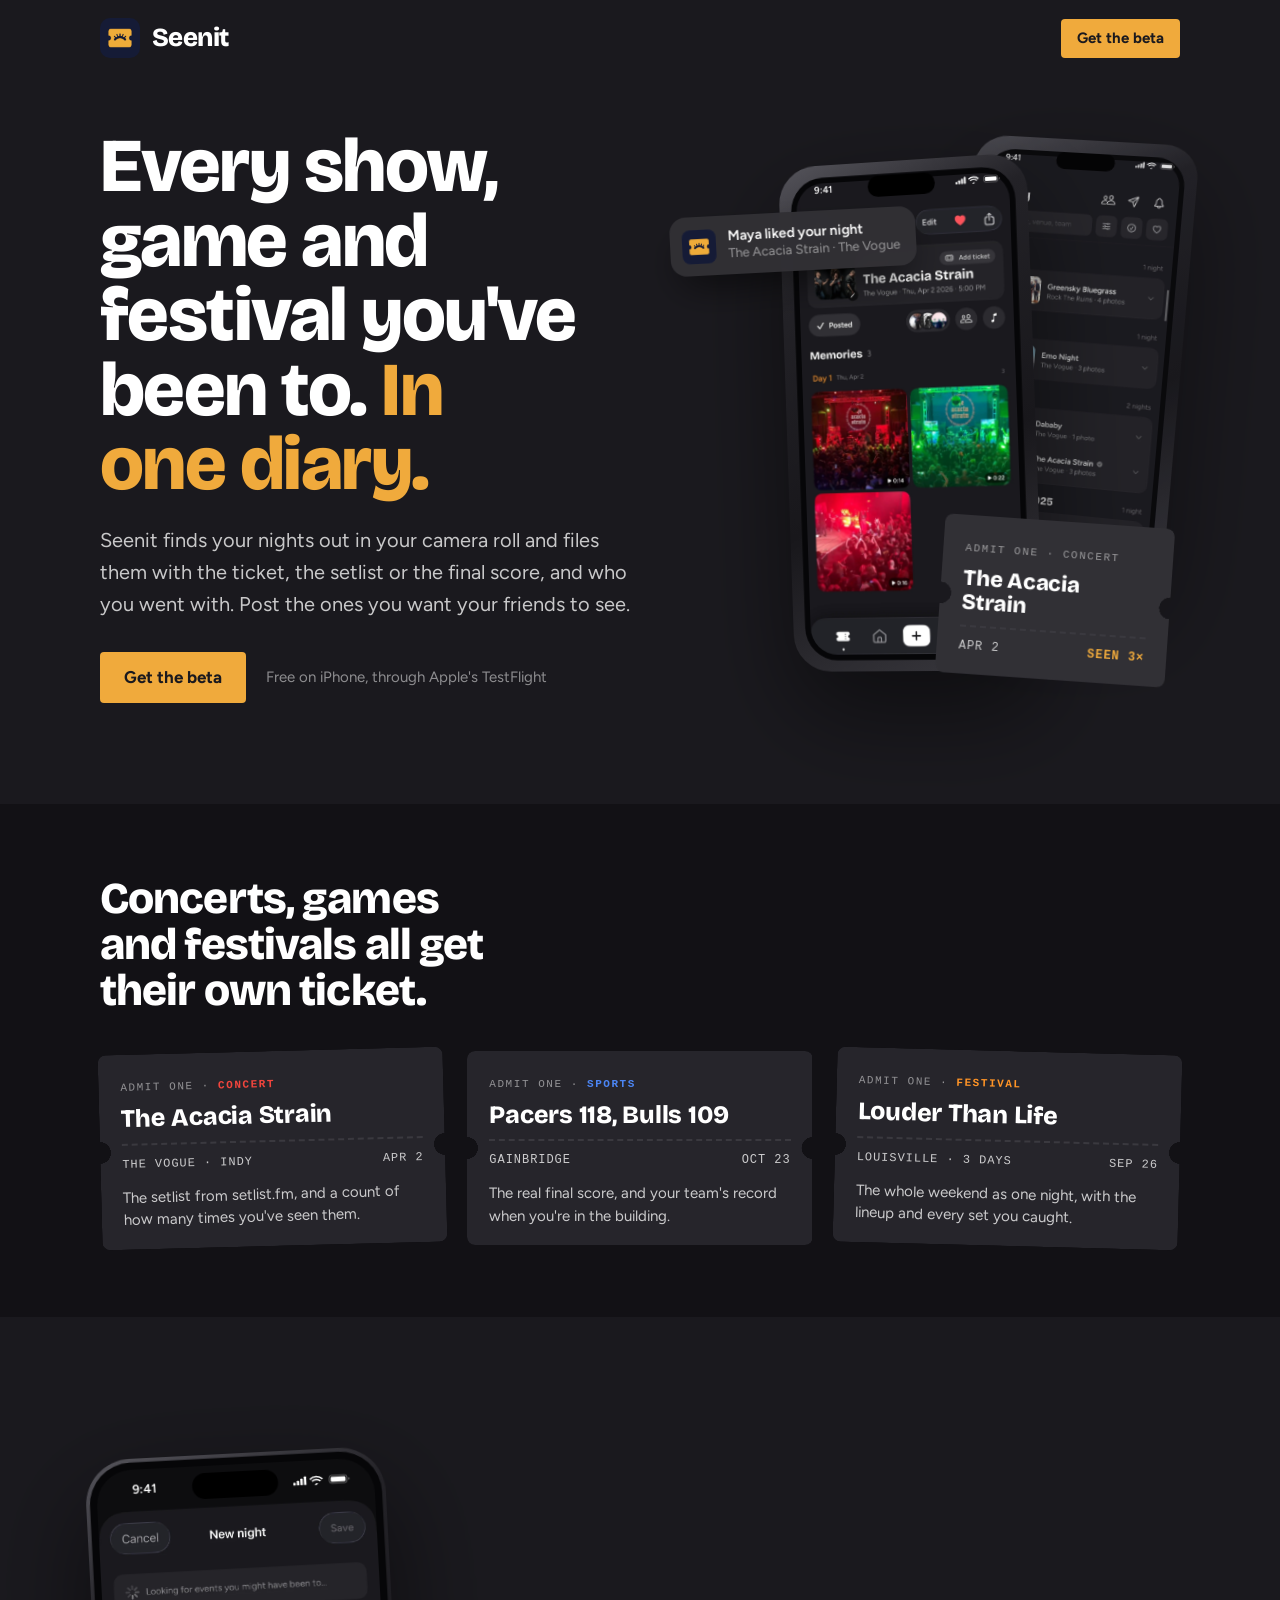
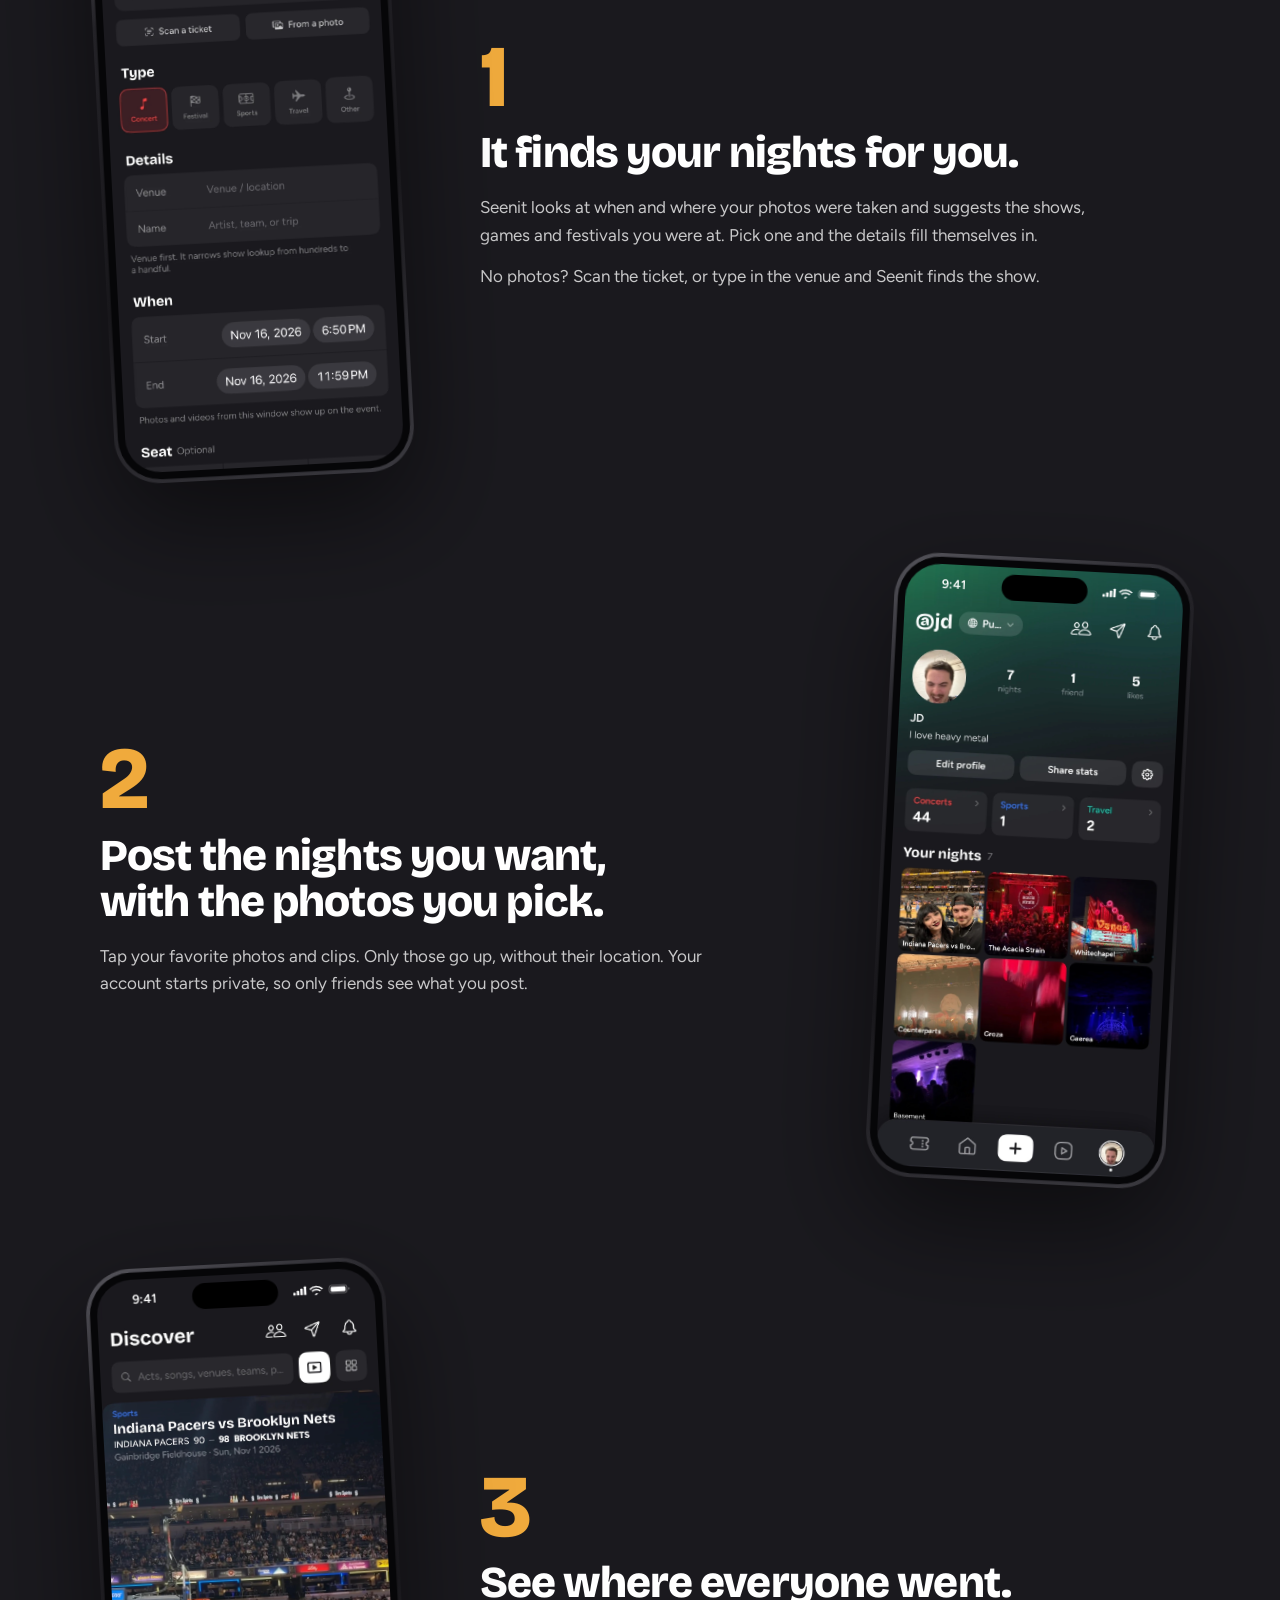
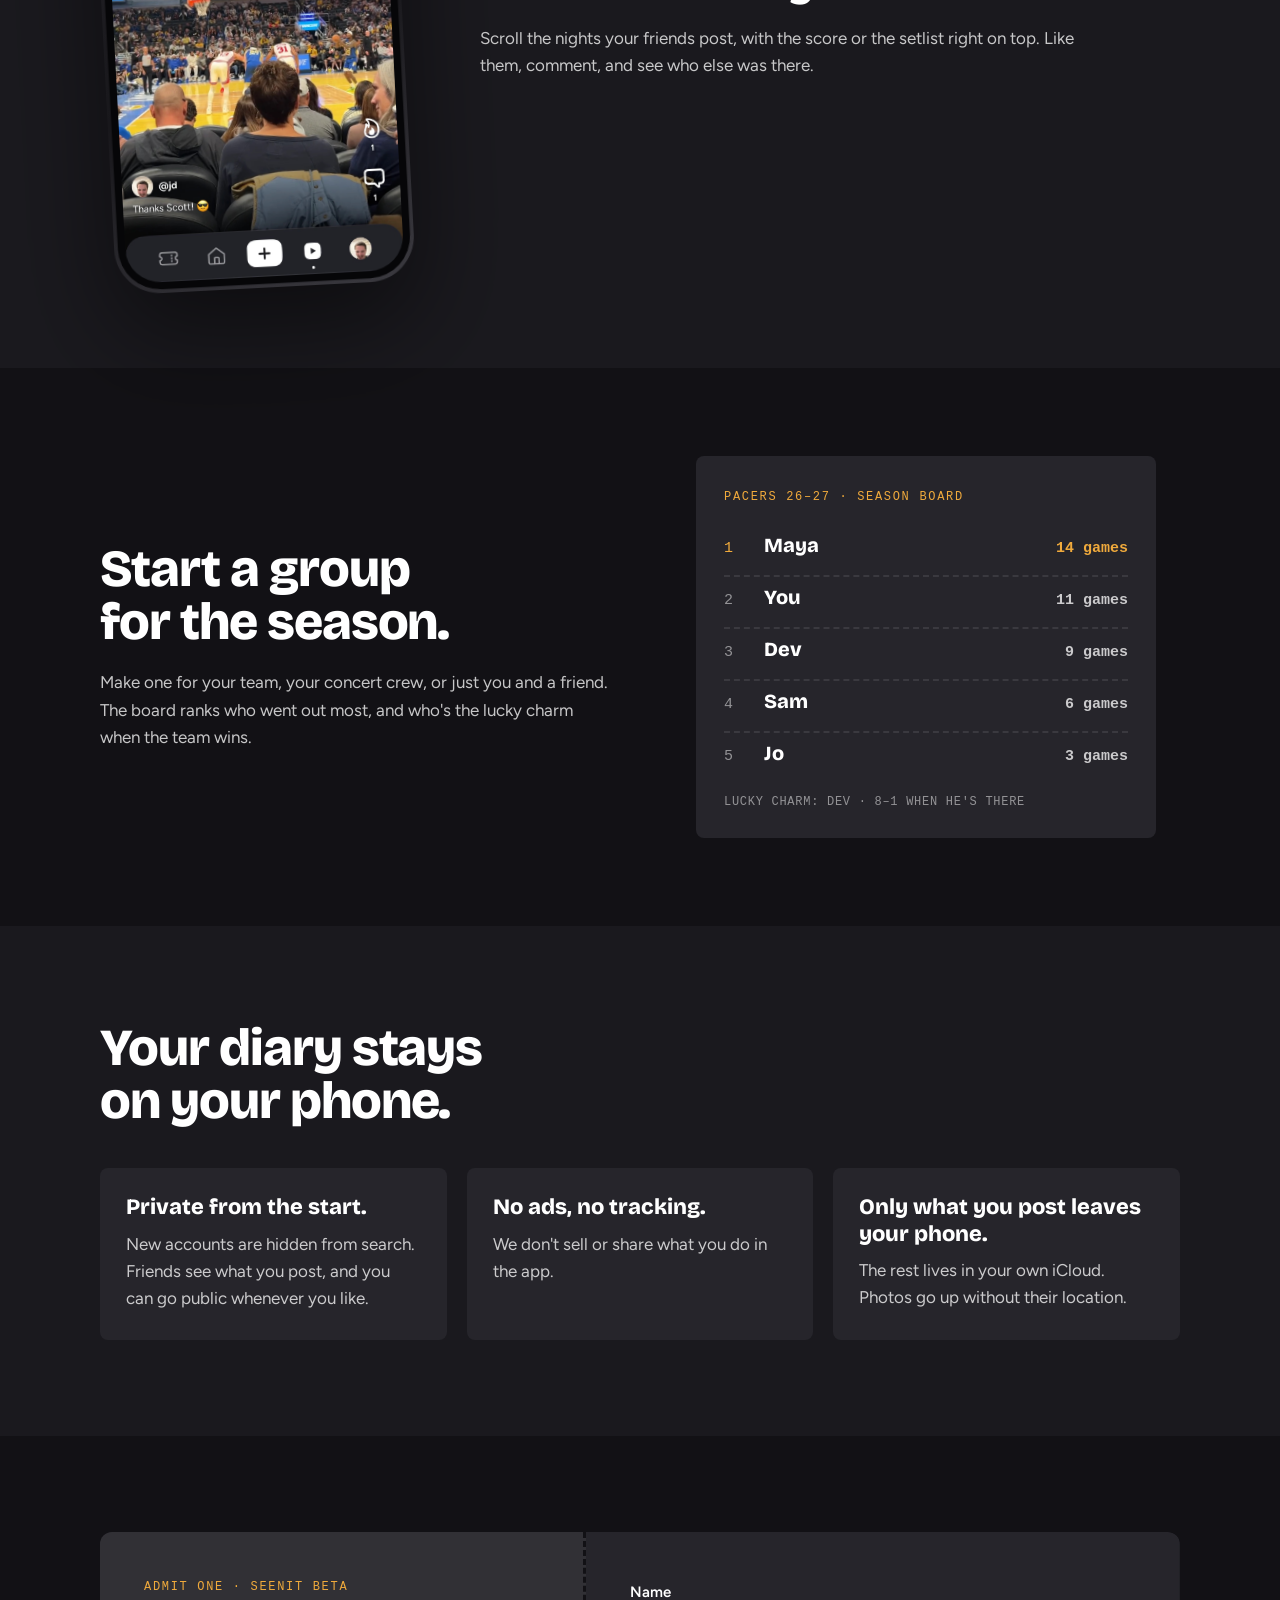
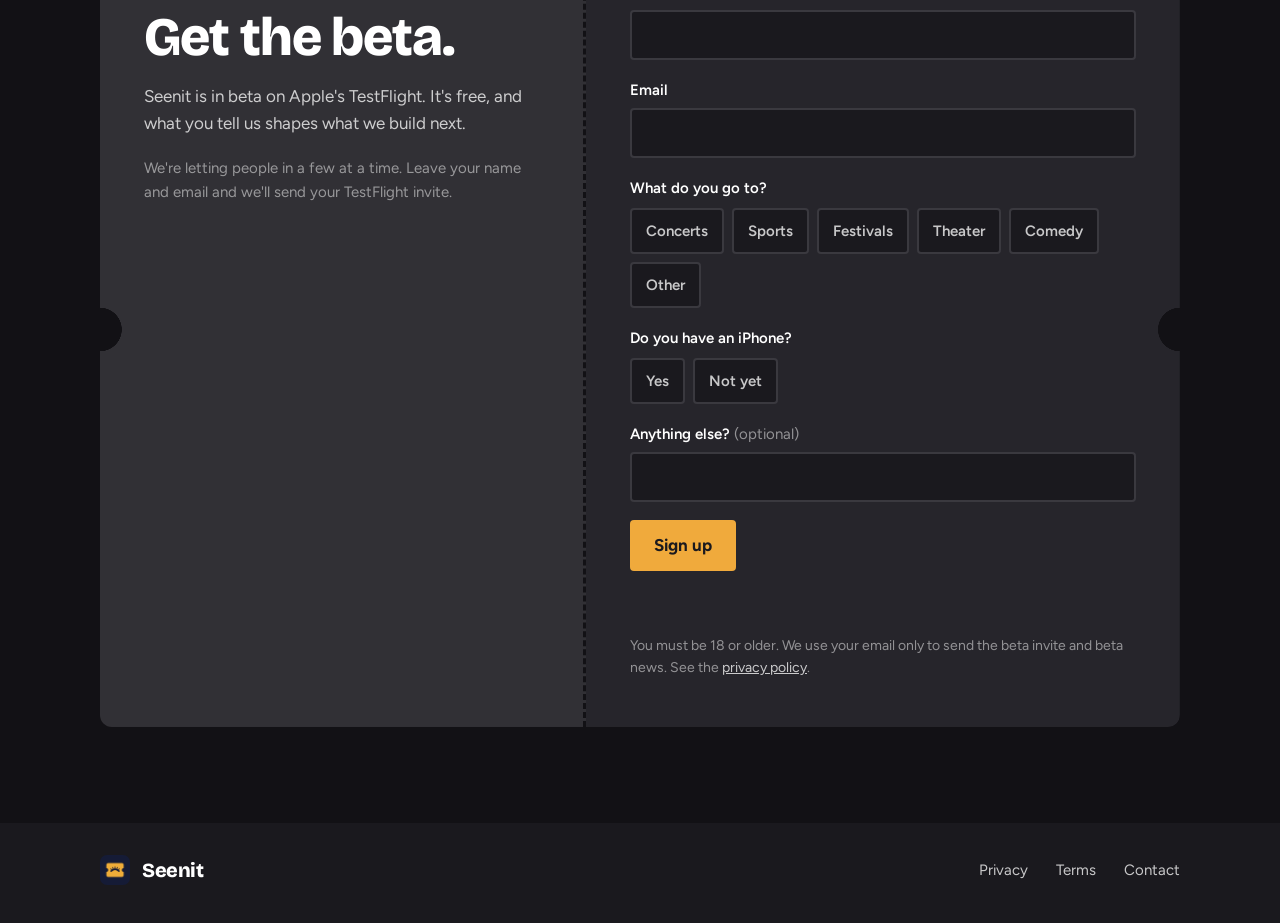
==== commit a0a12c6c: "Publish pages from ticket-reel web" ====
--- a/index.html
+++ b/index.html
@@ -8,13 +8,13 @@
 <meta property="og:title" content="Seenit">
 <meta property="og:description" content="A diary of every show, game and festival you've been to, made from your camera roll and shared with your friends. Join the iPhone beta.">
 <meta property="og:image" content="https://getseenit.com/icon.png">
-<meta name="theme-color" content="#1D2039">
+<meta name="theme-color" content="#1A191E">
 <link rel="icon" href="icon.png">
 <link rel="apple-touch-icon" href="apple-touch-icon.png">
 <link rel="preconnect" href="https://fonts.googleapis.com">
 <link rel="preconnect" href="https://fonts.gstatic.com" crossorigin>
 <link rel="stylesheet" href="https://fonts.googleapis.com/css2?family=Bricolage+Grotesque:opsz,wght@12..96,600;12..96,800&family=Figtree:wght@400;600;700&display=swap">
-<link rel="stylesheet" href="landing.css?v=4">
+<link rel="stylesheet" href="landing.css?v=7">
 </head>
 <body>
 
@@ -32,9 +32,11 @@
       <small>Free on iPhone, through Apple's TestFlight</small>
     </div>
   </div>
-  <div class="hero-shots" aria-label="Seenit on an iPhone">
-    <div class="shot" data-label="A night"><img src="shots/night.jpg" alt="The Acacia Strain at The Vogue in Seenit, with three videos from the night"></div>
-    <div class="shot" data-label="The Diary"><img src="shots/diary.jpg" alt="The Seenit diary listing shows by month"></div>
+  <div class="stage" aria-label="Seenit on an iPhone">
+    <div class="shot back"><img src="shots/diary.jpg" alt="The Seenit diary listing shows by month"></div>
+    <div class="shot front"><img src="shots/night.jpg" alt="The Acacia Strain at The Vogue in Seenit, with three videos from the night"></div>
+    <div class="float ping" aria-hidden="true"><img src="icon.png" alt=""><div>Maya liked your night<span>The Acacia Strain · The Vogue</span></div></div>
+    <div class="float ticket stub" aria-hidden="true"><span class="k">ADMIT ONE · CONCERT</span><span class="a">The Acacia Strain</span><span class="m"><span>APR 2</span><b>SEEN 3×</b></span></div>
   </div>
 </header>
 
@@ -42,16 +44,16 @@
   <div class="wrap">
     <h2>Concerts, games and festivals all get their own ticket.</h2>
     <div class="stubs">
-      <div class="stub"><span class="k">ADMIT ONE · CONCERT</span><span class="a">The Acacia Strain</span><span class="m"><span>THE VOGUE · INDY</span><span>APR 2</span></span><p>The setlist from setlist.fm, and a count of how many times you've seen them.</p></div>
-      <div class="stub"><span class="k">ADMIT ONE · SPORTS</span><span class="a">Pacers 118, Bulls 109</span><span class="m"><span>GAINBRIDGE</span><span>OCT 23</span></span><p>The real final score, and your team's record when you're in the building.</p></div>
-      <div class="stub"><span class="k">ADMIT ONE · FESTIVAL</span><span class="a">Louder Than Life</span><span class="m"><span>LOUISVILLE · 3 DAYS</span><span>SEP 26</span></span><p>The whole weekend as one night, with the lineup and every set you caught.</p></div>
+      <div class="stub c"><span class="k">ADMIT ONE · <b>CONCERT</b></span><span class="a">The Acacia Strain</span><span class="m"><span>THE VOGUE · INDY</span><span>APR 2</span></span><p>The setlist from setlist.fm, and a count of how many times you've seen them.</p></div>
+      <div class="stub s"><span class="k">ADMIT ONE · <b>SPORTS</b></span><span class="a">Pacers 118, Bulls 109</span><span class="m"><span>GAINBRIDGE</span><span>OCT 23</span></span><p>The real final score, and your team's record when you're in the building.</p></div>
+      <div class="stub f"><span class="k">ADMIT ONE · <b>FESTIVAL</b></span><span class="a">Louder Than Life</span><span class="m"><span>LOUISVILLE · 3 DAYS</span><span>SEP 26</span></span><p>The whole weekend as one night, with the lineup and every set you caught.</p></div>
     </div>
   </div>
 </section>
 
 <main class="wrap how">
   <div class="row">
-    <div class="shot" data-label="Adding a night"><img src="shots/add.jpg" alt="Adding a new night in Seenit while it looks for events you were at"></div>
+    <div class="shot"><img src="shots/add.jpg" alt="Adding a new night in Seenit while it looks for events you were at"></div>
     <div>
       <span class="n">1</span>
       <h3>It finds your nights for you.</h3>
@@ -60,7 +62,7 @@
     </div>
   </div>
   <div class="row flip">
-    <div class="shot" data-label="Your profile"><img src="shots/you.jpg" alt="A Seenit profile with concert, sports and travel totals and a grid of nights"></div>
+    <div class="shot"><img src="shots/you.jpg" alt="A Seenit profile with concert, sports and travel totals and a grid of nights"></div>
     <div>
       <span class="n">2</span>
       <h3>Post the nights you want, with the photos you pick.</h3>
@@ -68,7 +70,7 @@
     </div>
   </div>
   <div class="row">
-    <div class="shot" data-label="The feed"><img src="shots/feed.jpg" alt="A posted Pacers game in the Seenit feed, with the final score over the video"></div>
+    <div class="shot"><img src="shots/feed.jpg" alt="A posted Pacers game in the Seenit feed, with the final score over the video"></div>
     <div>
       <span class="n">3</span>
       <h3>See where everyone went.</h3>
@@ -108,8 +110,8 @@
   </div>
 </section>
 
-<section class="wrap join" id="join">
-  <div class="ticket">
+<section class="join" id="join">
+  <div class="wrap"><div class="ticket">
     <div class="side">
       <span class="k">ADMIT ONE · SEENIT BETA</span>
       <h2>Get the beta.</h2>
@@ -120,7 +122,7 @@
           <li>On your iPhone, tap <b>Get Seenit</b> below, then Accept and Install.</li>
           <li>Sign in with Apple, pick a handle, and add your friends.</li>
         </ol>
-        <p style="margin-top:22px"><a class="btn dark" id="tf" href="#">Get Seenit on TestFlight</a></p>
+        <p style="margin-top:22px"><a class="btn" id="tf" href="#">Get Seenit on TestFlight</a></p>
         <p class="note" style="margin-top:14px">Not on your iPhone right now? Leave your email and we'll send the link.</p>
       </div>
       <p class="note" id="waitlist">We're letting people in a few at a time. Leave your name and email and we'll send your TestFlight invite.</p>
@@ -149,11 +151,11 @@
       </fieldset>
       <label><span>Anything else? <span class="opt">(optional)</span></span><input type="text" name="note" maxlength="500"></label>
       <div class="hp" aria-hidden="true"><label>Leave this empty <input type="text" name="website" tabindex="-1" autocomplete="off"></label></div>
-      <div><button class="btn dark" type="submit">Sign up</button></div>
+      <div><button class="btn" type="submit">Sign up</button></div>
       <p class="status" role="status" aria-live="polite"></p>
       <p class="fine">You must be 18 or older. We use your email only to send the beta invite and beta news. See the <a href="privacy.html">privacy policy</a>.</p>
     </form>
-  </div>
+  </div></div>
 </section>
 
 <footer class="wrap">
@@ -162,11 +164,6 @@
 </footer>
 
 <script>
-// Screenshots that haven't been added yet show their label instead of a broken image.
-document.querySelectorAll(".shot img").forEach((img) => {
-  const miss = () => img.setAttribute("data-missing", "");
-  if (img.complete && !img.naturalWidth) miss(); else img.addEventListener("error", miss);
-});
 const SERVER = "https://pdzgdwvoqwjbqtzmnbjn.supabase.co", KEY = "sb_publishable_ST1KmzDsBo8nXe-e1KjO5w_ALfPbQGj";
 // The public TestFlight link, filled in by publish.sh once Apple approves the beta. Until then it's a waitlist.
 const TESTFLIGHT = document.getElementById("tf").getAttribute("href");
--- a/landing.css
+++ b/landing.css
@@ -1,11 +1,12 @@
-/* getseenit.com landing page. The app's own brand: navy and amber from the icon, Bricolage Grotesque and
-   Figtree from the app, monospace on the ticket stubs like the app's stubs. Sections are separated by solid
-   color fields, never boxed in with hairlines. Buttons are flat and square-cornered. */
+/* getseenit.com landing page. Colours come from the app itself: its warm near-black background and card greys,
+   with the icon's amber used only as a highlight (buttons, numbers, a word in a headline), never as a background.
+   Bricolage Grotesque and Figtree are the app's fonts; monospace is for ticket text, like the app's stubs.
+   Sections are separated by solid colour fields, never boxed in with hairlines. Buttons are flat and square-cornered. */
 :root {
-  --navy: #1D2039; --navy-deep: #14162A; --amber: #F0AA3C; --amber-deep: #D88F22;
-  --paper: #F4ECDD; --ink: #1D2039; --ink-soft: #4A4C63;
-  --text: #FFFFFF; --soft: rgba(255,255,255,.78); --muted: rgba(255,255,255,.55);
-  --concert: #F24040; --sports: #3A7BF2; --festival: #FF9426;
+  --bg: #1A191E; --bg-deep: #121115; --card: #26252B; --card-2: #313035; --line: #3A393F;
+  --amber: #F0AA3C; --amber-deep: #D88F22;
+  --text: #FFFFFF; --soft: rgba(255,255,255,.76); --muted: rgba(255,255,255,.5);
+  --concert: #F2453D; --sports: #4C86F5; --festival: #FF9426; --travel: #2FB37E;
   --display: "Bricolage Grotesque", "Avenir Next", "Helvetica Neue", Arial, sans-serif;
   --body: "Figtree", -apple-system, BlinkMacSystemFont, "Helvetica Neue", Arial, sans-serif;
   --mono: ui-monospace, "SF Mono", SFMono-Regular, Menlo, Consolas, monospace;
@@ -13,21 +14,21 @@
 }
 * { box-sizing: border-box; }
 html { -webkit-text-size-adjust: 100%; }
-body { margin: 0; background: var(--navy); color: var(--soft); font: 17px/1.6 var(--body); -webkit-font-smoothing: antialiased; }
+body { margin: 0; background: var(--bg); color: var(--soft); font: 17px/1.6 var(--body); -webkit-font-smoothing: antialiased; overflow-x: hidden; }
 img { max-width: 100%; display: block; }
 a { color: inherit; }
 .wrap { max-width: 1120px; margin: 0 auto; padding-left: max(20px, env(safe-area-inset-left, 0px)); padding-right: max(20px, env(safe-area-inset-right, 0px)); }
 h1, h2, h3 { font-family: var(--display); color: var(--text); margin: 0; text-wrap: balance; font-weight: 800; letter-spacing: -.02em; }
+h1 em, h2 em, h3 em { font-style: normal; color: var(--amber); }
 p { margin: 0; max-width: 58ch; }
 
 /* Buttons: flat, square corners, no lift. */
-.btn { display: inline-flex; align-items: center; gap: 10px; background: var(--amber); color: var(--ink); font: 700 17px/1 var(--body);
+.btn { display: inline-flex; align-items: center; gap: 10px; background: var(--amber); color: #1A191E; font: 700 17px/1 var(--body);
        text-decoration: none; padding: 17px 24px; border: 0; border-radius: 4px; cursor: pointer; }
 .btn:hover { background: #F6BB5A; }
 .btn:active { background: var(--amber-deep); }
 .btn:focus-visible { outline: 3px solid var(--text); outline-offset: 3px; }
-.btn.dark { background: var(--navy); color: var(--text); }
-.btn.dark:hover { background: #2A2E50; }
+.btn:disabled { opacity: .6; cursor: default; }
 
 /* Top bar */
 .top { display: flex; align-items: center; justify-content: space-between; gap: 16px; padding-block: 18px; }
@@ -35,97 +36,118 @@
 .brand img { width: 40px; height: 40px; border-radius: 10px; }
 .top .btn { padding: 12px 16px; font-size: 15px; }
 
+/* ---------- The phone ----------
+   A real screenshot in an iPhone-shaped frame: titanium edge, black bezel, Dynamic Island and a clean 9:41 status bar
+   (the screenshots have their own status bar painted out). Sizes are in cqw so the phone scales as one piece. */
+.shot { position: relative; container-type: inline-size; padding: 3.6%; border-radius: 15.2% / 7.3%;
+        background: linear-gradient(155deg, #55545B 0%, #232227 22%, #18171B 60%, #3B3A40 100%);
+        filter: drop-shadow(0 40px 50px rgba(0,0,0,.5)); }
+.shot img { width: 100%; height: auto; aspect-ratio: 923 / 2000; object-fit: cover; border-radius: 12.5cqw; background: var(--bg);
+            box-shadow: 0 0 0 2.6cqw #060608; }
+.shot::before { content: "9:41"; position: absolute; z-index: 2; top: 3.88cqw; left: 3.88cqw; right: 3.88cqw; height: 14.6cqw;
+  display: flex; align-items: center; padding-left: 13cqw; color: #fff; font: 600 4.5cqw/1 -apple-system, "SF Pro Text", var(--body); letter-spacing: -.01em;
+  background: url("data:image/svg+xml,%3Csvg xmlns='http://www.w3.org/2000/svg' viewBox='0 0 78 14' fill='%23fff'%3E%3Crect x='0' y='9' width='3.2' height='4' rx='.8'/%3E%3Crect x='4.8' y='6.5' width='3.2' height='6.5' rx='.8'/%3E%3Crect x='9.6' y='4' width='3.2' height='9' rx='.8'/%3E%3Crect x='14.4' y='1' width='3.2' height='12' rx='.8'/%3E%3Cpath d='M31 3.2a11 11 0 0 1 7.8 3.2l1.5-1.5A13 13 0 0 0 31 1a13 13 0 0 0-9.3 3.9l1.5 1.5A11 11 0 0 1 31 3.2zm0 4a7 7 0 0 1 5 2l1.5-1.5A9 9 0 0 0 31 5.1a9 9 0 0 0-6.4 2.6l1.5 1.5A7 7 0 0 1 31 7.2zm0 4.1-2.4 2.4L31 14l2.4-2.3z'/%3E%3Crect x='48.5' y='1.5' width='24' height='11' rx='3.3' fill='none' stroke='%23fff' stroke-opacity='.45'/%3E%3Crect x='50.5' y='3.5' width='20' height='7' rx='1.8'/%3E%3Cpath d='M74.5 5.2v3.6c.9-.3 1.5-1 1.5-1.8s-.6-1.5-1.5-1.8z' fill-opacity='.45'/%3E%3C/svg%3E")
+              no-repeat right 8cqw center / 21cqw auto; }
+.shot::after { content: ""; position: absolute; z-index: 3; top: 6.6cqw; left: 50%; transform: translateX(-50%); width: 31cqw; height: 9.2cqw; border-radius: 99px; background: #000; }
+
 /* Hero */
-.hero { display: grid; grid-template-columns: minmax(0, 1.05fr) minmax(0, .95fr); gap: 48px; align-items: center; padding-block: 40px 72px; }
+.hero { display: grid; grid-template-columns: minmax(0, 1.05fr) minmax(0, .95fr); gap: 48px; align-items: center; padding-block: 40px 88px; }
 .hero h1 { font-size: clamp(42px, 6.4vw, 76px); line-height: .98; }
-.hero h1 em { font-style: normal; color: var(--amber); }
-.hero .lede { font-size: 20px; margin-top: 22px; color: var(--soft); }
+.hero .lede { font-size: 20px; margin-top: 22px; }
 .hero .go { display: flex; flex-wrap: wrap; align-items: center; gap: 14px 20px; margin-top: 32px; }
 .hero .go small { color: var(--muted); font-size: 15px; }
-.hero-shots { position: relative; display: flex; justify-content: center; align-items: flex-end; gap: 0; min-height: 520px; }
-.hero-shots .shot:first-child { width: 58%; transform: translateX(12%); z-index: 1; }
-.hero-shots .shot:last-child { width: 50%; transform: translate(-6%, -40px); opacity: .92; }
-
-/* A real screenshot in a plain phone frame. The label shows only until the image loads. */
-.shot { position: relative; aspect-ratio: 923 / 1800; border-radius: 13% / 6.4%; background: #0B0C17; padding: 2.4%;
-        box-shadow: 0 30px 60px -20px rgba(0,0,0,.55); }
-.shot img { width: 100%; height: 100%; position: relative; z-index: 1; object-fit: cover; object-position: 50% 100%; border-radius: 11% / 5.4%; }
-.shot img[data-missing] { visibility: hidden; }
-.shot::before { content: attr(data-label); position: absolute; inset: 0; display: grid; place-items: center; padding: 20%;
-                text-align: center; color: var(--muted); font: 600 14px/1.4 var(--body); }
+.stage { position: relative; display: flex; justify-content: center; align-items: center; min-height: 600px; perspective: 1800px; }
+.stage .shot { width: 52%; }
+.stage .shot.front { z-index: 2; transform: translateX(-10%) rotateY(-12deg) rotateZ(-2deg); }
+.stage .shot.back { position: absolute; width: 46%; right: 0; top: 4%; transform: rotateY(-12deg) rotateZ(5deg); opacity: .85; }
+/* A ticket stub and a notification that sit on top of the phones. */
+.float { position: absolute; z-index: 4; }
+.float.ticket { right: 2%; bottom: 6%; width: 230px; transform: rotate(4deg); }
+.float.ping { left: -4%; top: 16%; display: flex; align-items: center; gap: 12px; background: rgba(49,48,53,.94); backdrop-filter: blur(12px); -webkit-backdrop-filter: blur(12px);
+  border-radius: 16px; padding: 12px 16px 12px 12px; color: var(--text); font: 600 14px/1.3 var(--body); transform: rotate(-3deg); box-shadow: 0 18px 40px -12px rgba(0,0,0,.7); }
+.float.ping img { width: 34px; height: 34px; border-radius: 8px; }
+.float.ping span { display: block; color: var(--muted); font-weight: 400; font-size: 13px; }
 
 /* Ticket stubs, cut like the app's: two notches on the sides. */
-.stub { background: var(--paper); color: var(--ink); border-radius: 6px; padding: 18px 22px; font-family: var(--mono);
+.stub { background: var(--card); color: var(--soft); border-radius: 8px; padding: 18px 22px; font-family: var(--mono);
   -webkit-mask: radial-gradient(11px at 0 50%, #0000 98%, #000) left/51% 100% no-repeat, radial-gradient(11px at 100% 50%, #0000 98%, #000) right/51% 100% no-repeat;
           mask: radial-gradient(11px at 0 50%, #0000 98%, #000) left/51% 100% no-repeat, radial-gradient(11px at 100% 50%, #0000 98%, #000) right/51% 100% no-repeat; }
-.stub .k { font-size: 11px; letter-spacing: .14em; color: var(--ink-soft); }
-.stub .a { display: block; font: 800 25px/1.1 var(--display); letter-spacing: -.01em; margin: 6px 0 10px; }
-.stub .m { display: flex; justify-content: space-between; gap: 12px; font-size: 12px; letter-spacing: .08em; border-top: 2px dashed rgba(29,32,57,.22); padding-top: 10px; }
+.stub .k { font-size: 11px; letter-spacing: .14em; color: var(--muted); }
+.stub .k b { font-weight: 700; }
+.stub.c .k b { color: var(--concert); } .stub.s .k b { color: var(--sports); } .stub.f .k b { color: var(--festival); }
+.stub .a { display: block; color: var(--text); font: 800 25px/1.1 var(--display); letter-spacing: -.01em; margin: 6px 0 10px; }
+.stub .m { display: flex; justify-content: space-between; gap: 12px; font-size: 12px; letter-spacing: .08em; border-top: 2px dashed var(--line); padding-top: 10px; }
+.float.ticket.stub { background: var(--card-2); }
+.float.ticket .a { font-size: 22px; }
+.float.ticket .m b { color: var(--amber); font-weight: 700; }
 
-/* Amber band of stubs */
-.band { background: var(--amber); padding-block: 56px; }
-.band h2 { color: var(--ink); font-size: clamp(30px, 4vw, 44px); line-height: 1.05; max-width: 20ch; }
-.band .stubs { display: grid; grid-template-columns: repeat(3, minmax(0, 1fr)); gap: 22px; margin-top: 32px; }
-.band .stub .k b { font-weight: 700; }
-.band .stub p { font: 15px/1.5 var(--body); color: var(--ink-soft); margin-top: 12px; }
+/* Band of stubs */
+.band { background: var(--bg-deep); padding-block: 72px; }
+.band h2 { font-size: clamp(30px, 4vw, 44px); line-height: 1.05; max-width: 20ch; }
+.band .stubs { display: grid; grid-template-columns: repeat(3, minmax(0, 1fr)); gap: 22px; margin-top: 36px; }
+.band .stub:nth-child(1) { transform: rotate(-1.5deg); } .band .stub:nth-child(3) { transform: rotate(1.5deg); }
+.band .stub p { font: 15px/1.5 var(--body); color: var(--soft); margin-top: 12px; }
 
 /* How it works: big screenshot beside short copy, alternating sides. */
 .how { padding-block: 96px 40px; }
 .row { display: grid; grid-template-columns: minmax(0, 300px) minmax(0, 1fr); gap: 80px; align-items: center; padding-block: 40px; }
 .row.flip { grid-template-columns: minmax(0, 1fr) minmax(0, 300px); }
 .row.flip .shot { order: 2; }
-.row .shot { width: 100%; max-width: 300px; justify-self: center; }
+.row .shot { width: 100%; max-width: 300px; justify-self: center; transform: rotate(-3deg); }
+.row.flip .shot { transform: rotate(3deg); }
 .row .n { font: 800 88px/.8 var(--display); color: var(--amber); letter-spacing: -.04em; display: block; margin-bottom: 18px; }
 .row h3 { font-size: clamp(30px, 3.6vw, 44px); line-height: 1.05; margin-bottom: 18px; }
 .row p + p { margin-top: 14px; }
 
-/* Groups: headline beside a mock season board, set like a scoreboard. */
-.groups { background: var(--navy-deep); padding-block: 88px; }
+/* Groups: headline beside a season board, set like a scoreboard. */
+.groups { background: var(--bg-deep); padding-block: 88px; }
 .groups .inner { display: grid; grid-template-columns: minmax(0, 1fr) minmax(0, 1fr); gap: 64px; align-items: center; }
 .groups h2 { font-size: clamp(32px, 4.4vw, 52px); line-height: 1.02; margin-bottom: 20px; }
-.board { background: var(--navy); border-radius: 6px; padding: 26px 28px; font-family: var(--mono); color: var(--soft); max-width: 460px; width: 100%; justify-self: center; }
+.board { background: var(--card); border-radius: 8px; padding: 26px 28px; font-family: var(--mono); color: var(--soft); max-width: 460px; width: 100%; justify-self: center; }
 .board .k { font-size: 12px; letter-spacing: .14em; color: var(--amber); }
 .board ol { list-style: none; margin: 16px 0 0; padding: 0; display: grid; gap: 4px; }
 .board li { display: grid; grid-template-columns: 28px 1fr auto; gap: 12px; align-items: baseline; padding: 10px 0; font-size: 15px; }
-.board li + li { border-top: 2px dashed rgba(255,255,255,.1); }
+.board li + li { border-top: 2px dashed var(--line); }
 .board li b { color: var(--text); font: 800 20px/1 var(--display); }
 .board li span:first-child { color: var(--muted); }
-.board li em { font-style: normal; color: var(--amber); font-weight: 700; }
+.board li:first-child span:first-child, .board li:first-child em { color: var(--amber); }
+.board li em { font-style: normal; color: var(--soft); font-weight: 700; }
 .board small { display: block; margin-top: 14px; color: var(--muted); font-size: 12px; letter-spacing: .06em; }
 
-/* Privacy, on paper */
-.yours { background: var(--paper); color: var(--ink-soft); padding-block: 88px; }
-.yours h2 { color: var(--ink); font-size: clamp(32px, 4.4vw, 52px); max-width: 16ch; }
-.yours ul { list-style: none; padding: 0; margin: 36px 0 0; display: grid; grid-template-columns: repeat(3, minmax(0, 1fr)); gap: 36px; }
-.yours li b { display: block; color: var(--ink); font: 800 22px/1.2 var(--display); margin-bottom: 8px; }
+/* Privacy */
+.yours { padding-block: 96px; }
+.yours h2 { font-size: clamp(32px, 4.4vw, 52px); line-height: 1.02; max-width: 16ch; }
+.yours ul { list-style: none; padding: 0; margin: 40px 0 0; display: grid; grid-template-columns: repeat(3, minmax(0, 1fr)); gap: 20px; }
+.yours li { background: var(--card); border-radius: 8px; padding: 26px 26px 28px; }
+.yours li b { display: block; color: var(--text); font: 800 22px/1.2 var(--display); margin-bottom: 10px; }
 
 /* Join: the sign-up is a big ticket. */
-.join { padding-block: 96px; }
-.join .ticket { display: grid; grid-template-columns: minmax(0, .9fr) minmax(0, 1.1fr); background: var(--paper); color: var(--ink-soft); border-radius: 10px;
+.join { background: var(--bg-deep); padding-block: 96px; }
+.join .ticket { display: grid; grid-template-columns: minmax(0, .9fr) minmax(0, 1.1fr); background: var(--card); border-radius: 12px;
   -webkit-mask: radial-gradient(22px at 0 50%, #0000 98%, #000) left/51% 100% no-repeat, radial-gradient(22px at 100% 50%, #0000 98%, #000) right/51% 100% no-repeat;
           mask: radial-gradient(22px at 0 50%, #0000 98%, #000) left/51% 100% no-repeat, radial-gradient(22px at 100% 50%, #0000 98%, #000) right/51% 100% no-repeat; }
-.join .side { background: var(--amber); color: var(--ink); padding: 48px 44px; display: flex; flex-direction: column; gap: 18px; border-right: 3px dashed rgba(29,32,57,.3); }
-.join .side .k { font: 12px var(--mono); letter-spacing: .14em; }
-.join .side h2 { color: var(--ink); font-size: clamp(36px, 4.6vw, 54px); line-height: .98; }
-.join .side p { color: var(--ink); }
+.join .side { background: var(--card-2); padding: 48px 44px; display: flex; flex-direction: column; gap: 18px; border-right: 3px dashed var(--bg-deep); }
+.join .side .k { font: 12px var(--mono); letter-spacing: .14em; color: var(--amber); }
+.join .side h2 { font-size: clamp(36px, 4.6vw, 54px); line-height: .98; }
 .join .steps { margin: 4px 0 0; padding-left: 22px; display: grid; gap: 8px; }
-.join .side .note { font-size: 15px; color: rgba(29,32,57,.75); }
+.join .steps ::marker { color: var(--amber); font-weight: 700; }
+.join .side .note { font-size: 15px; color: var(--muted); }
 .join form { padding: 48px 44px; display: grid; gap: 18px; }
-.join label { display: grid; gap: 6px; color: var(--ink); font-weight: 600; font-size: 15px; }
-.join input[type=text], .join input[type=email] { font: 17px var(--body); color: var(--ink); background: #fff; border: 2px solid #E2D7C3; border-radius: 4px; padding: 13px 14px; width: 100%; }
-.join input:focus { outline: none; border-color: var(--navy); }
+.join label { display: grid; gap: 6px; color: var(--text); font-weight: 600; font-size: 15px; }
+.join input[type=text], .join input[type=email] { font: 17px var(--body); color: var(--text); background: var(--bg); border: 2px solid var(--line); border-radius: 4px; padding: 13px 14px; width: 100%; }
+.join input:focus { outline: none; border-color: var(--amber); }
 .join fieldset { border: 0; padding: 0; margin: 0; }
-.join legend { color: var(--ink); font-weight: 600; font-size: 15px; padding: 0; margin-bottom: 8px; }
+.join legend { color: var(--text); font-weight: 600; font-size: 15px; padding: 0; margin-bottom: 8px; }
 .chips { display: flex; flex-wrap: wrap; gap: 8px; }
 .chip { position: relative; display: inline-flex !important; font-weight: 600; }
 .chip input { position: absolute; opacity: 0; pointer-events: none; }
-.chip span { padding: 9px 14px; border-radius: 4px; background: #fff; border: 2px solid #E2D7C3; color: var(--ink); cursor: pointer; font-size: 15px; }
-.chip input:checked + span { background: var(--navy); border-color: var(--navy); color: var(--text); }
-.chip input:focus-visible + span { outline: 3px solid var(--amber); outline-offset: 2px; }
-.join .opt { font-weight: 400; color: var(--ink-soft); }
-.join .status { min-height: 1.6em; color: var(--ink); font-weight: 600; }
-.join .fine { font-size: 14px; color: var(--ink-soft); }
-.join .fine a { color: var(--ink); }
+.chip span { padding: 9px 14px; border-radius: 4px; background: var(--bg); border: 2px solid var(--line); color: var(--soft); cursor: pointer; font-size: 15px; }
+.chip input:checked + span { background: var(--amber); border-color: var(--amber); color: #1A191E; }
+.chip input:focus-visible + span { outline: 3px solid var(--text); outline-offset: 2px; }
+.join .opt { font-weight: 400; color: var(--muted); }
+.join .status { min-height: 1.6em; color: var(--text); font-weight: 600; }
+.join .fine { font-size: 14px; color: var(--muted); }
+.join .fine a { color: var(--soft); }
 .hp { position: absolute; left: -9999px; }
 
 footer { padding-block: 32px 48px; display: flex; flex-wrap: wrap; gap: 12px 28px; align-items: center; color: var(--muted); font-size: 15px; }
@@ -135,17 +157,23 @@
 footer .brand img { width: 30px; height: 30px; border-radius: 7px; }
 
 @media (max-width: 900px) {
-  .hero { grid-template-columns: 1fr; gap: 40px; padding-block: 20px 56px; }
-  .hero-shots { min-height: 0; max-width: 460px; margin: 0 auto; width: 100%; }
+  .hero { grid-template-columns: 1fr; gap: 32px; padding-block: 20px 64px; }
+  .stage { min-height: 0; max-width: 460px; margin: 0 auto; width: 100%; padding-block: 30px 50px; }
+  .stage .shot.front { width: 58%; transform: translateX(-14%) rotateZ(-2deg); }
+  .stage .shot.back { width: 48%; right: 0; top: 30px; transform: rotateZ(5deg); }
+  .float.ticket { width: 190px; bottom: 4%; right: 0; }
+  .float.ticket .a { font-size: 19px; }
+  .float.ping { top: 4%; left: 0; }
   .band .stubs { grid-template-columns: 1fr; max-width: 480px; }
-  .row, .row.flip { grid-template-columns: 1fr; gap: 32px; padding-block: 32px; }
+  .band .stub:nth-child(n) { transform: none; }
+  .row, .row.flip { grid-template-columns: 1fr; gap: 36px; padding-block: 32px; }
   .row.flip .shot { order: 0; }
-  .row .shot { max-width: 260px; }
+  .row .shot { max-width: 250px; }
   .row .n { font-size: 64px; }
   .groups .inner { grid-template-columns: 1fr; gap: 40px; }
-  .yours ul { grid-template-columns: 1fr; gap: 24px; }
+  .yours ul { grid-template-columns: 1fr; gap: 14px; }
   .join .ticket { grid-template-columns: 1fr; }
-  .join .side { border-right: 0; border-bottom: 3px dashed rgba(29,32,57,.3); padding: 36px 28px; }
+  .join .side { border-right: 0; border-bottom: 3px dashed var(--bg-deep); padding: 36px 28px; }
   .join form { padding: 32px 28px 40px; }
   .how { padding-block: 64px 24px; }
 }
@@ -154,4 +182,9 @@
   .hero .lede { font-size: 18px; }
   .top .btn { display: none; }
   .join .side, .join form { padding-left: 30px; padding-right: 30px; }
+  .float.ping { font-size: 13px; padding: 10px 12px 10px 10px; }
+  .float.ping img { width: 28px; height: 28px; }
+  .float.ticket { width: 172px; padding: 14px 18px; }
+  .float.ticket .k { font-size: 9.5px; letter-spacing: .08em; white-space: nowrap; }
+  .float.ticket .a { font-size: 17px; }
 }
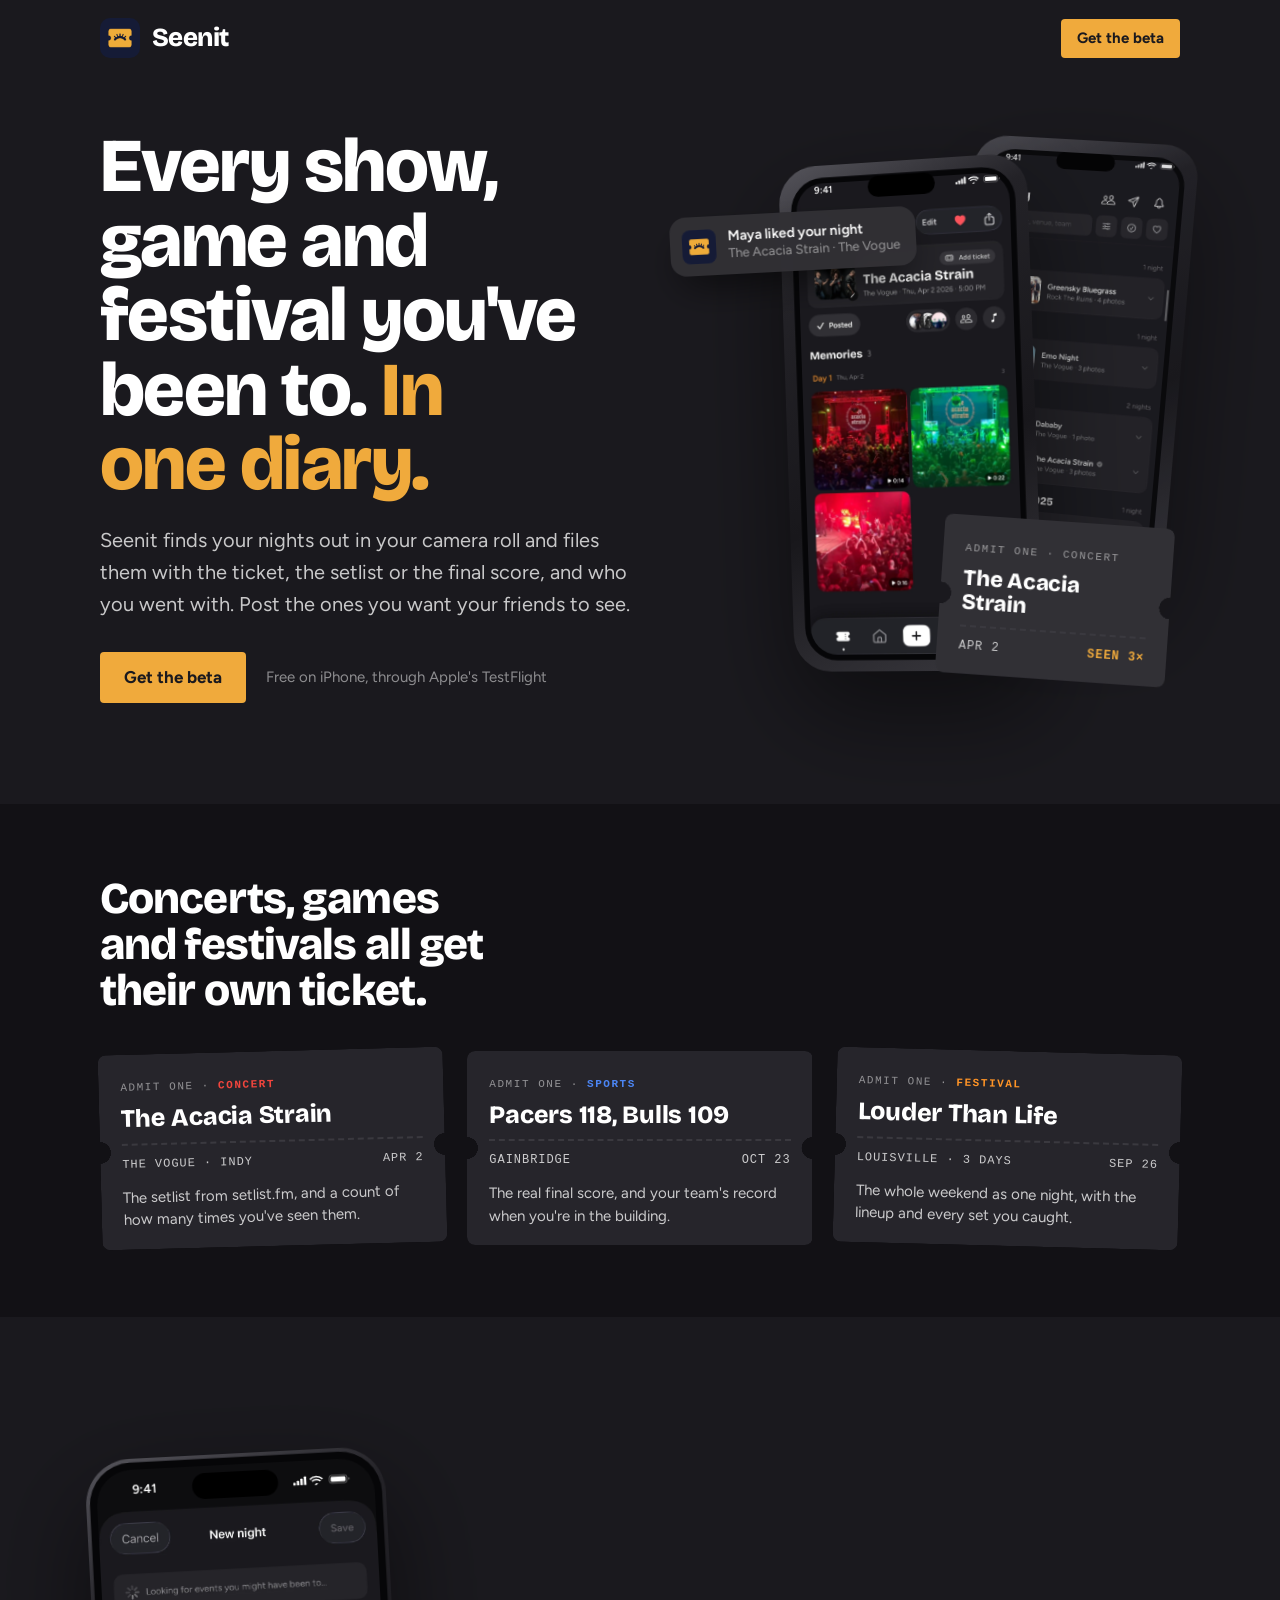
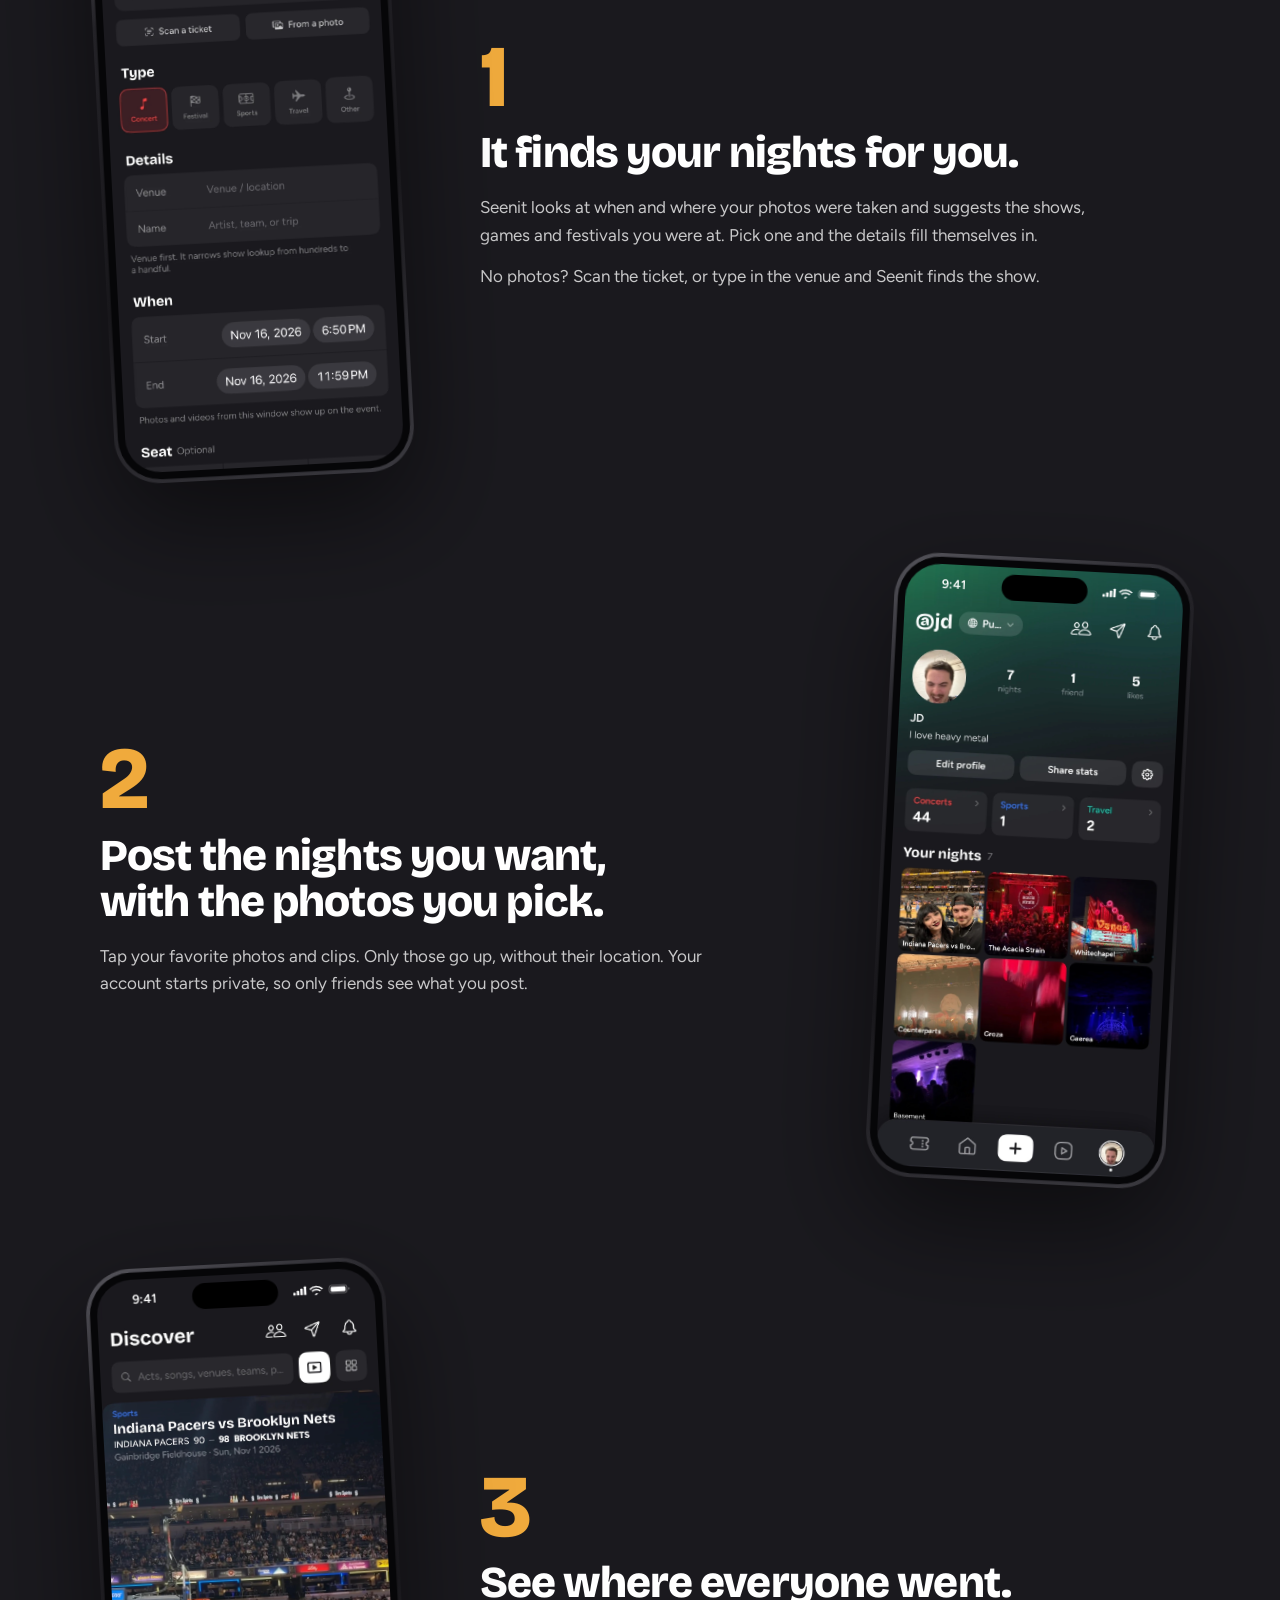
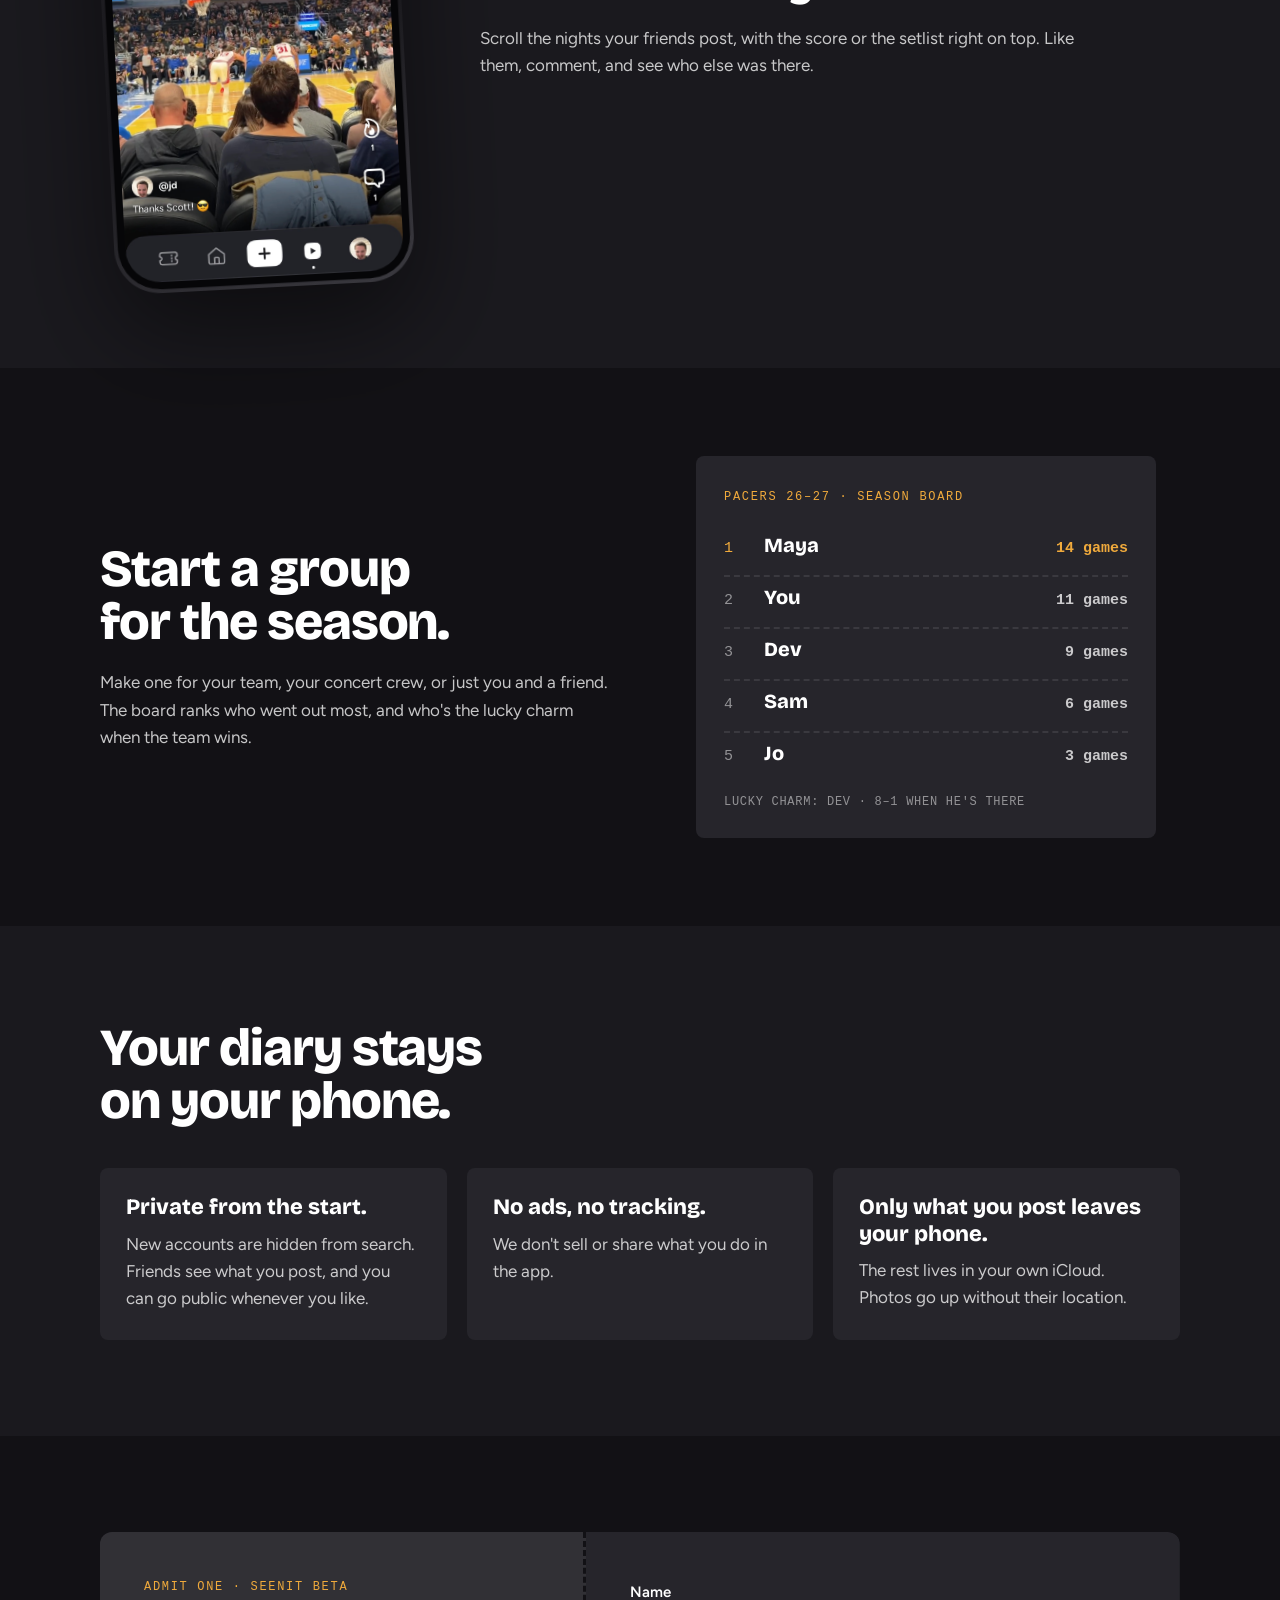
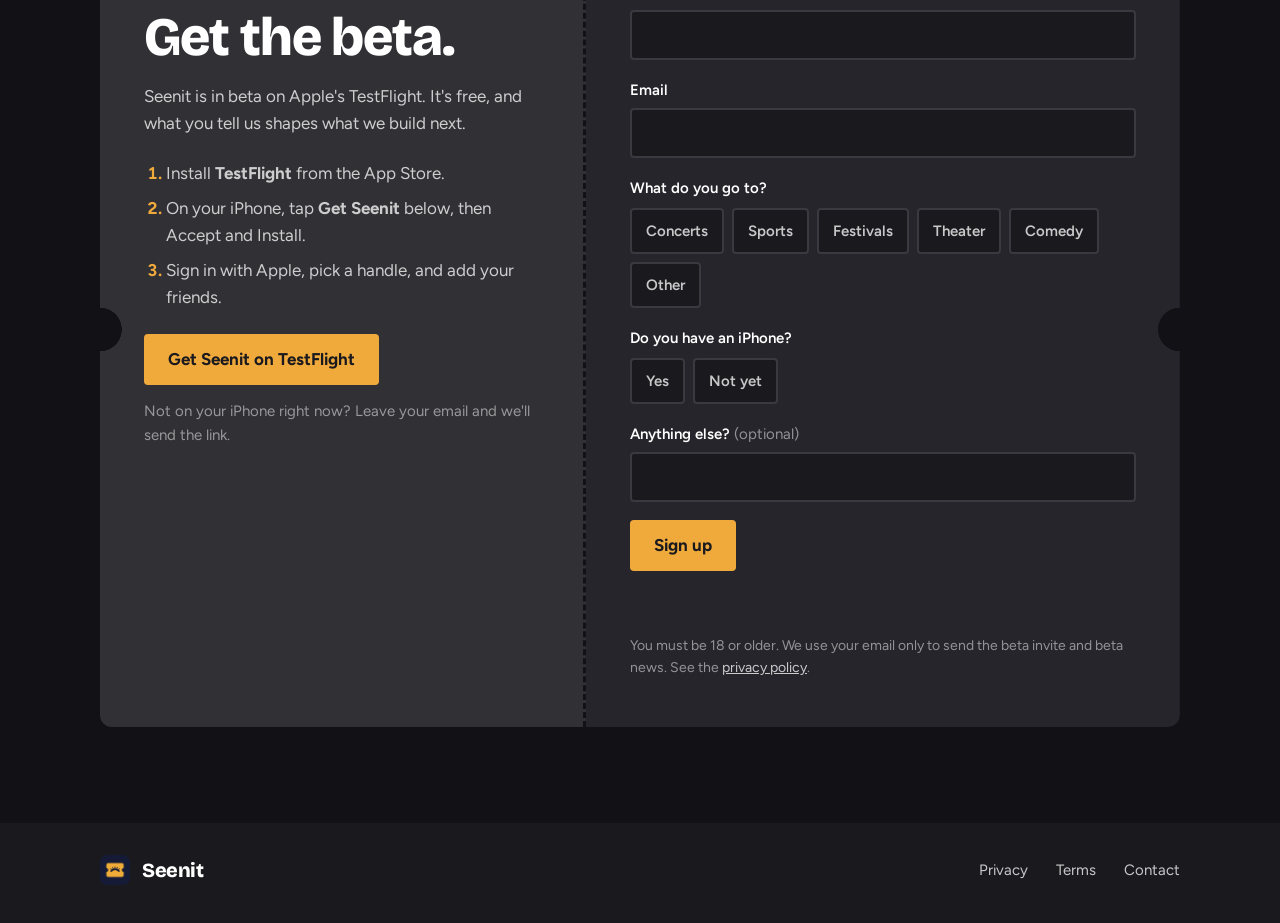
==== commit 24440477: "Publish pages from ticket-reel web" ====
--- a/index.html
+++ b/index.html
@@ -122,7 +122,7 @@
           <li>On your iPhone, tap <b>Get Seenit</b> below, then Accept and Install.</li>
           <li>Sign in with Apple, pick a handle, and add your friends.</li>
         </ol>
-        <p style="margin-top:22px"><a class="btn" id="tf" href="#">Get Seenit on TestFlight</a></p>
+        <p style="margin-top:22px"><a class="btn" id="tf" href="https://testflight.apple.com/join/Q3kn78yn">Get Seenit on TestFlight</a></p>
         <p class="note" style="margin-top:14px">Not on your iPhone right now? Leave your email and we'll send the link.</p>
       </div>
       <p class="note" id="waitlist">We're letting people in a few at a time. Leave your name and email and we'll send your TestFlight invite.</p>
